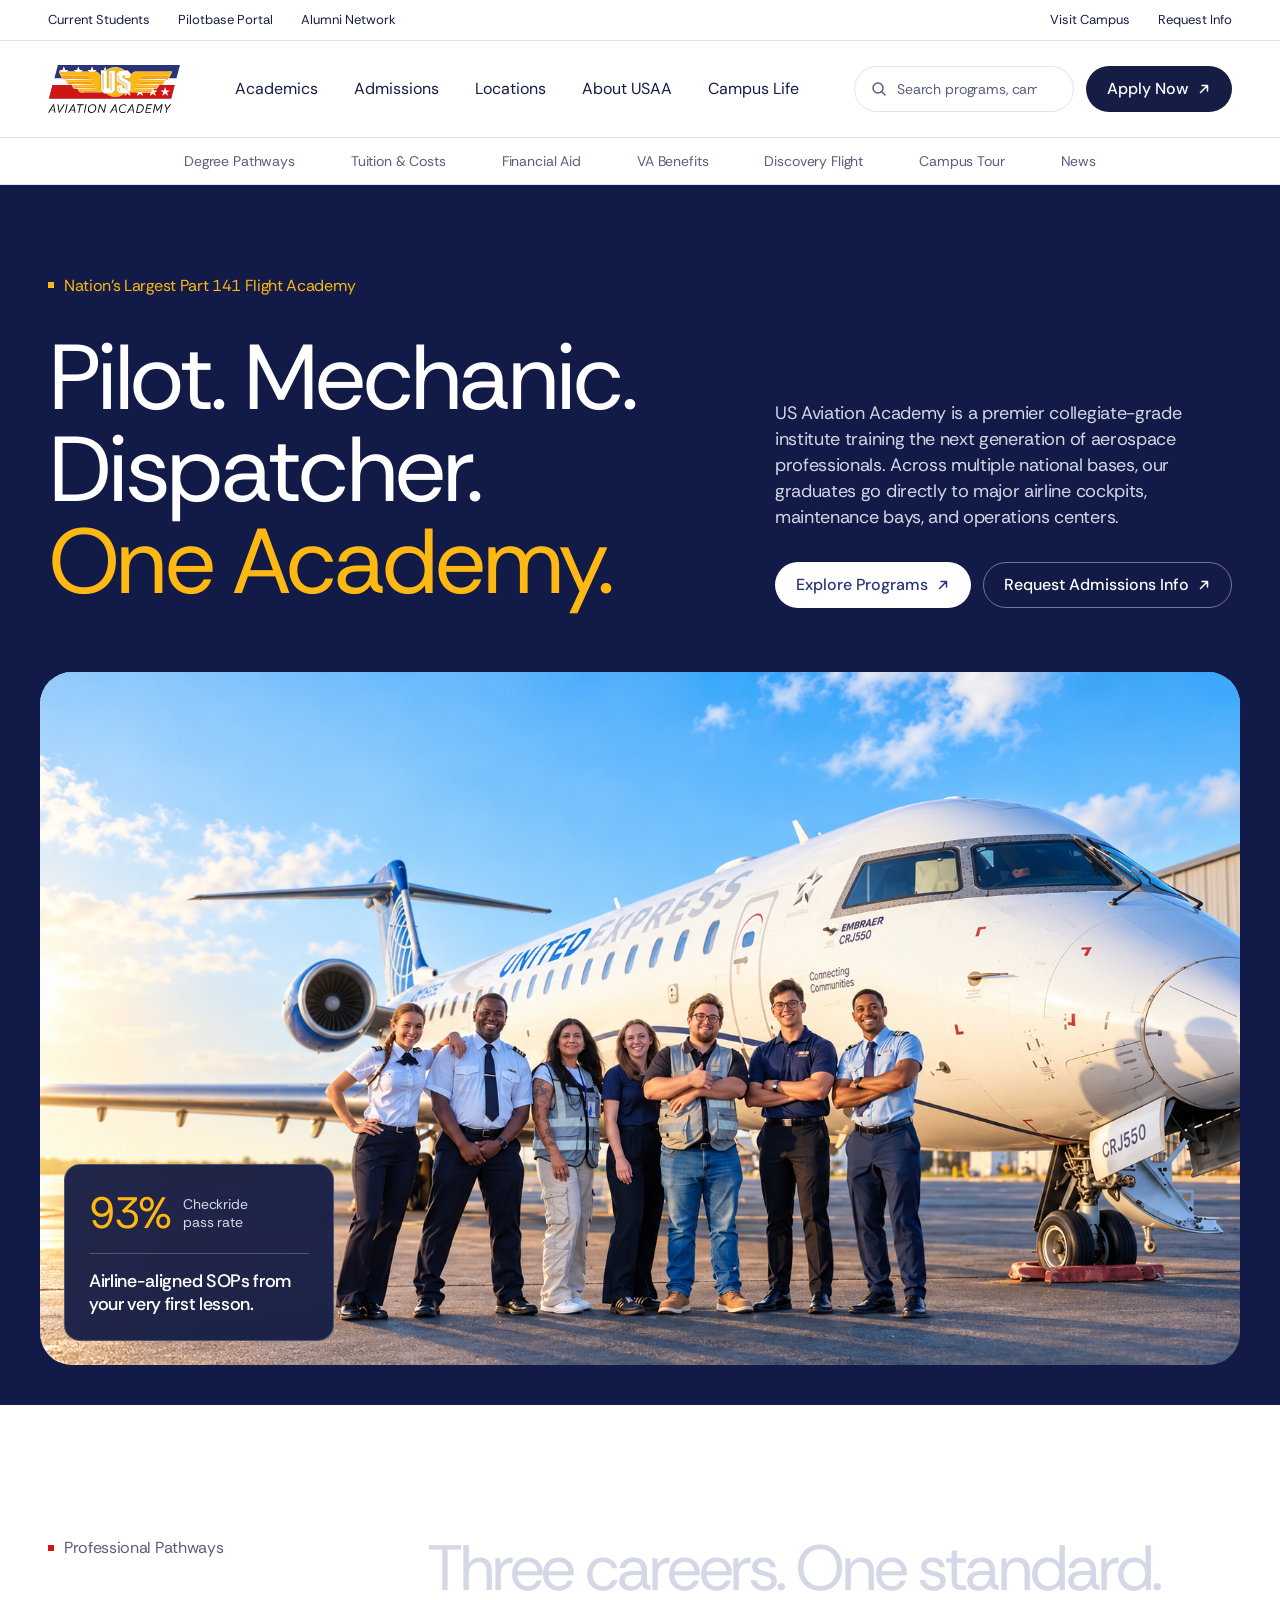
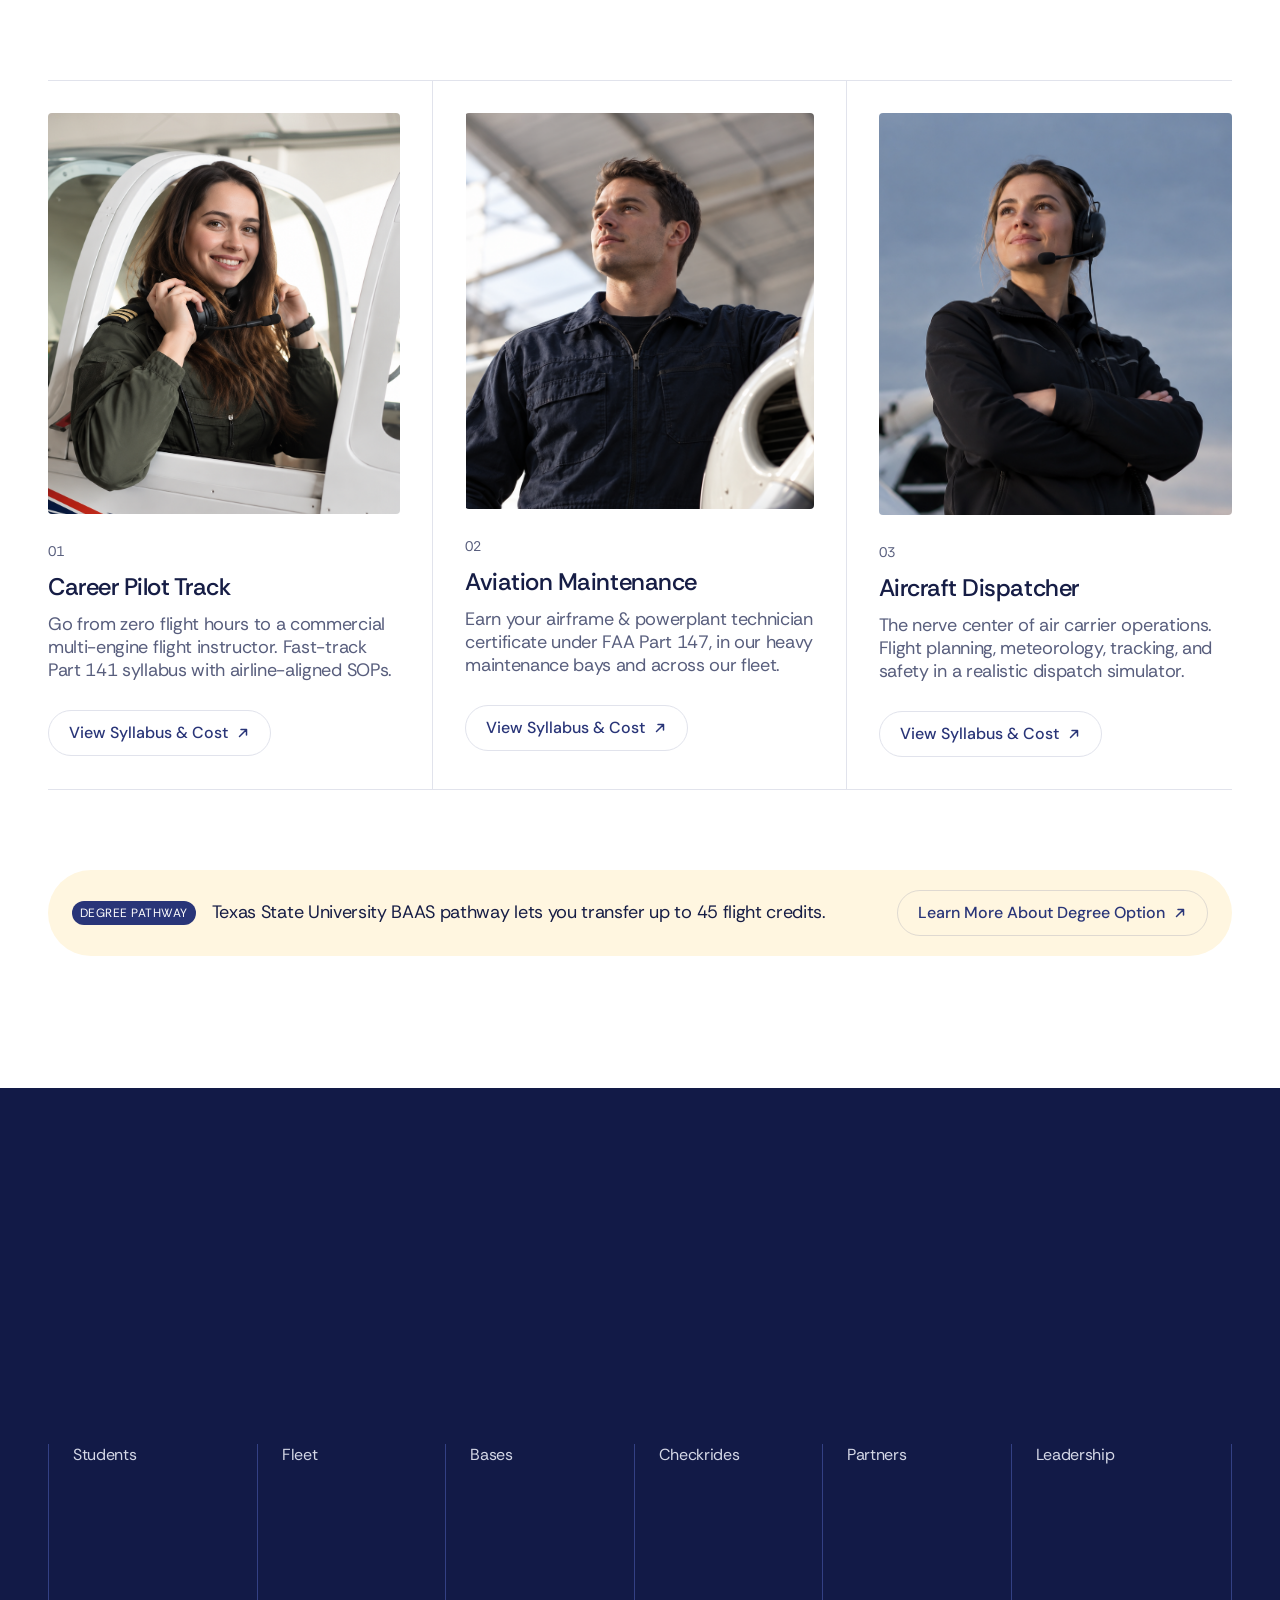
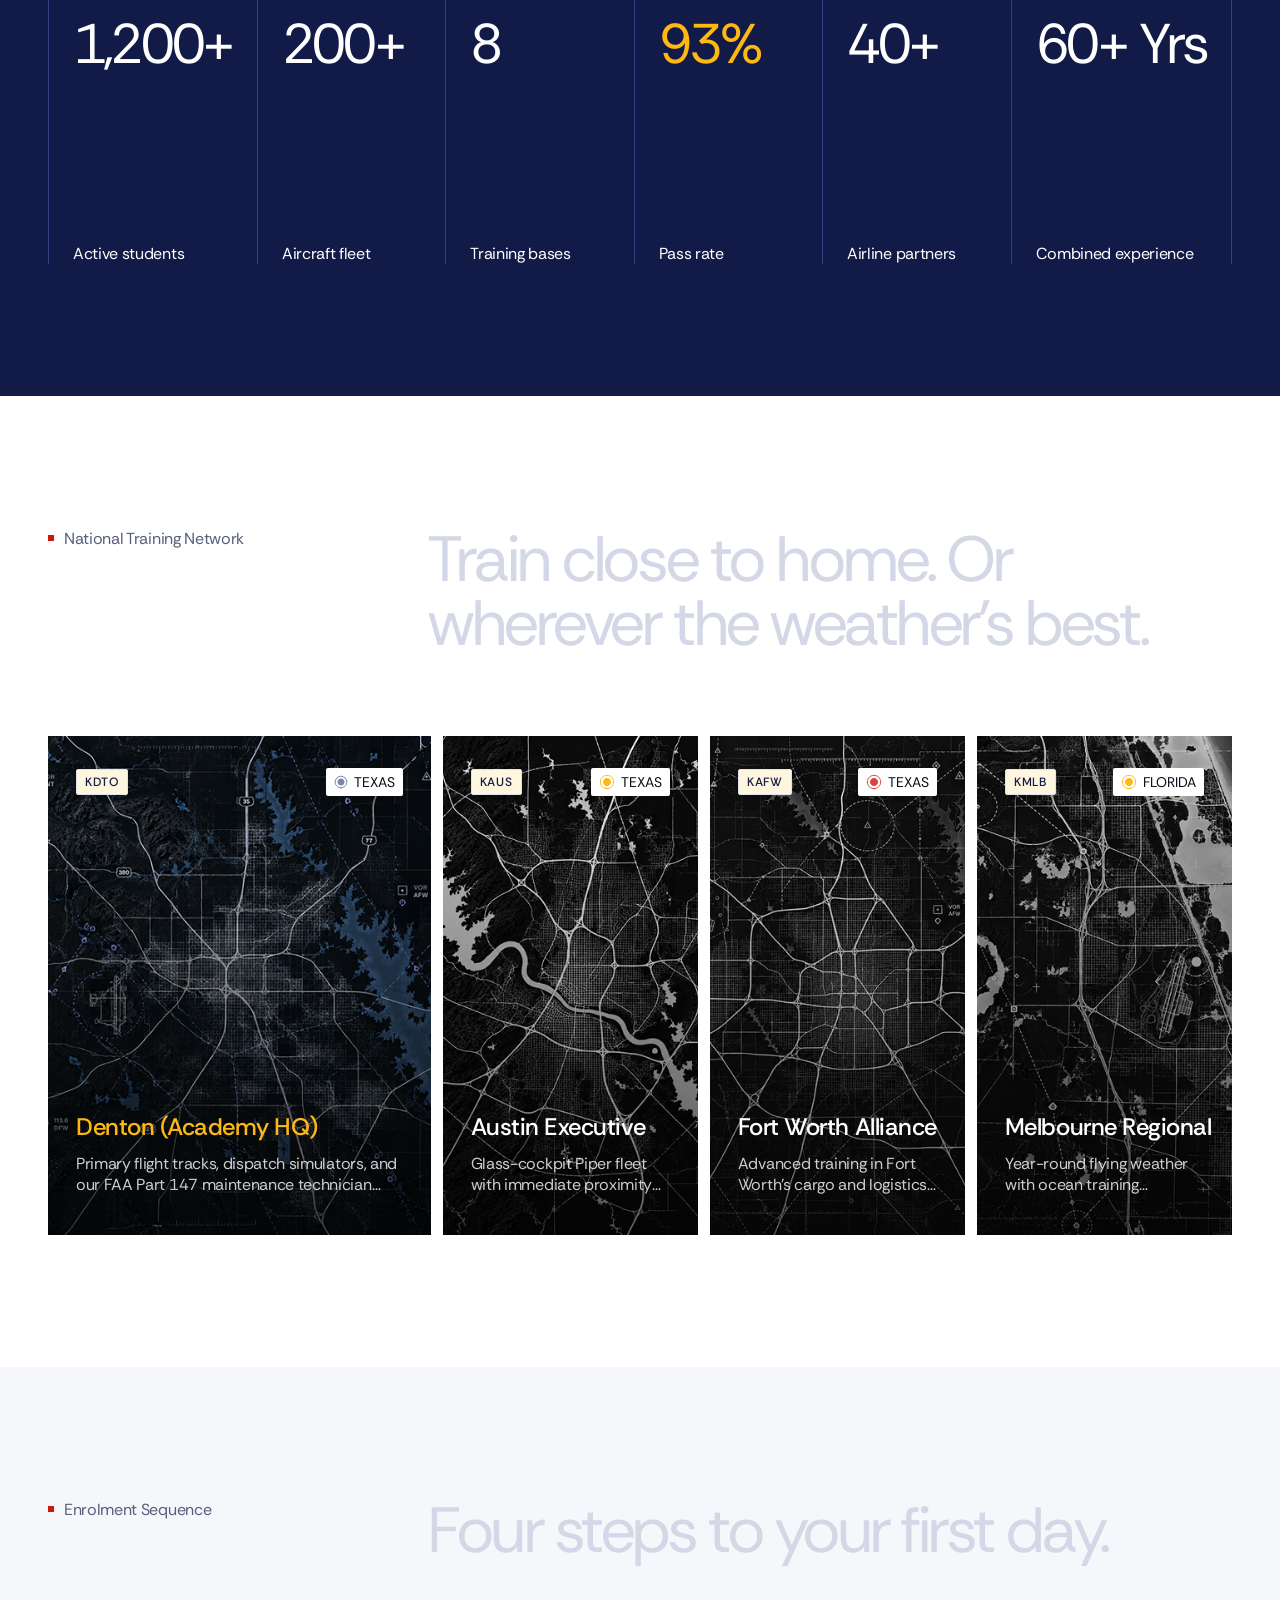
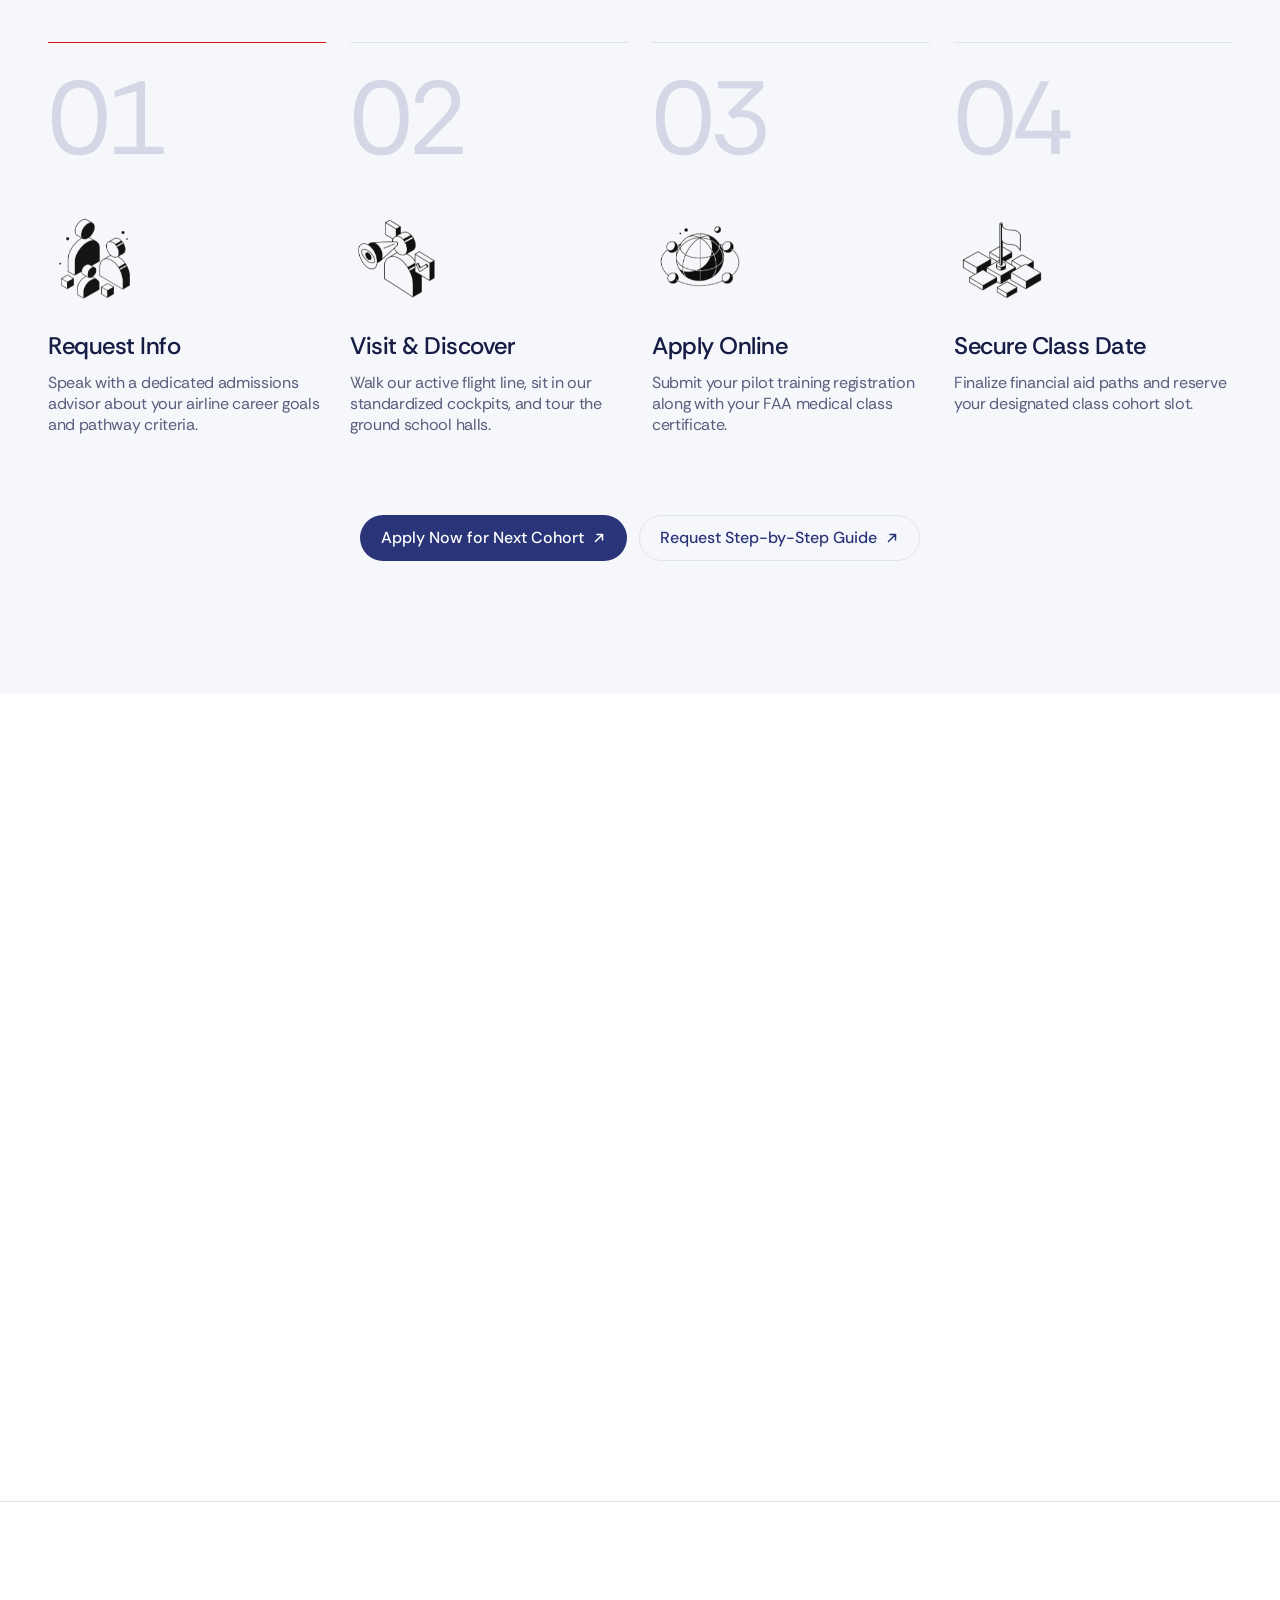
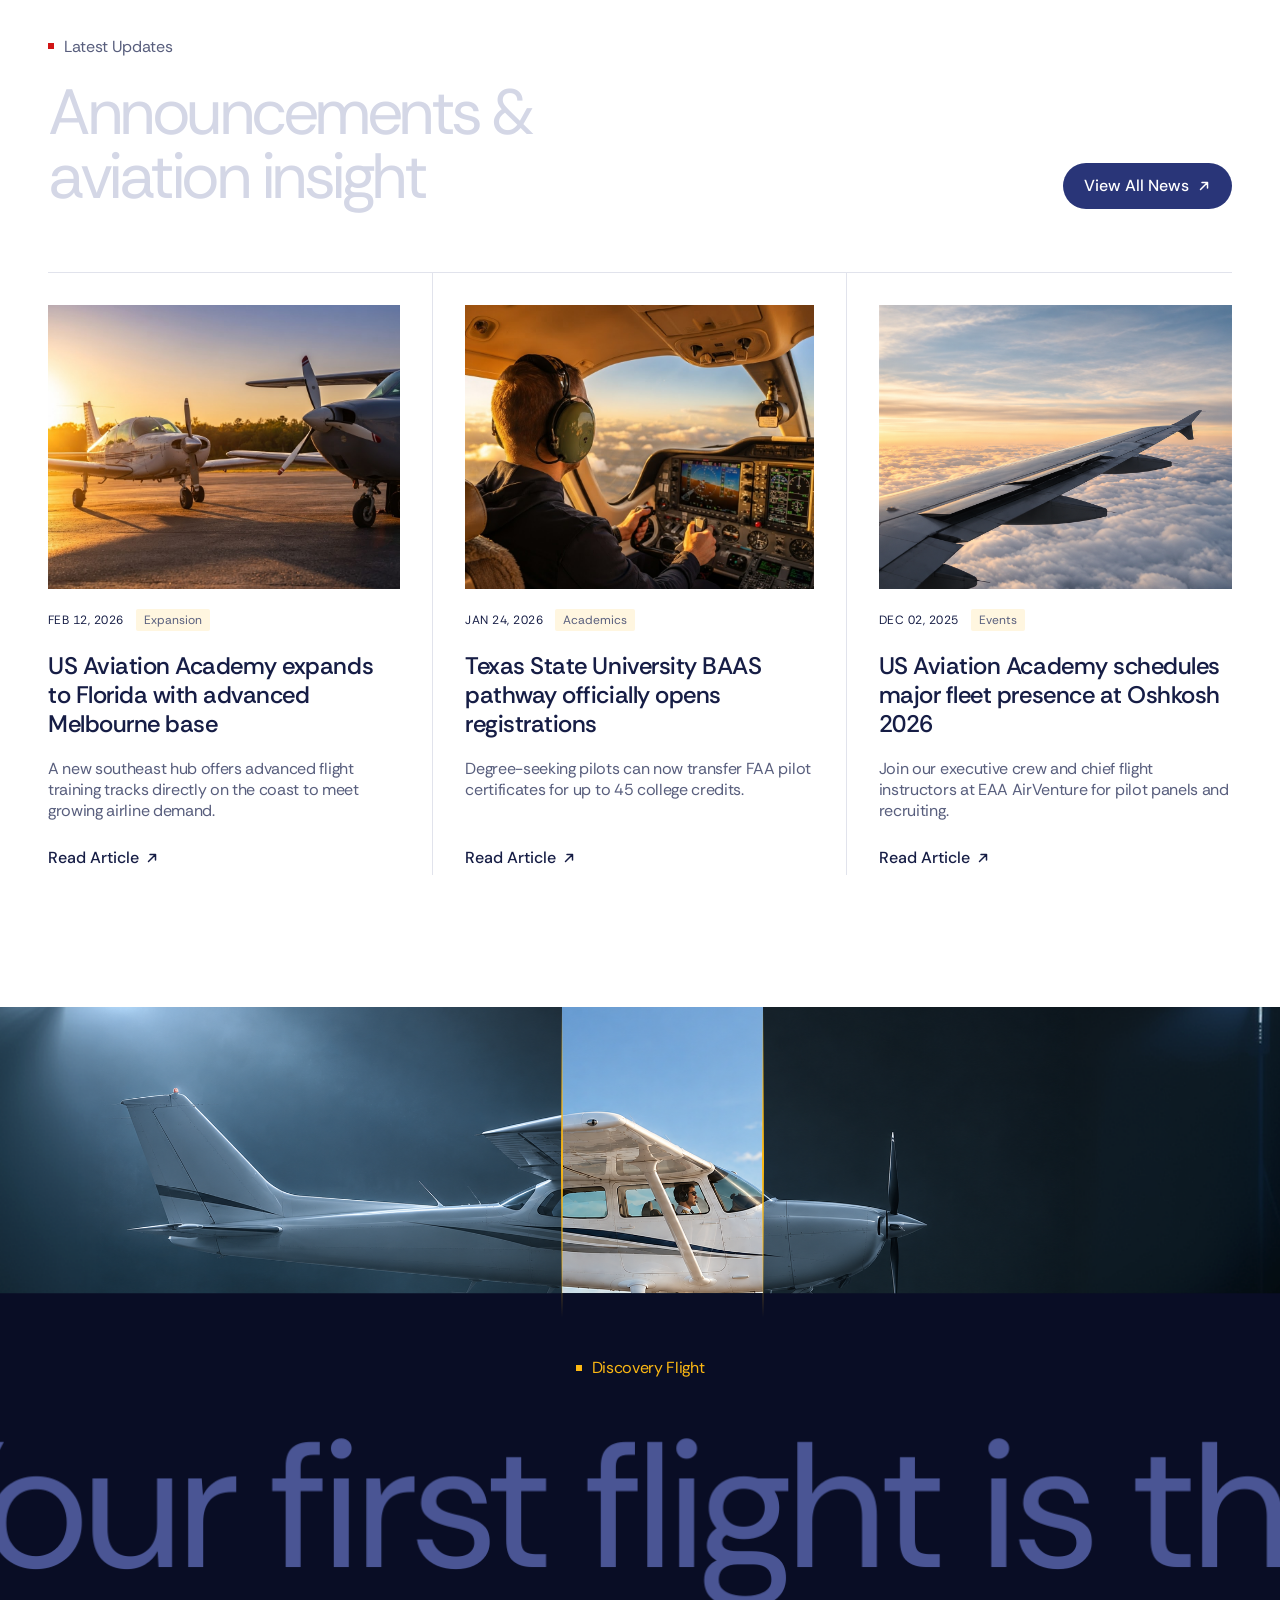
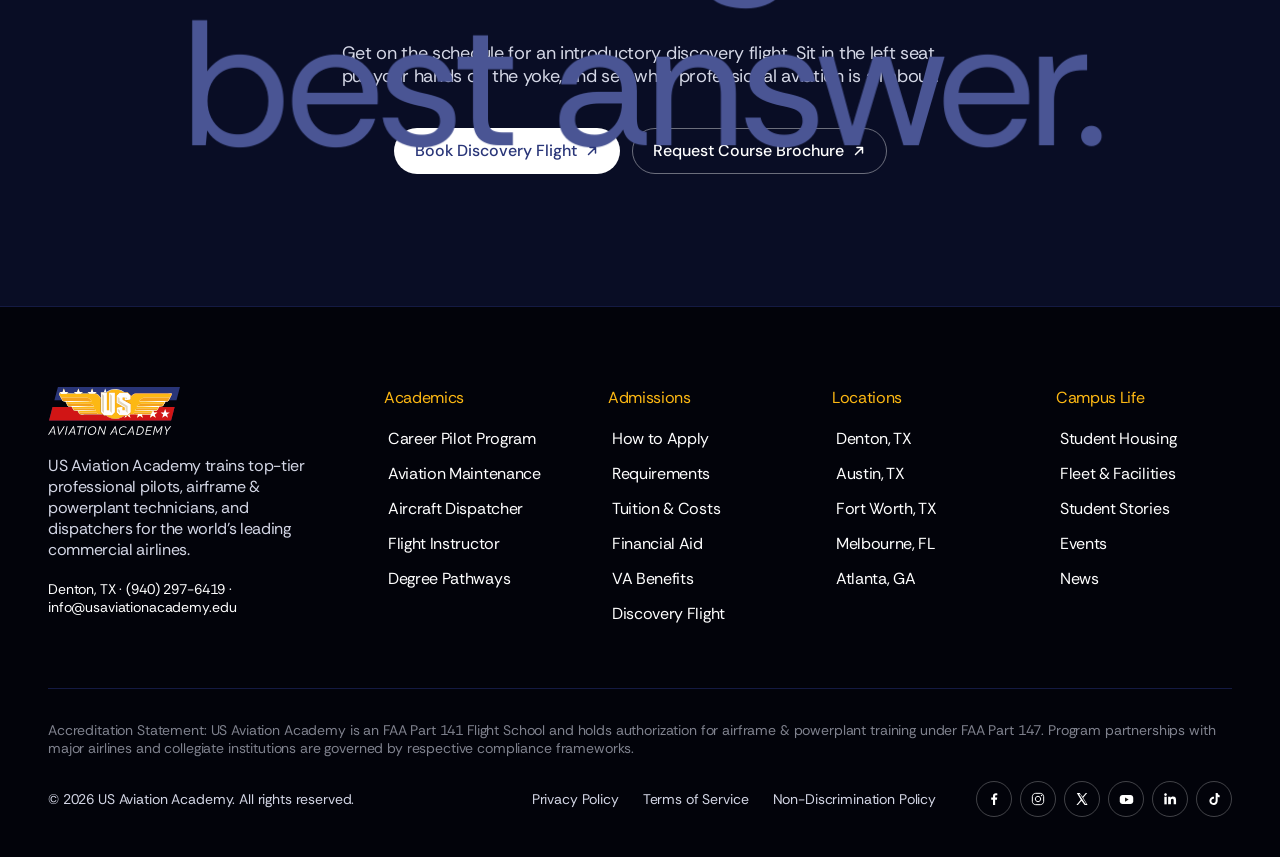
==== index.html @ 26ec2b7f "Match accreditation cards to updated Figma Keep artwork at natural proportions on black instead of c" ====
<!doctype html>
<html lang="en">
<head>
  <meta charset="utf-8">
  <meta name="viewport" content="width=device-width, initial-scale=1">
  <title>US Aviation Academy — Pilot. Mechanic. Dispatcher.</title>
  <meta name="description" content="US Aviation Academy trains professional pilots, A&amp;P technicians, and aircraft dispatchers for leading commercial airlines.">
  <link rel="preconnect" href="https://fonts.googleapis.com">
  <link rel="preconnect" href="https://fonts.gstatic.com" crossorigin>
  <link href="https://fonts.googleapis.com/css2?family=DM+Sans:opsz,wght@9..40,400;9..40,500&family=Rethink+Sans:wght@400;500&display=swap" rel="stylesheet">
  <link href="https://api.fontshare.com/v2/css?f[]=satoshi@400&display=swap" rel="stylesheet">
  <link rel="stylesheet" href="styles.css?v=7">
</head>
<body>
  <a class="skip-link" href="#main">Skip to content</a>

  <!-- Full header (top of page) -->
  <header class="site-header" id="top">
    <div class="utility-nav">
      <nav class="utility-left" aria-label="Quick links">
        <a href="#">Current Students</a>
        <a href="#">Pilotbase Portal</a>
        <a href="#">Alumni Network</a>
      </nav>
      <nav class="utility-right" aria-label="Visitor links">
        <a href="#">Visit Campus</a>
        <a href="#">Request Info</a>
      </nav>
    </div>

    <div class="main-nav">
      <a class="logo" href="#top" aria-label="US Aviation Academy home">
        <img src="assets/logo.svg" width="132" height="48" alt="US Aviation Academy">
      </a>
      <nav class="nav-menu" aria-label="Primary">
        <a href="#programs">Academics</a>
        <a href="#admissions">Admissions</a>
        <a href="#locations">Locations</a>
        <a href="about.html">About USAA</a>
        <a href="#news">Campus Life</a>
      </nav>
      <div class="nav-actions">
        <label class="search-bar">
          <span class="icon icon-search" aria-hidden="true"></span>
          <span class="sr-only">Search</span>
          <input type="search" placeholder="Search programs, campuses…">
        </label>
        <a class="btn btn-dark" href="#admissions">Apply Now <span class="arrow" aria-hidden="true"></span></a>
        <button class="menu-toggle" type="button" aria-label="Open menu" aria-expanded="false" aria-controls="mobile-menu"><span></span><span></span></button>
      </div>
    </div>

    <nav class="sub-nav" aria-label="Secondary">
      <a href="#programs">Degree Pathways</a>
      <a href="#admissions">Tuition &amp; Costs</a>
      <a href="#admissions">Financial Aid</a>
      <a href="#admissions">VA Benefits</a>
      <a href="#cta">Discovery Flight</a>
      <a href="#locations">Campus Tour</a>
      <a href="#news">News</a>
    </nav>
  </header>

  <!-- Floating sticky header (appears on scroll) -->
  <div class="sticky-nav" aria-hidden="true">
    <div class="sticky-pill">
      <a class="logo" href="#top" tabindex="-1" aria-label="US Aviation Academy home">
        <img src="assets/logo-sticky.svg" width="99" height="36" alt="">
      </a>
      <nav class="nav-menu" aria-label="Primary (sticky)">
        <a href="#programs" tabindex="-1">Academics</a>
        <a href="#admissions" tabindex="-1">Admissions</a>
        <a href="#locations" tabindex="-1">Locations</a>
        <a href="about.html" tabindex="-1">About USAA</a>
        <a href="#news" tabindex="-1">Campus Life</a>
      </nav>
      <div class="nav-actions">
        <form class="pill-search" role="search" onsubmit="return false">
          <input type="search" placeholder="Search programs, campuses…" tabindex="-1" aria-label="Search">
          <button type="button" class="pill-search-btn" tabindex="-1" aria-label="Open search"><span class="icon icon-search" aria-hidden="true"></span></button>
        </form>
        <a class="btn btn-ink" href="#admissions" tabindex="-1">Apply Now <span class="arrow" aria-hidden="true"></span></a>
        <button class="menu-toggle" type="button" tabindex="-1" aria-label="Open menu" aria-expanded="false" aria-controls="mobile-menu"><span></span><span></span></button>
      </div>
    </div>
  </div>

  <!-- Mobile menu -->
  <div class="mobile-menu" id="mobile-menu" hidden>
    <nav aria-label="Mobile">
      <a href="#programs">Academics</a>
      <a href="#admissions">Admissions</a>
      <a href="#locations">Locations</a>
      <a href="about.html">About USAA</a>
      <a href="#news">Campus Life</a>
    </nav>
    <div class="mobile-menu-foot">
      <a class="btn btn-light" href="#admissions">Apply Now <span class="arrow" aria-hidden="true"></span></a>
      <a class="btn btn-outline-dark" href="#">Request Info <span class="arrow" aria-hidden="true"></span></a>
    </div>
  </div>

  <main id="main">
    <!-- Hero -->
    <section class="hero section-dark">
      <div class="hero-content wrap">
        <div class="tagline-stack hero-in" style="--hd:400ms; --hy:40px">
          <p class="eyebrow eyebrow-yellow"><span class="bullet"></span>Nation's Largest Part 141 Flight Academy</p>
          <h1 class="display-xl">Pilot. Mechanic.<br>Dispatcher.<br><span class="accent">One Academy.</span></h1>
        </div>
        <div class="hero-lead">
          <p class="hero-in" style="--hd:200ms">US Aviation Academy is a premier collegiate-grade institute training the next generation of aerospace professionals. Across multiple national bases, our graduates go directly to major airline cockpits, maintenance bays, and operations centers.</p>
          <div class="btn-row hero-in" style="--hd:300ms">
            <a class="btn btn-light" href="#programs">Explore Programs <span class="arrow" aria-hidden="true"></span></a>
            <a class="btn btn-outline-dark" href="#admissions">Request Admissions Info <span class="arrow" aria-hidden="true"></span></a>
          </div>
        </div>
      </div>
      <div class="banner-wrap">
        <figure class="hero-banner">
          <img class="banner-photo" src="assets/hero-banner.png" alt="US Aviation Academy pilots, technicians and dispatchers in front of a regional jet">
          <img class="banner-overlay" src="assets/hero-overlay.png" alt="" aria-hidden="true">
          <div class="glass-card">
            <div class="stat-row">
              <span class="stat-value" data-count="93" data-suffix="%">93%</span>
              <span class="stat-label">Checkride<br>pass rate</span>
            </div>
            <span class="divider"></span>
            <p>Airline-aligned SOPs from your very first lesson.</p>
          </div>
        </figure>
      </div>
    </section>

    <!-- Programs -->
    <section class="section programs" id="programs">
      <div class="wrap">
        <div class="section-header heading-in">
          <p class="eyebrow"><span class="bullet bullet-red"></span>Professional Pathways</p>
          <h2 class="display-lg scroll-words">Three careers. One standard.</h2>
        </div>
        <div class="programs-grid draw-line">
          <article class="program-card reveal-up" style="--d:0ms">
            <a class="program-media" href="career-pilot.html" aria-label="Career Pilot Track">
              <img class="zoom-in" src="assets/program-pilot.png" alt="Smiling pilot leaning out of a training aircraft cockpit" style="height:145.82%;left:-26.73%;top:-22.01%;width:133.18%">
            </a>
            <div class="program-meta">
              <span class="index">01</span>
              <h3 class="h6">Career Pilot Track</h3>
              <p>Go from zero flight hours to a commercial multi-engine flight instructor. Fast-track Part 141 syllabus with airline-aligned SOPs.</p>
            </div>
            <a class="btn btn-outline" href="career-pilot.html">View Syllabus &amp; Cost <span class="arrow" aria-hidden="true"></span></a>
          </article>
          <article class="program-card reveal-up" style="--d:100ms">
            <a class="program-media" href="#" aria-label="Aviation Maintenance">
              <img class="zoom-in" src="assets/program-maintenance.png" alt="Aviation maintenance technician beside an aircraft engine" style="height:148.14%;left:0.15%;top:-19.49%;width:166.36%">
            </a>
            <div class="program-meta">
              <span class="index">02</span>
              <h3 class="h6">Aviation Maintenance</h3>
              <p>Earn your airframe &amp; powerplant technician certificate under FAA Part 147, in our heavy maintenance bays and across our fleet.</p>
            </div>
            <a class="btn btn-outline" href="#">View Syllabus &amp; Cost <span class="arrow" aria-hidden="true"></span></a>
          </article>
          <article class="program-card reveal-up" style="--d:200ms">
            <a class="program-media" href="#" aria-label="Aircraft Dispatcher">
              <img class="zoom-in" src="assets/program-dispatcher.png" alt="Aircraft dispatcher wearing a headset on the flight line" style="height:156.74%;left:-70.45%;top:-18.3%;width:170.52%">
            </a>
            <div class="program-meta">
              <span class="index">03</span>
              <h3 class="h6">Aircraft Dispatcher</h3>
              <p>The nerve center of air carrier operations. Flight planning, meteorology, tracking, and safety in a realistic dispatch simulator.</p>
            </div>
            <a class="btn btn-outline" href="#">View Syllabus &amp; Cost <span class="arrow" aria-hidden="true"></span></a>
          </article>
        </div>
        <div class="academic-strip reveal-up">
          <div class="strip-left">
            <span class="badge">DEGREE PATHWAY</span>
            <p>Texas State University BAAS pathway lets you transfer up to 45 flight credits.</p>
          </div>
          <a class="btn btn-outline" href="#">Learn More About Degree Option <span class="arrow" aria-hidden="true"></span></a>
        </div>
      </div>
    </section>

    <!-- Stats -->
    <section class="section section-dark stats" id="stats">
      <div class="wrap">
        <div class="section-header heading-in">
          <p class="eyebrow eyebrow-yellow"><span class="bullet"></span>Operational Capacity</p>
          <h2 class="display-lg scroll-words on-dark">The scale of one academy — built for airline-ready careers.</h2>
        </div>
        <div class="stats-grid">
          <div class="stat-column"><span class="stat-top">Students</span><div class="value-block"><span class="value" data-count="1200" data-suffix="+" data-comma>1,200+</span><span class="bar"></span><span class="bar-fill" style="--h:200px"></span></div><span class="stat-caption">Active students</span></div>
          <div class="stat-column"><span class="stat-top">Fleet</span><div class="value-block"><span class="value" data-count="200" data-suffix="+">200+</span><span class="bar"></span><span class="bar-fill" style="--h:160px"></span></div><span class="stat-caption">Aircraft fleet</span></div>
          <div class="stat-column"><span class="stat-top">Bases</span><div class="value-block"><span class="value" data-count="8">8</span><span class="bar"></span><span class="bar-fill" style="--h:100px"></span></div><span class="stat-caption">Training bases</span></div>
          <div class="stat-column"><span class="stat-top">Checkrides</span><div class="value-block"><span class="value accent" data-count="93" data-suffix="%">93%</span><span class="bar"></span><span class="bar-fill" style="--h:260px"></span></div><span class="stat-caption">Pass rate</span></div>
          <div class="stat-column"><span class="stat-top">Partners</span><div class="value-block"><span class="value" data-count="40" data-suffix="+">40+</span><span class="bar"></span><span class="bar-fill" style="--h:140px"></span></div><span class="stat-caption">Airline partners</span></div>
          <div class="stat-column"><span class="stat-top">Leadership</span><div class="value-block"><span class="value" data-count="60" data-suffix="+ Yrs">60+ Yrs</span><span class="bar"></span><span class="bar-fill" style="--h:220px"></span></div><span class="stat-caption">Combined experience</span></div>
        </div>
      </div>
    </section>

    <!-- Locations -->
    <section class="section locations" id="locations">
      <div class="wrap">
        <div class="section-header heading-in">
          <p class="eyebrow"><span class="bullet bullet-red"></span>National Training Network</p>
          <h2 class="display-lg scroll-words">Train close to home. Or wherever the weather's best.</h2>
        </div>
        <div class="locations-grid">
          <a class="location-card is-active reveal-up" href="#" style="--d:0ms">
            <span class="map"><img src="assets/map-denton.png" alt="" style="object-position:50% center"></span>
            <span class="card-head-row"><span class="icao">KDTO</span><span class="chip"><img src="assets/dot-texas-blue.svg" width="14" height="14" alt="">TEXAS</span></span>
            <span class="body"><span class="title">Denton (Academy HQ)</span><span class="desc">Primary flight tracks, dispatch simulators, and our FAA Part 147 maintenance technician school.</span></span>
          </a>
          <a class="location-card reveal-up" href="#" style="--d:100ms">
            <span class="map"><img src="assets/map-austin.png" alt="" style="object-position:50% center"></span>
            <span class="card-head-row"><span class="icao">KAUS</span><span class="chip"><img src="assets/dot-yellow.svg" width="16" height="16" alt="">TEXAS</span></span>
            <span class="body"><span class="title">Austin Executive</span><span class="desc">Glass-cockpit Piper fleet with immediate proximity to Class C international airspace.</span></span>
          </a>
          <a class="location-card reveal-up" href="#" style="--d:200ms">
            <span class="map"><img src="assets/map-fortworth.png" alt="" style="object-position:81.6% center"></span>
            <span class="card-head-row"><span class="icao">KAFW</span><span class="chip"><img src="assets/dot-red.svg" width="16" height="16" alt="">TEXAS</span></span>
            <span class="body"><span class="title">Fort Worth Alliance</span><span class="desc">Advanced training in Fort Worth's cargo and logistics hub. Commercial multi-engine focus.</span></span>
          </a>
          <a class="location-card reveal-up" href="#" style="--d:300ms">
            <span class="map"><img src="assets/map-melbourne.png" alt="" style="object-position:27.1% center"></span>
            <span class="card-head-row"><span class="icao">KMLB</span><span class="chip"><img src="assets/dot-yellow.svg" width="16" height="16" alt="">FLORIDA</span></span>
            <span class="body"><span class="title">Melbourne Regional</span><span class="desc">Year-round flying weather with ocean training corridors and regional flight test programs.</span></span>
          </a>
        </div>
      </div>
    </section>

    <!-- Admissions -->
    <section class="section admissions" id="admissions">
      <div class="wrap">
        <div class="section-header heading-in">
          <p class="eyebrow"><span class="bullet bullet-red"></span>Enrolment Sequence</p>
          <h2 class="display-lg scroll-words">Four steps to your first day.</h2>
        </div>
        <ol class="steps-row">
          <li class="step-card reveal-up draw-line" style="--d:0ms">
            <span class="step-number">01</span>
            <div class="step-body">
              <span class="step-illustration"><img src="assets/step-1.png" alt=""></span>
              <h3 class="h6">Request Info</h3>
              <p>Speak with a dedicated admissions advisor about your airline career goals and pathway criteria.</p>
            </div>
          </li>
          <li class="step-card reveal-up draw-line" style="--d:100ms">
            <span class="step-number">02</span>
            <div class="step-body">
              <span class="step-illustration"><img src="assets/step-2.png" alt=""></span>
              <h3 class="h6">Visit &amp; Discover</h3>
              <p>Walk our active flight line, sit in our standardized cockpits, and tour the ground school halls.</p>
            </div>
          </li>
          <li class="step-card reveal-up draw-line" style="--d:200ms">
            <span class="step-number">03</span>
            <div class="step-body">
              <span class="step-illustration"><img src="assets/step-3.png" alt=""></span>
              <h3 class="h6">Apply Online</h3>
              <p>Submit your pilot training registration along with your FAA medical class certificate.</p>
            </div>
          </li>
          <li class="step-card reveal-up draw-line" style="--d:300ms">
            <span class="step-number">04</span>
            <div class="step-body">
              <span class="step-illustration"><img src="assets/step-4.png" alt=""></span>
              <h3 class="h6">Secure Class Date</h3>
              <p>Finalize financial aid paths and reserve your designated class cohort slot.</p>
            </div>
          </li>
        </ol>
        <div class="btn-row center reveal-up">
          <a class="btn btn-primary" href="#">Apply Now for Next Cohort <span class="arrow" aria-hidden="true"></span></a>
          <a class="btn btn-outline" href="#">Request Step-by-Step Guide <span class="arrow" aria-hidden="true"></span></a>
        </div>
      </div>
    </section>

    <!-- Airline DNA -->
    <section class="section dna" id="about">
      <div class="wrap dna-split">
        <figure class="dna-image parallax-frame reveal-up"><img class="zoom-in" src="assets/airline-dna.png" alt="Pilots reviewing a flight plan on the wing of a regional jet"></figure>
        <div class="dna-content">
          <div class="dna-text reveal-up">
            <p class="eyebrow"><span class="bullet bullet-red"></span>Syllabus Excellence</p>
            <h2 class="h3">Training with airline DNA.</h2>
            <p class="lead">Our structured syllabus is directly aligned with FAA air carrier requirements. Multi-crew cooperation and strict procedural checklists from lesson one significantly reduce transition training time at regional and major carriers.</p>
          </div>
          <ul class="checklist">
            <li class="reveal-up" style="--d:0ms"><img src="assets/check.svg" width="20" height="20" alt="">SOP-based multi-engine training from private pilot lessons</li>
            <li class="reveal-up" style="--d:100ms"><img src="assets/check.svg" width="20" height="20" alt="">Crew Resource Management built into the checkride metrics</li>
            <li class="reveal-up" style="--d:200ms"><img src="assets/check.svg" width="20" height="20" alt="">Jet transition bridge programs with glass simulator hours</li>
            <li class="reveal-up" style="--d:300ms"><img src="assets/check.svg" width="20" height="20" alt="">Mentorship led by retired legacy airline captains</li>
          </ul>
        </div>
      </div>
    </section>

    <!-- News -->
    <section class="section news" id="news">
      <div class="wrap">
        <div class="news-header">
          <div class="news-title heading-in">
            <p class="eyebrow"><span class="bullet bullet-red"></span>Latest Updates</p>
            <h2 class="display-lg scroll-words">Announcements &amp; aviation insight</h2>
          </div>
          <a class="btn btn-primary" href="#">View All News <span class="arrow" aria-hidden="true"></span></a>
        </div>
        <div class="news-grid draw-line">
          <article class="news-card reveal-up" style="--d:0ms">
            <a href="#" class="news-link">
              <span class="news-media"><img src="assets/news-1.jpg" alt="Training aircraft on the ramp at sunset"></span>
              <span class="meta"><time datetime="2026-02-12">FEB 12, 2026</time><span class="tag">Expansion</span></span>
              <h3 class="h6">US Aviation Academy expands to Florida with advanced Melbourne base</h3>
              <p>A new southeast hub offers advanced flight training tracks directly on the coast to meet growing airline demand.</p>
              <span class="read-more">Read Article <span class="arrow" aria-hidden="true"></span></span>
            </a>
          </article>
          <article class="news-card reveal-up" style="--d:100ms">
            <a href="#" class="news-link">
              <span class="news-media"><img src="assets/news-2.jpg" alt="Student pilot flying above the clouds in a glass cockpit"></span>
              <span class="meta"><time datetime="2026-01-24">JAN 24, 2026</time><span class="tag">Academics</span></span>
              <h3 class="h6">Texas State University BAAS pathway officially opens registrations</h3>
              <p>Degree-seeking pilots can now transfer FAA pilot certificates for up to 45 college credits.</p>
              <span class="read-more">Read Article <span class="arrow" aria-hidden="true"></span></span>
            </a>
          </article>
          <article class="news-card reveal-up" style="--d:200ms">
            <a href="#" class="news-link">
              <span class="news-media"><img src="assets/news-3.png" alt="Airliner wing above a sea of clouds at dusk"></span>
              <span class="meta"><time datetime="2025-12-02">DEC 02, 2025</time><span class="tag">Events</span></span>
              <h3 class="h6">US Aviation Academy schedules major fleet presence at Oshkosh 2026</h3>
              <p>Join our executive crew and chief flight instructors at EAA AirVenture for pilot panels and recruiting.</p>
              <span class="read-more">Read Article <span class="arrow" aria-hidden="true"></span></span>
            </a>
          </article>
        </div>
      </div>
    </section>

    <!-- Pre-footer CTA -->
    <section class="cta" id="cta">
      <div class="cta-visual" aria-label="Training aircraft — move across the image to reveal it in flight">
        <img class="cta-base" src="assets/cta-plane-1.png" alt="Cessna training aircraft in a hangar">
        <div class="cta-window">
          <img class="cta-reveal" src="assets/cta-plane-2.png" alt="" aria-hidden="true">
        </div>
        <img class="cta-divider left" src="assets/cta-divider-1.svg" width="2" height="347" alt="" aria-hidden="true">
        <img class="cta-divider right" src="assets/cta-divider-2.svg" width="2" height="348" alt="" aria-hidden="true">
      </div>
      <div class="cta-content wrap">
        <p class="eyebrow eyebrow-yellow reveal-up"><span class="bullet"></span>Discovery Flight</p>
        <h2 class="display-xl scroll-words on-dark">Your first flight is the best answer.</h2>
        <p class="cta-lead reveal-up">Get on the schedule for an introductory discovery flight. Sit in the left seat, put your hands on the yoke, and see what professional aviation is all about.</p>
        <div class="btn-row center reveal-up">
          <a class="btn btn-light" href="#">Book Discovery Flight <span class="arrow" aria-hidden="true"></span></a>
          <a class="btn btn-outline-dark" href="#">Request Course Brochure <span class="arrow" aria-hidden="true"></span></a>
        </div>
      </div>
    </section>
  </main>

  <footer class="footer">
    <div class="wrap">
      <div class="footer-top">
        <div class="footer-brand">
          <img src="assets/logo-reversed.svg" width="132" height="48" alt="US Aviation Academy">
          <p>US Aviation Academy trains top-tier professional pilots, airframe &amp; powerplant technicians, and dispatchers for the world's leading commercial airlines.</p>
          <p class="contact">Denton, TX · <a href="tel:+19402976419">(940) 297-6419</a> · <a href="mailto:info@usaviationacademy.edu">info@usaviationacademy.edu</a></p>
        </div>
        <div class="footer-columns">
          <nav class="reveal-up" style="--d:0ms" aria-label="Academics"><h4>Academics</h4><a class="flink" href="career-pilot.html"><span>Career Pilot Program</span></a><a class="flink" href="#"><span>Aviation Maintenance</span></a><a class="flink" href="#"><span>Aircraft Dispatcher</span></a><a class="flink" href="#"><span>Flight Instructor</span></a><a class="flink" href="#"><span>Degree Pathways</span></a></nav>
          <nav class="reveal-up" style="--d:100ms" aria-label="Admissions"><h4>Admissions</h4><a class="flink" href="#"><span>How to Apply</span></a><a class="flink" href="#"><span>Requirements</span></a><a class="flink" href="#"><span>Tuition &amp; Costs</span></a><a class="flink" href="#"><span>Financial Aid</span></a><a class="flink" href="#"><span>VA Benefits</span></a><a class="flink" href="#"><span>Discovery Flight</span></a></nav>
          <nav class="reveal-up" style="--d:200ms" aria-label="Locations"><h4>Locations</h4><a class="flink" href="#"><span>Denton, TX</span></a><a class="flink" href="#"><span>Austin, TX</span></a><a class="flink" href="#"><span>Fort Worth, TX</span></a><a class="flink" href="#"><span>Melbourne, FL</span></a><a class="flink" href="#"><span>Atlanta, GA</span></a></nav>
          <nav class="reveal-up" style="--d:300ms" aria-label="Campus Life"><h4>Campus Life</h4><a class="flink" href="#"><span>Student Housing</span></a><a class="flink" href="#"><span>Fleet &amp; Facilities</span></a><a class="flink" href="#"><span>Student Stories</span></a><a class="flink" href="#"><span>Events</span></a><a class="flink" href="#"><span>News</span></a></nav>
        </div>
      </div>
      <div class="footer-legal">
        <p class="accreditation">Accreditation Statement: US Aviation Academy is an FAA Part 141 Flight School and holds authorization for airframe &amp; powerplant training under FAA Part 147. Program partnerships with major airlines and collegiate institutions are governed by respective compliance frameworks.</p>
        <div class="footer-bottom-row">
          <p>© 2026 US Aviation Academy. All rights reserved.</p>
          <div class="bottom-right">
            <nav class="legal-links" aria-label="Legal"><a href="#">Privacy Policy</a><a href="#">Terms of Service</a><a href="#">Non-Discrimination Policy</a></nav>
            <div class="footer-social">
              <a href="#" aria-label="Facebook"><img src="assets/social-facebook.svg" width="16" height="16" alt=""></a>
              <a href="#" aria-label="Instagram"><img src="assets/social-instagram.svg" width="16" height="16" alt=""></a>
              <a href="#" aria-label="X"><img src="assets/social-x.svg" width="16" height="16" alt=""></a>
              <a href="#" aria-label="YouTube"><img src="assets/social-youtube.svg" width="17" height="17" alt=""></a>
              <a href="#" aria-label="LinkedIn"><img src="assets/social-linkedin.svg" width="16" height="16" alt=""></a>
              <a href="#" aria-label="TikTok"><img src="assets/social-tiktok.svg" width="16" height="16" alt=""></a>
            </div>
          </div>
        </div>
      </div>
    </div>
  </footer>

  <script src="vendor/lenis.min.js"></script>
  <script src="main.js?v=7"></script>
</body>
</html>
---- styles.css ----
/* ==========================================================================
   US Aviation Academy — Homepage prototype
   Visuals: Figma "USAA Homepage — Desktop 1440 (Brand)".
   Motion: pactum-interactions.md (Pactum spec), mapped to USAA brand colours
   (Pactum lime → USAA yellow, Pactum dark teal → USAA navy).
   ========================================================================== */

:root {
  /* Brand */
  --primary: #293578;
  --secondary: #fdb813;
  --tertiary: #d11515;

  /* Surfaces */
  --navy: #121a47;
  --navy-deep: #090d25;
  --ink: #161d45;
  --footer: #02030a;
  --white: #ffffff;
  --off-white: #f6f7fb;
  --tint: #fff6e0;

  /* Text */
  --text: #161d45;
  --text-2: #585e7d;
  --text-muted: #d4d7e6;

  /* Lines */
  --line: #e1e3ec;
  --line-dark: #334084;
  --line-footer: #141a43;

  /* Type */
  --font-display: "Rethink Sans", system-ui, sans-serif;
  --font-ui: "DM Sans", system-ui, sans-serif;

  /* Layout */
  --gutter: 48px;
  --section-y: 132px;
  --max: 1440px;

  /* Motion tokens (spec §0) */
  --hover-fast: 500ms cubic-bezier(0.16, 1, 0.3, 1);
  --hover-soft: 400ms cubic-bezier(0.34, 1.3, 0.64, 1);
  --card-reveal: 800ms cubic-bezier(0.16, 1, 0.3, 1);
  --blog-hover: 400ms cubic-bezier(0.12, 0.23, 0.5, 1);
  --ease-appear: cubic-bezier(0.22, 1, 0.36, 1);       /* 1200ms */
  --ease-hero: cubic-bezier(0.12, 0.23, 0, 0.99);      /* 1200ms */
  --ease-heading: cubic-bezier(0.12, 0.23, 0.27, 1);   /* 600ms */
  --ease-image: cubic-bezier(0.44, 0, 0.11, 1);        /* 1200ms */
  --ease-line: cubic-bezier(0.075, 0.82, 0.165, 1);    /* 1500ms */
  --ease-stat: cubic-bezier(0.215, 0.61, 0.355, 1);    /* 2000ms */
  --ease-nav: cubic-bezier(0.16, 1, 0.3, 1);           /* 600ms */
}

/* Reset ------------------------------------------------------------------ */
*, *::before, *::after { box-sizing: border-box; }
html { -webkit-text-size-adjust: 100%; }
body {
  margin: 0;
  background: var(--white);
  color: var(--text);
  font-family: var(--font-display);
  font-size: 16px;
  line-height: 1.3;
  letter-spacing: -0.02em;
  -webkit-font-smoothing: antialiased;
  overflow-x: hidden;
}
img { display: block; max-width: 100%; }
a { color: inherit; text-decoration: none; }
h1, h2, h3, h4, p, figure, ol, ul { margin: 0; padding: 0; }
ol, ul { list-style: none; }
button, input { font: inherit; color: inherit; }
button { cursor: pointer; background: none; border: 0; padding: 0; }
section[id], main { scroll-margin-top: 96px; }

/* Lenis (smooth scroll) */
html.lenis, html.lenis body { height: auto; }
.lenis.lenis-smooth { scroll-behavior: auto !important; }
.lenis.lenis-smooth [data-lenis-prevent] { overscroll-behavior: contain; }
.lenis.lenis-stopped { overflow: hidden; }

.sr-only {
  position: absolute; width: 1px; height: 1px; padding: 0; margin: -1px;
  overflow: hidden; clip: rect(0 0 0 0); white-space: nowrap; border: 0;
}
.skip-link {
  position: absolute; left: 16px; top: -60px; z-index: 100;
  background: var(--secondary); color: var(--ink); padding: 10px 16px; border-radius: 100px;
  transition: top 200ms;
}
.skip-link:focus { top: 16px; }
:focus-visible { outline: 2px solid var(--secondary); outline-offset: 3px; border-radius: 4px; }

.wrap { width: 100%; max-width: var(--max); margin-inline: auto; padding-inline: var(--gutter); }

/* Type scale ------------------------------------------------------------- */
.display-xl { font-weight: 400; font-size: 104px; line-height: 1; letter-spacing: -0.05em; }
.display-lg { font-weight: 400; font-size: 64px; line-height: 1; letter-spacing: -0.07em; }
.h3 { font-weight: 400; font-size: 44px; line-height: 48px; letter-spacing: -0.03em; }
.h6 { font-weight: 500; font-size: 24px; line-height: 29px; letter-spacing: -0.02em; color: var(--text); }

.eyebrow {
  display: inline-flex; align-items: center; gap: 10px;
  font-size: 16px; line-height: 21px; color: var(--text-2);
}
.eyebrow .bullet { width: 6px; height: 6px; background: var(--secondary); flex: none; }
.eyebrow .bullet-red { background: var(--tertiary); }
.eyebrow-yellow { color: var(--secondary); }

/* Arrow icon (Figma asset used as a mask so it follows text colour) */
.arrow {
  display: inline-block; width: 14px; height: 14px; flex: none;
  background: currentColor;
  -webkit-mask: url("assets/arrow-up-right.svg") center / contain no-repeat;
          mask: url("assets/arrow-up-right.svg") center / contain no-repeat;
  transition: transform var(--hover-fast);
}
.icon-search {
  display: inline-block; width: 16px; height: 16px; flex: none;
  background: url("assets/search.svg") center / contain no-repeat;
}

/* Buttons (spec §2.1): colour swap + arrow rotates 45°, spring 500/60 ---- */
.btn {
  display: inline-flex; align-items: center; gap: 8px;
  padding: 13px 20px; border-radius: 100px; border: 1px solid transparent;
  font-family: var(--font-ui); font-weight: 500; font-size: 16px; line-height: 18px; letter-spacing: 0;
  font-variation-settings: "opsz" 14; white-space: nowrap;
  transition: background-color var(--hover-fast), color var(--hover-fast), border-color var(--hover-fast);
}
.btn:hover .arrow, .btn:focus-visible .arrow, .is-hovered .btn .arrow { transform: rotate(45deg); }

/* Fill dark → yellow */
.btn-dark, .btn-ink { background: var(--ink); color: var(--white); }
.btn-primary { background: var(--primary); color: var(--white); }
/* Fill light → yellow */
.btn-light { background: var(--white); color: var(--primary); }
.btn-dark:hover, .btn-ink:hover, .btn-primary:hover, .btn-light:hover,
.btn-dark:focus-visible, .btn-ink:focus-visible, .btn-primary:focus-visible, .btn-light:focus-visible {
  background: var(--secondary); color: var(--ink);
}
/* Outline dark → navy fill */
.btn-outline { border-color: var(--line); color: var(--primary); }
.btn-outline:hover, .btn-outline:focus-visible, .is-hovered .btn-outline { background: var(--primary); border-color: var(--primary); color: var(--white); }
/* Outline light (on navy / photo) → white fill */
.btn-outline-dark { border-color: rgba(255, 255, 255, 0.4); color: var(--white); }
.btn-outline-dark:hover, .btn-outline-dark:focus-visible { background: var(--white); border-color: var(--white); color: var(--primary); }

.btn-row { display: flex; flex-wrap: wrap; gap: 12px; }
.btn-row.center { justify-content: center; }

/* Header (full, in-flow) ------------------------------------------------- */
.site-header { position: relative; z-index: 20; background: var(--white); }

.utility-nav {
  display: flex; justify-content: space-between; align-items: center;
  padding: 12px var(--gutter); border-bottom: 1px solid var(--line);
  font-size: 13px; line-height: 16px; letter-spacing: 0; color: var(--text);
}
.utility-left, .utility-right { display: flex; gap: 28px; }
.utility-nav a, .sub-nav a { transition: color var(--hover-fast), opacity var(--hover-fast); }
.utility-nav a:hover, .sub-nav a:hover { color: var(--primary); }

.main-nav {
  display: flex; justify-content: space-between; align-items: center;
  padding: 24px var(--gutter);
}
.logo img { height: 48px; width: auto; }

/* Top nav link (spec §3.1): 4px dot left of label, hidden at rest */
.nav-menu {
  display: flex; gap: 36px; align-items: center;
  font-family: var(--font-ui); font-size: 16px; line-height: 18px; letter-spacing: 0;
  font-variation-settings: "opsz" 14; color: var(--ink);
}
.nav-menu a { position: relative; display: inline-flex; align-items: center; padding-block: 8px; }
.nav-menu a::before {
  content: ""; position: absolute; left: -10px; top: 50%; width: 4px; height: 4px; margin-top: -2px;
  background: var(--tertiary); opacity: 0; transition: opacity var(--hover-fast);
}
.nav-menu a:hover::before, .nav-menu a.is-active::before { opacity: 1; }

.nav-actions { display: flex; align-items: center; gap: 12px; }

.search-bar {
  display: flex; align-items: center; gap: 8px; width: 220px;
  padding: 12px 20px 12px 16px; border: 1px solid var(--line); border-radius: 100px;
  cursor: text; transition: border-color var(--hover-fast);
}
.search-bar:hover { border-color: #c5c9db; }
.search-bar:focus-within { border-color: var(--primary); }
.search-bar input {
  border: 0; outline: 0; background: transparent; width: 100%; min-width: 0;
  font-size: 14px; line-height: 18px; letter-spacing: -0.01em; color: var(--text);
}
.search-bar input::placeholder { color: var(--text-2); }

.sub-nav {
  display: flex; justify-content: center; gap: 100px;
  padding: 14px var(--gutter); border-block: 1px solid var(--line);
  font-size: 14px; line-height: 18px; letter-spacing: -0.01em; color: var(--text-2);
}
.sub-nav a { white-space: nowrap; }

.menu-toggle { display: none; }

/* Sticky floating pill (spec §1.2: spring bounce 0, 0.6s) ---------------- */
.sticky-nav {
  position: fixed; top: 16px; left: 0; right: 0; z-index: 50;
  display: flex; justify-content: center; padding-inline: 16px;
  pointer-events: none;
  transform: translateY(-130%); opacity: 0;
  transition: transform 600ms var(--ease-nav), opacity 600ms var(--ease-nav);
}
.sticky-nav.is-visible { transform: translateY(0); opacity: 1; pointer-events: auto; }

.sticky-pill {
  width: min(1251px, 100%);
  display: flex; justify-content: space-between; align-items: center;
  padding: 12px 12px 12px 36px; border-radius: 70px;
  background: rgba(255, 255, 255, 0.96);
  -webkit-backdrop-filter: saturate(160%) blur(14px); backdrop-filter: saturate(160%) blur(14px);
  border: 1px solid var(--line);
}
.sticky-pill .logo img { height: 36px; }

.pill-search { display: flex; align-items: center; height: 42px; border: 1px solid var(--line); border-radius: 100px; overflow: hidden; transition: border-color var(--hover-fast); }
.pill-search:hover { border-color: #c5c9db; }
.pill-search input {
  width: 0; padding: 0; border: 0; outline: 0; background: transparent;
  font-size: 14px; letter-spacing: -0.01em; color: var(--text);
  transition: width var(--hover-fast), padding var(--hover-fast);
}
.pill-search input::placeholder { color: var(--text-2); }
.pill-search-btn { width: 40px; height: 40px; display: grid; place-items: center; flex: none; }
.pill-search.is-open { border-color: var(--primary); }
.pill-search.is-open input { width: 200px; padding-left: 16px; }

/* Mobile menu ------------------------------------------------------------ */
.mobile-menu {
  position: fixed; inset: 0; z-index: 45; background: var(--navy);
  display: flex; flex-direction: column; justify-content: space-between;
  padding: 120px 24px 40px;
  opacity: 0; transform: translateY(-12px);
  transition: opacity 600ms var(--ease-nav), transform 600ms var(--ease-nav);
}
.mobile-menu[hidden] { display: none; }
.mobile-menu.is-open { opacity: 1; transform: none; }
.mobile-menu nav { display: flex; flex-direction: column; }
.mobile-menu nav a {
  color: var(--white); font-size: 36px; line-height: 40px; letter-spacing: -0.04em;
  padding: 16px 0; border-bottom: 1px solid var(--line-dark);
  opacity: 0; transform: translateY(20px);
  transition: color var(--hover-fast), opacity 800ms var(--ease-appear), transform 800ms var(--ease-appear);
}
.mobile-menu.is-open nav a { opacity: 1; transform: none; }
.mobile-menu.is-open nav a:nth-child(2) { transition-delay: 50ms; }
.mobile-menu.is-open nav a:nth-child(3) { transition-delay: 100ms; }
.mobile-menu.is-open nav a:nth-child(4) { transition-delay: 150ms; }
.mobile-menu.is-open nav a:nth-child(5) { transition-delay: 200ms; }
.mobile-menu nav a:hover { color: var(--secondary); }
.mobile-menu-foot { display: flex; flex-wrap: wrap; gap: 12px; }

/* Hero ------------------------------------------------------------------- */
.section-dark { background: var(--navy); color: var(--white); }

.hero { padding-bottom: 40px; }
.hero-content {
  display: flex; justify-content: space-between; align-items: flex-end; gap: 40px;
  padding-top: 88px; padding-bottom: 64px;
}
.tagline-stack .eyebrow { padding-bottom: 36px; }
.hero h1 { color: var(--white); }
.hero h1 .accent { color: var(--secondary); }

.hero-lead { display: flex; flex-direction: column; gap: 32px; flex: none; }
.hero-lead p { max-width: 440px; font-size: 18px; line-height: 26px; color: var(--text-muted); }
.hero-lead .btn-row { flex-wrap: nowrap; }

/* Hero load sequence (spec §7): paragraph → CTAs → H1 → card */
.hero-in {
  opacity: 0; transform: translateY(var(--hy, 20px));
  transition: opacity 1200ms var(--ease-hero) var(--hd, 0ms), transform 1200ms var(--ease-hero) var(--hd, 0ms);
}
.is-loaded .hero-in { opacity: 1; transform: none; }

.banner-wrap { padding-inline: 40px; max-width: var(--max); margin-inline: auto; }
.hero-banner {
  position: relative; overflow: hidden; border-radius: 32px; background: var(--primary);
  aspect-ratio: 1360 / 786;
}
.hero-banner img { position: absolute; inset: 0; width: 100%; height: 100%; object-fit: cover; pointer-events: none; }
/* Image: scale 1.2 → 1 on load; then drifts at 90% scroll speed */
.banner-photo {
  top: -6%; height: 112%;
  translate: 0 var(--parallax, 0px);
  scale: 1.2; transition: scale 1200ms var(--ease-image);
  will-change: transform;
}
.is-loaded .banner-photo { scale: 1; }

.glass-card {
  position: absolute; left: 24px; bottom: 24px;
  display: flex; flex-direction: column; gap: 16px; padding: 24px;
  background: rgba(22, 29, 69, 0.95); border: 1px solid rgba(225, 227, 236, 0.25); border-radius: 16px;
  -webkit-backdrop-filter: blur(12px); backdrop-filter: blur(12px);
  opacity: 0; transform: translateY(40px);
  transition: opacity 1200ms var(--ease-appear) 600ms, transform 1200ms var(--ease-appear) 600ms;
}
.is-loaded .glass-card { opacity: 1; transform: none; }
.glass-card .stat-row { display: flex; align-items: center; gap: 12px; }
.glass-card .stat-value { font-size: 44px; line-height: 48px; letter-spacing: -0.03em; color: var(--secondary); min-width: 2.2ch; font-variant-numeric: tabular-nums; }
.glass-card .stat-label { font-size: 14px; line-height: 18px; letter-spacing: -0.01em; color: var(--text-muted); }
.glass-card .divider { display: block; height: 1px; width: 220px; background: rgba(225, 227, 236, 0.25); }
.glass-card p { width: 220px; font-weight: 500; font-size: 18px; line-height: 23px; color: var(--white); }

/* Sections --------------------------------------------------------------- */
.section { padding-block: var(--section-y); }
.section-header { display: flex; gap: 24px; align-items: flex-start; margin-bottom: 80px; }
.section-header .eyebrow { width: 442px; flex: none; }
.section-header h2 { max-width: 870px; color: var(--text); }
.section-dark .section-header h2 { color: var(--white); }

/* Section heading entrance (spec §6.2): title y24 @0.1s, eyebrow @0.2s */
.heading-in > * {
  opacity: 0; transform: translateY(24px);
  transition: opacity 600ms var(--ease-heading), transform 600ms var(--ease-heading);
}
.heading-in > :nth-child(1) { transition-delay: 200ms; }
.heading-in > :nth-child(2) { transition-delay: 100ms; }
.heading-in.in-view > * { opacity: 1; transform: none; }

/* Scroll colour reveal (spec §6.3): characters move from muted to full colour */
.scroll-words { --from: #d4d7e6; --to: var(--text); }
.scroll-words.on-dark { --from: #4a5594; --to: #ffffff; }
.scroll-words .w { display: inline-block; white-space: nowrap; }
.scroll-words .c { color: color-mix(in srgb, var(--to) calc(var(--t, 0) * 100%), var(--from)); }

/* Default fade-up (spec §6.1): y20, 1.2s appear, base delay 0.2s + stagger */
.reveal-up {
  opacity: 0; transform: translateY(20px);
  transition: opacity 1200ms var(--ease-appear), transform 1200ms var(--ease-appear);
  transition-delay: calc(200ms + var(--d, 0ms));
}
.reveal-up.in-view { opacity: 1; transform: none; }

/* Image zoom-in on view (spec §6.4): scale 1.2 → 1, clipped by frame */
.zoom-in { scale: 1.2; transition: scale 1200ms var(--ease-image); }
.in-view .zoom-in, .zoom-in.in-view { scale: 1; }

/* Hairline draw (spec §6.9) */
.draw-line { position: relative; }
.draw-line::after {
  content: ""; position: absolute; left: 0; right: 0; top: -1px; height: 1px; background: var(--line);
  transform: scaleX(0); transform-origin: left;
  transition: transform 1500ms var(--ease-line) 400ms;
}
.draw-line.in-view::after { transform: scaleX(1); }

/* Programs --------------------------------------------------------------- */
.programs-grid { display: grid; grid-template-columns: 437fr 469fr 437fr; border-bottom: 1px solid var(--line); }
.program-card { display: flex; flex-direction: column; gap: 28px; padding: 32px; border-right: 1px solid var(--line); }
.program-card:first-child { padding-left: 0; }
.program-card:last-child { padding-right: 0; border-right: 0; }
.program-media { position: relative; display: block; overflow: hidden; aspect-ratio: 405 / 460; border-radius: 4px; }
.program-media img { position: absolute; max-width: none; transform-origin: 50% 40%; transition: transform var(--hover-fast), scale 1200ms var(--ease-image); }
.program-meta { display: flex; flex-direction: column; gap: 12px; }
.program-meta .index { font-size: 14px; line-height: 18px; letter-spacing: -0.01em; color: var(--text-2); }
.program-meta p { font-size: 18px; line-height: 23px; color: var(--text-2); }
.program-card .btn { align-self: flex-start; }

.academic-strip {
  display: flex; justify-content: space-between; align-items: center; gap: 24px;
  margin-top: 80px; padding: 20px 24px; border-radius: 56px; background: var(--tint);
}
.strip-left { display: flex; align-items: center; gap: 16px; }
.strip-left .badge { flex: none; padding: 4px 8px; border-radius: 24px; background: var(--primary); color: var(--white); font-size: 12px; line-height: 16px; letter-spacing: 0.04em; }
.strip-left p { font-size: 18px; line-height: 23px; color: var(--text); }
.academic-strip .btn-outline { border-color: rgba(41, 53, 120, 0.15); }

/* Stats (spec §6.7) ------------------------------------------------------ */
.stats .section-header { margin-bottom: 96px; }
.stats-grid { display: grid; grid-template-columns: repeat(6, 1fr); align-items: end; }
.stat-column {
  display: flex; flex-direction: column; justify-content: space-between; height: 420px;
  padding-inline: 24px; border-left: 1px solid var(--line-dark);
}
.stat-column:last-child { border-right: 1px solid var(--line-dark); }
.stat-top { font-size: 16px; line-height: 21px; color: var(--text-muted); }
.stat-caption { font-size: 16px; line-height: 21px; color: var(--white); }
.value-block { display: flex; flex-direction: column; }
.value-block .value { font-size: 56px; line-height: 56px; letter-spacing: -0.06em; color: var(--white); margin-bottom: 16px; white-space: nowrap; font-variant-numeric: tabular-nums; }
.value-block .value.accent { color: var(--secondary); }
.value-block .bar { height: 4px; background: var(--secondary); transform-origin: left; transform: scaleX(0); transition: transform 3000ms var(--ease-stat) 400ms; }
.value-block .bar-fill {
  height: 0; background: linear-gradient(180deg, rgba(253, 184, 19, 0.1), rgba(253, 184, 19, 0));
  transition: height 2000ms var(--ease-stat) 400ms;
}
.stats-grid.in-view .bar { transform: scaleX(1); }
.stats-grid.in-view .bar-fill { height: var(--h); }

/* Locations (case-study card, spec §4.2) --------------------------------- */
/* Expanding cards: the active card (hovered, or the first by default) widens
   from 290 to 440 and its neighbours shrink to share the remaining width. */
.locations-grid { display: flex; gap: 12px; height: 499px; }
.location-card {
  position: relative; overflow: hidden; isolation: isolate;
  flex: 234 1 0; min-width: 0; /* grow ratios exclude the 56px padding: 290/440 total */
  display: flex; flex-direction: column; justify-content: space-between;
  padding: 32px 28px 40px; color: var(--white);
  transition: flex-grow var(--card-reveal);
}
.location-card.is-active { flex-grow: 384; }
.location-card .map { position: absolute; inset: 0; z-index: -1; overflow: hidden; background: #0b0d14; }
.location-card .map img { position: absolute; inset: 0; width: 100%; height: 100%; max-width: none; object-fit: cover; transition: transform var(--card-reveal); }
.location-card .map::after {
  content: ""; position: absolute; inset: 0;
  background: linear-gradient(180deg, rgba(0, 0, 0, 0) 0%, rgba(0, 0, 0, 0.6) 100%);
}
.location-card.is-active .map::after { background: linear-gradient(180deg, rgba(0, 0, 0, 0) 22.23%, rgba(0, 0, 0, 0.6) 100%); }
.location-card.is-active .map img { transform: scale(1.05); }

.card-head-row { display: flex; justify-content: space-between; align-items: center; }
.icao {
  padding: 4px 8px; border-radius: 2px; background: var(--tint); border: 1px solid var(--line);
  font-weight: 500; font-size: 12px; line-height: 16px; letter-spacing: 0.06em; color: var(--ink);
}
.chip {
  display: inline-flex; align-items: center; gap: 6px; padding: 4px 8px; border-radius: 2px;
  background: var(--white); color: #080b18; font-size: 14px; line-height: 20px; letter-spacing: 0;
}
.location-card .body { display: flex; flex-direction: column; gap: 12px; }
.location-card .title { font-weight: 500; font-size: 24px; line-height: 29px; letter-spacing: -0.02em; white-space: nowrap; transition: color var(--hover-fast); }
.location-card.is-active .title { color: var(--secondary); }
.location-card .desc {
  font-size: 16px; line-height: 21px; opacity: 0.8; min-height: 42px;
  display: -webkit-box; -webkit-line-clamp: 2; -webkit-box-orient: vertical; overflow: hidden;
}

/* Admissions ------------------------------------------------------------- */
.admissions { background: var(--off-white); }
.steps-row { display: grid; grid-template-columns: repeat(4, 1fr); gap: 24px; margin-bottom: 80px; }
.step-card { position: relative; display: flex; flex-direction: column; gap: 40px; padding-top: 24px; }
.step-card.draw-line::after { background: var(--line); }
.step-card:first-child.draw-line::after { background: var(--tertiary); }
.step-number { font-size: 104px; line-height: 104px; letter-spacing: -0.05em; color: var(--text-muted); transition: color var(--hover-soft); }
.step-body { display: flex; flex-direction: column; gap: 12px; }
.step-illustration { display: block; width: 96px; height: 96px; margin-bottom: 12px; }
.step-illustration img { width: 96px; height: 96px; object-fit: cover; mix-blend-mode: darken; transition: transform var(--hover-soft); }
.step-body p { font-size: 16px; line-height: 21px; color: var(--text-2); }

/* Airline DNA ------------------------------------------------------------ */
.dna-split { display: flex; align-items: center; gap: 96px; }
.dna-image { position: relative; flex: none; width: 620px; aspect-ratio: 1; overflow: hidden; border-radius: 4px; }
/* Parallax (spec §6.5): image taller than its frame, drifts on scroll */
.dna-image img {
  position: absolute; left: 0; top: -8%; width: 100%; height: 116%; object-fit: cover;
  translate: 0 var(--parallax, 0px);
}
.dna-content { flex: 1; min-width: 0; display: flex; flex-direction: column; gap: 40px; }
.dna-text { display: flex; flex-direction: column; gap: 24px; }
.dna-text .lead { font-size: 18px; line-height: 23px; color: var(--text-2); }
.checklist li {
  display: flex; align-items: center; gap: 14px; padding-block: 16px;
  border-bottom: 1px solid var(--line); font-size: 16px; line-height: 21px; color: var(--text);
}
.checklist li img { flex: none; transition: transform var(--hover-soft); }

/* News (blog card, spec §4.3) -------------------------------------------- */
.news { border-top: 1px solid var(--line); }
.news-header { display: flex; justify-content: space-between; align-items: flex-end; gap: 24px; margin-bottom: 64px; }
.news-title h2 { max-width: 520px; color: var(--text); margin-top: 24px; }
.news-grid { display: grid; grid-template-columns: 437fr 469fr 437fr; }
.news-card { padding: 32px 32px 8px; border-right: 1px solid var(--line); }
.news-card:first-child { padding-left: 0; }
.news-card:last-child { padding-right: 0; border-right: 0; }
.news-link { display: flex; flex-direction: column; gap: 20px; height: 100%; }
.news-media { display: block; height: 284px; overflow: hidden; }
.news-media img { width: 100%; height: 100%; object-fit: cover; transition: transform var(--blog-hover); }
.meta { display: flex; align-items: center; gap: 12px; }
.meta time { font-size: 12px; line-height: 16px; letter-spacing: 0.04em; color: var(--text); }
.meta .tag { padding: 3px 8px; border-radius: 2px; background: var(--tint); font-size: 12px; line-height: 16px; letter-spacing: 0; color: var(--text-2); }
.news-card p { font-size: 16px; line-height: 21px; color: var(--text-2); }
.read-more {
  margin-top: auto; padding-top: 8px; display: inline-flex; align-items: center; gap: 6px; align-self: flex-start;
  font-family: var(--font-ui); font-weight: 500; font-size: 16px; line-height: 18px; letter-spacing: 0; color: var(--ink);
}

/* Pre-footer CTA --------------------------------------------------------- */
.cta { background: var(--navy-deep); color: var(--white); padding-bottom: var(--section-y); overflow: hidden; text-align: center; }
.cta-visual {
  --wx: 46.2; /* reveal window left edge, in % of the visual width (matches Figma) */
  container-type: inline-size;
  position: relative; width: clamp(720px, 100%, 1435px); margin-inline: auto;
  left: 50%; transform: translateX(-50%);
  aspect-ratio: 1435 / 321; cursor: ew-resize; touch-action: pan-y;
}
.cta-visual > img.cta-base {
  position: absolute; left: -0.33cqw; top: -0.62cqw; width: 100.77cqw; height: 34.63cqw; max-width: none;
  object-fit: cover; object-position: center top;
  clip-path: inset(0 0 11.64cqw 0); /* show only the 321px band; dividers may overhang */
}
.cta-window {
  position: absolute; top: 0; height: 22.37cqw; overflow: hidden; z-index: 2;
  left: calc(var(--wx) * 1cqw); width: 15.68cqw;
}
.cta-window img {
  position: absolute; max-width: none; top: -0.49cqw; height: 34.36cqw; width: 80.21cqw;
  left: calc(5.436cqw - var(--wx) * 1cqw); object-fit: cover;
}
.cta-divider { position: absolute; top: 0; height: 24.18cqw; width: 2px; z-index: 3; transform: translateX(-1px); pointer-events: none; }
.cta-divider.left { left: calc(var(--wx) * 1cqw); }
.cta-divider.right { left: calc((var(--wx) + 15.68) * 1cqw); }
.cta-content { display: flex; flex-direction: column; align-items: center; gap: 40px; padding-top: 64px; }
/* Scroll-linked scale 2 → 1 (spec §6.10) */
.cta-content h2 { max-width: 780px; color: var(--white); transform: scale(var(--cta-scale, 1)); transform-origin: 50% 0; will-change: transform; }
.cta-lead { max-width: 620px; font-size: 18px; line-height: 23px; color: var(--text-muted); }

/* Footer ----------------------------------------------------------------- */
.footer { background: var(--footer); color: var(--white); border-top: 1px solid var(--line-footer); padding: 80px 0 40px; }
.footer-top { display: flex; justify-content: space-between; gap: 48px; margin-bottom: 64px; }
.footer-brand { display: flex; flex-direction: column; gap: 20px; max-width: 420px; }
.footer-brand img { height: 48px; width: auto; align-self: flex-start; }
.footer-brand p { font-size: 16px; line-height: 21px; color: var(--text-muted); }
.footer-brand .contact { font-size: 14px; line-height: 18px; letter-spacing: -0.01em; color: var(--white); }
.footer-brand .contact a { transition: opacity var(--hover-soft); }
.footer-brand .contact a:hover { opacity: 0.6; }
.footer-columns { display: flex; gap: 48px; }
.footer-columns nav { display: flex; flex-direction: column; gap: 14px; width: 176px; }
.footer-columns h4 { font-weight: 400; font-size: 16px; line-height: 21px; color: var(--secondary); margin-bottom: 6px; }

/* Footer link: slide-in dot (spec §3.2) */
.flink { display: inline-flex; align-items: center; width: fit-content; font-size: 16px; line-height: 21px; color: var(--white); }
.flink::before {
  content: ""; width: 4px; height: 4px; flex: none; background: var(--secondary);
  opacity: 0; transform: translate(-8px, -2px); margin-right: 0;
  transition: opacity var(--hover-fast), transform var(--hover-fast), margin var(--hover-fast);
}
.flink:hover::before, .flink:focus-visible::before { opacity: 1; transform: none; margin-right: 4px; }

.footer-legal { display: flex; flex-direction: column; gap: 24px; padding-top: 32px; border-top: 1px solid var(--line-footer); }
.accreditation { font-size: 14px; line-height: 18px; letter-spacing: -0.01em; color: rgba(212, 215, 230, 0.6); }
.footer-bottom-row { display: flex; justify-content: space-between; align-items: center; gap: 24px; font-size: 14px; line-height: 18px; letter-spacing: -0.01em; color: var(--text-muted); }
.bottom-right { display: flex; align-items: center; gap: 40px; }
.legal-links { display: flex; gap: 24px; }
.legal-links a { transition: opacity var(--hover-soft); }
.legal-links a:hover { opacity: 0.6; }
.footer-social { display: flex; gap: 8px; }
/* Social icons (spec §3.3): opacity 1 → 0.6 */
.footer-social a {
  width: 36px; height: 36px; display: grid; place-items: center; border-radius: 100px;
  border: 1px solid rgba(255, 255, 255, 0.25);
  transition: opacity var(--hover-soft);
}
.footer-social a:hover { opacity: 0.6; }

/* ==========================================================================
   Program page (career-pilot.html)
   ========================================================================== */
.nav-menu a.is-current::before { opacity: 1; }

/* Shared small pieces */
.tag { display: inline-flex; width: fit-content; padding: 3px 8px; border-radius: 2px; background: var(--tint); font-size: 12px; line-height: 16px; letter-spacing: 0; color: var(--text-2); }
.badge-tint { padding: 4px 8px; border-radius: 2px; background: var(--tint); border: 1px solid var(--line); font-weight: 500; font-size: 12px; line-height: 16px; letter-spacing: 0.06em; color: var(--ink); }

/* Slide-in pair (spec §6.6): left from x −50, right from x +50 at 0.4s */
.slide-in { opacity: 0; transition: opacity 900ms var(--ease-appear), transform 900ms var(--ease-appear); }
.slide-in.from-left { transform: translateX(-50px); }
.slide-in.from-right { transform: translateX(50px); transition-delay: 400ms; }
.slide-in.in-view { opacity: 1; transform: none; }

/* Hero */
.program-hero { padding: 56px 0 96px; }
.hero-info { display: flex; align-items: flex-end; gap: 80px; margin-bottom: 80px; }
.title-block { flex: 1; min-width: 0; display: flex; flex-direction: column; gap: 40px; align-items: flex-start; }
.breadcrumbs { display: flex; align-items: center; gap: 10px; font-size: 14px; line-height: 18px; letter-spacing: -0.01em; color: var(--text-muted); }
.breadcrumbs a { transition: opacity var(--hover-soft); }
.breadcrumbs a:hover { opacity: 0.6; }
.breadcrumbs [aria-current] { color: var(--secondary); }
.program-hero h1 { color: var(--white); }
.program-hero h1 .accent { color: var(--secondary); }
.program-lead { max-width: 560px; font-size: 20px; line-height: 26px; color: var(--text-muted); }
.program-hero-image { flex: none; width: 520px; height: 600px; border-radius: 32px; overflow: hidden; }
.program-hero-image img { width: 100%; height: 100%; object-fit: cover; scale: 1.2; transition: scale 1200ms var(--ease-image) 200ms; }
.is-loaded .program-hero-image img { scale: 1; }

.quick-stats { display: grid; grid-template-columns: repeat(4, 1fr); margin: 0; border-top: 1px solid var(--line-dark); }
.quick-stat { display: flex; flex-direction: column; gap: 16px; padding: 28px 28px 0; border-left: 1px solid var(--line-dark); }
.quick-stat:first-child { padding-left: 0; border-left: 0; }
.quick-stat dt { font-size: 16px; line-height: 21px; color: var(--text-muted); }
.quick-stat dd { margin: 0; font-size: 44px; line-height: 48px; letter-spacing: -0.03em; color: var(--white); white-space: nowrap; font-variant-numeric: tabular-nums; }
.quick-stat dd.accent { color: var(--secondary); }

/* Flight plan */
.phases-grid { display: grid; grid-template-columns: repeat(4, 1fr); margin-bottom: 80px; }
.phase-card { display: flex; flex-direction: column; gap: 40px; padding: 0 28px 8px; border-right: 1px solid var(--line); }
.phase-card:first-child { padding-left: 0; }
.phase-card:last-child { padding-right: 0; border-right: 0; }
.route { display: block; height: 14px; }
.route.draw-line::after { top: 50%; }
.phase-head { display: flex; justify-content: space-between; align-items: center; }
.phase-head .hours { font-size: 12px; line-height: 16px; letter-spacing: 0.06em; color: var(--text-2); }
.phase-body { display: flex; flex-direction: column; gap: 12px; }
.phase-body p { font-size: 16px; line-height: 21px; color: var(--text-2); }
.syllabus-total { display: flex; justify-content: space-between; align-items: center; gap: 24px; padding: 20px 24px; border-radius: 56px; background: var(--tint); }
.syllabus-total p { font-size: 18px; line-height: 23px; color: var(--text); }
.syllabus-total .total { display: flex; align-items: baseline; gap: 8px; white-space: nowrap; }
.syllabus-total .total span { font-size: 36px; line-height: 40px; letter-spacing: -0.04em; color: var(--primary); font-variant-numeric: tabular-nums; }
.syllabus-total .total small { font-size: 12px; line-height: 16px; letter-spacing: 0.06em; color: var(--text-2); }

/* Fleet */
.fleet { background: var(--off-white); }
.fleet-grid { display: grid; grid-template-columns: 1fr 1fr 1fr 1fr; border-bottom: 1px solid var(--line); }
.aircraft-card { display: flex; flex-direction: column; gap: 24px; padding: 32px 24px; border-right: 1px solid var(--line); }
.aircraft-card:first-child { padding-left: 0; }
.aircraft-card:last-child { padding-right: 0; border-right: 0; }
.aircraft-media { position: relative; display: block; height: 236px; border-radius: 4px; overflow: hidden; }
.aircraft-media img { position: absolute; max-width: none; transition: transform var(--hover-fast), scale 1200ms var(--ease-image); }
.aircraft-details { display: flex; flex-direction: column; gap: 12px; }
.aircraft-details p { font-size: 16px; line-height: 21px; color: var(--text-2); }

/* Pricing */
.pricing-split { display: flex; align-items: center; gap: 96px; }
.cost-card { flex: 1; min-width: 0; display: flex; flex-direction: column; gap: 24px; padding: 40px; border-radius: 4px; background: var(--white); color: var(--text); }
.cost-card .card-head { display: flex; justify-content: space-between; align-items: center; gap: 16px; }
.pricing-rows { margin: 0; }
.pricing-row { display: flex; justify-content: space-between; gap: 16px; padding-block: 16px; border-bottom: 1px solid var(--line); transition: background-color var(--hover-fast), padding var(--hover-fast); }
.pricing-row dt { font-size: 16px; line-height: 21px; color: var(--text-2); }
.pricing-row dd { margin: 0; font-weight: 500; font-size: 18px; line-height: 23px; color: var(--text); white-space: nowrap; }
.total-row { display: flex; justify-content: space-between; align-items: baseline; gap: 16px; padding-top: 8px; }
.total-row > span:first-child { font-weight: 500; font-size: 18px; line-height: 23px; }
.total-row .total { font-size: 56px; line-height: 56px; letter-spacing: -0.06em; color: var(--primary); font-variant-numeric: tabular-nums; }
.cost-card .note { max-width: 560px; font-size: 14px; line-height: 18px; letter-spacing: -0.01em; color: var(--text-2); }
.financing-info { flex: none; width: 480px; display: flex; flex-direction: column; gap: 28px; }
.financing-info .h3 { color: var(--white); }
.financing-info .lead { font-size: 18px; line-height: 23px; color: var(--text-muted); }
.financing-features li { display: flex; align-items: center; gap: 14px; padding-block: 16px; border-bottom: 1px solid #4a5594; font-size: 16px; line-height: 21px; color: var(--white); }
.financing-features li img { flex: none; transition: transform var(--hover-soft); }

/* Program locations: three expanding cards */
.program-locations .locations-grid { height: 460px; }

/* ==========================================================================
   About page (about.html)
   ========================================================================== */
.chip { font-family: "Satoshi", var(--font-display); }

/* Hero */
.page-hero { padding: 56px 0 40px; }
.page-hero .breadcrumbs { margin-bottom: 64px; }
.about-title { margin-bottom: 64px; }
.about-title-row { position: relative; }
.page-hero h1 { color: var(--white); }
.page-hero h1 .accent { color: var(--secondary); }
.about-lead { position: absolute; right: 0; top: 104px; width: 360px; font-size: 18px; line-height: 26px; color: var(--text-muted); }
.about-banner { height: 640px; border-radius: 32px; overflow: hidden; }
.about-banner img { width: 100%; height: 100%; object-fit: cover; scale: 1.2; transition: scale 1200ms var(--ease-image); }
.is-loaded .about-banner img { scale: 1; }

/* Mission */
.mission-split { display: flex; }
.mission-col { flex: 1; min-width: 0; display: flex; flex-direction: column; gap: 32px; padding-right: 64px; }
.mission-col.origins { padding: 0 0 0 64px; border-left: 1px solid var(--line); }
.mission-col .h3 { color: var(--text); }
.mission-quote { margin: 0; font-size: 36px; line-height: 40px; letter-spacing: -0.04em; color: var(--primary); }
.origins-lead { font-weight: 500; font-size: 20px; line-height: 26px; letter-spacing: -0.04em; color: var(--text); }
.origins-body { font-size: 18px; line-height: 23px; color: var(--text-2); }

/* Leadership */
.leadership { background: var(--off-white); }
.leaders-grid { display: grid; grid-template-columns: repeat(4, 1fr); gap: 24px; }
.leader-card { display: flex; flex-direction: column; gap: 24px; }
.leader-portrait { position: relative; display: block; aspect-ratio: 3 / 4; border-radius: 4px; overflow: hidden; }
.leader-portrait img { width: 100%; height: 100%; object-fit: cover; transition: transform var(--hover-fast), scale 1200ms var(--ease-image); }
.leader-meta { display: flex; flex-direction: column; gap: 12px; }
.name-role { display: flex; flex-direction: column; gap: 4px; }
.name-role h3 { font-weight: 500; font-size: 22px; line-height: 24px; letter-spacing: -0.05em; color: var(--text); }
.name-role p, .leader-meta .bio { font-size: 16px; line-height: 21px; color: var(--text-2); }
.leader-meta .divider { display: block; height: 1px; background: var(--line); transform-origin: left; transition: background-color var(--hover-fast); }

/* Stats band */
.stats-band { padding: 96px 0; }
.band-grid { display: grid; grid-template-columns: repeat(5, 1fr); }
.band-stat { display: flex; flex-direction: column; gap: 16px; padding: 8px 24px; border-left: 1px solid var(--line-dark); }
.band-stat:last-child { border-right: 1px solid var(--line-dark); }
.band-stat .value { font-size: 56px; line-height: 56px; letter-spacing: -0.06em; color: var(--white); white-space: nowrap; font-variant-numeric: tabular-nums; }
.band-stat .value.accent { color: var(--secondary); }
.band-stat .bar { height: 4px; background: var(--secondary); transform-origin: left; transform: scaleX(0); transition: transform 2000ms var(--ease-stat) 400ms; }
.band-grid.in-view .bar { transform: scaleX(1); }
.band-stat .label { font-size: 16px; line-height: 21px; color: var(--text-muted); }

/* Accreditation: expanding image cards (450 active / 286 rest) */
.accred-grid { display: flex; gap: 12px; height: 450px; }
.accred-card {
  position: relative; flex: 286 1 0; min-width: 0; overflow: hidden; border-radius: 8px; background: #000; outline-offset: 4px;
  transition: flex-grow var(--card-reveal),
    opacity 1200ms var(--ease-appear) calc(200ms + var(--d, 0ms)), transform 1200ms var(--ease-appear) calc(200ms + var(--d, 0ms));
}
.accred-card.is-active { flex-grow: 450; }
/* Artwork sits on black at its natural proportions (no stretch/crop as the card widens) */
.accred-card img {
  position: absolute; top: 0; left: 50%; height: 100%; width: auto; max-width: none;
  transform: translateX(-50%); transition: transform var(--card-reveal);
}
.accred-card::after { /* image shade: clear → black 50% at ~75% height */
  content: ""; position: absolute; inset: 0; pointer-events: none;
  background: linear-gradient(180deg, rgba(0, 0, 0, 0) 0%, rgba(0, 0, 0, 0.5) 75%);
}
.accred-card.is-active img { transform: translateX(-50%) scale(1.04); }
.accred-copy {
  z-index: 1;
  /* fade the backdrop blur in so it has no visible top edge */
  -webkit-mask-image: linear-gradient(180deg, transparent 0, #000 56px);
          mask-image: linear-gradient(180deg, transparent 0, #000 56px);
}
.accred-copy {
  position: absolute; left: 0; right: 0; bottom: 0; display: flex; flex-direction: column; gap: 12px;
  padding: 56px 24px 24px; color: var(--white);
  background: linear-gradient(180deg, rgba(0, 0, 0, 0), rgba(0, 0, 0, 0.7));
  -webkit-backdrop-filter: blur(5px); backdrop-filter: blur(5px);
}
.accred-copy h3 { font-family: "Satoshi", var(--font-display); font-weight: 400; font-size: 24px; line-height: 32px; letter-spacing: 0; white-space: nowrap; }
.accred-copy p {
  font-family: "Satoshi", var(--font-display); font-size: 16px; line-height: 24px; letter-spacing: 0; opacity: 0.81;
  display: -webkit-box; -webkit-line-clamp: 2; -webkit-box-orient: vertical; overflow: hidden;
}

/* Values */
.values { background: var(--off-white); }
.values-grid { display: grid; grid-template-columns: repeat(3, 1fr); gap: 24px; }
.value-card { display: flex; flex-direction: column; gap: 64px; padding-top: 24px; }
.value-card .index { font-size: 14px; line-height: 18px; letter-spacing: -0.01em; color: var(--text-2); }
.value-body { display: flex; flex-direction: column; gap: 16px; }
.value-illustration { display: block; width: 96px; height: 96px; }
.value-illustration img { width: 96px; height: 96px; object-fit: cover; mix-blend-mode: darken; transition: transform var(--hover-soft); }
.value-body h3 { font-weight: 400; font-size: 36px; line-height: 40px; letter-spacing: -0.04em; color: var(--text); }
.value-body p { font-size: 18px; line-height: 23px; color: var(--text-2); }

/* Timeline */
.timeline-flow { border-bottom: 1px solid var(--line); }
.timeline-row { display: grid; grid-template-columns: 442px 400px 1fr; column-gap: 24px; padding-block: 32px; }
.timeline-row .year { font-size: 64px; line-height: 64px; letter-spacing: -0.07em; color: #a3a8c3; transition: color var(--hover-fast); font-variant-numeric: tabular-nums; }
.timeline-row.is-latest .year { color: var(--primary); }
.timeline-row .event { display: contents; }
.timeline-row .event p { font-size: 16px; line-height: 21px; color: var(--text-2); }

/* ==========================================================================
   Hover-only effects (spec §1.3: only on devices that can hover)
   ========================================================================== */
@media (hover: hover) {
  .program-card:hover .program-media img { transform: scale(1.05); }
  .program-card:hover .btn-outline { background: var(--primary); border-color: var(--primary); color: var(--white); }
  .program-card:hover .btn-outline .arrow { transform: rotate(45deg); }


  .step-card:hover .step-number { color: var(--primary); }
  .step-card:hover .step-illustration img { transform: scale(1.2); }

  .checklist li:hover img { transform: scale(1.2); }

  .aircraft-card:hover .aircraft-media img { transform: scale(1.05); }
  .pricing-row:hover { background: var(--off-white); padding-inline: 12px; }
  .financing-features li:hover img { transform: scale(1.2); }

  .leader-card:hover .leader-portrait img { transform: scale(1.05); }
  .leader-card:hover .divider { background: var(--secondary); }
  .value-card:hover .value-illustration img { transform: scale(1.2); }
  .timeline-row:hover .year { color: var(--primary); }

  .news-card:hover .news-media img { transform: scale(1.05); }
  .news-card:hover .read-more .arrow { transform: rotate(45deg); }
}

/* ==========================================================================
   Responsive
   ========================================================================== */
@media (max-width: 1360px) {
  .sub-nav { gap: 56px; }
  .display-xl { font-size: clamp(64px, 7.2vw, 104px); }
  .section-header .eyebrow { width: 30%; }
  .dna-split { gap: 64px; }
  .dna-image { width: 46%; }
}

@media (max-width: 1180px) {
  .main-nav .nav-menu, .sticky-pill .nav-menu, .sub-nav, .search-bar { display: none; }
  .menu-toggle {
    display: grid; place-items: center; gap: 5px; width: 42px; height: 42px;
    border: 1px solid var(--line); border-radius: 100px; align-content: center;
  }
  /* menu icon: spring stiffness 300 / damping 20 (slight bounce) */
  .menu-toggle span { display: block; width: 16px; height: 1.5px; background: var(--ink); transition: transform 450ms cubic-bezier(0.34, 1.56, 0.64, 1); }
  .menu-open .menu-toggle span:first-child { transform: translateY(3.25px) rotate(45deg); }
  .menu-open .menu-toggle span:last-child { transform: translateY(-3.25px) rotate(-45deg); }
  .menu-open .sticky-nav { transform: none; opacity: 1; pointer-events: auto; }
  .sticky-pill { padding-left: 24px; }
  .pill-search { display: none; }
  .stats-grid { grid-template-columns: repeat(3, 1fr); row-gap: 48px; }
  .stat-column:nth-child(3) { border-right: 1px solid var(--line-dark); }
  /* below desktop: static 2-up grid, no expanding */
  .locations-grid { display: grid; grid-template-columns: repeat(2, 1fr); height: auto; }
  .location-card { min-height: 420px; }
}

@media (max-width: 1024px) {
  :root { --gutter: 32px; --section-y: 96px; }
  .display-lg { font-size: 48px; }
  .h3 { font-size: 36px; line-height: 40px; }
  .hero-content { flex-direction: column; align-items: flex-start; padding-top: 64px; gap: 48px; }
  .hero-lead { width: min(560px, 100%); }
  .hero-lead .btn-row { flex-wrap: wrap; }
  .banner-wrap { padding-inline: 24px; }
  .section-header { flex-direction: column; gap: 24px; margin-bottom: 56px; }
  .section-header .eyebrow { width: auto; }
  .programs-grid { grid-template-columns: 1fr; border-bottom: 0; }
  .program-card, .program-card:first-child, .program-card:last-child { padding: 32px 0; border-right: 0; border-bottom: 1px solid var(--line); display: grid; grid-template-columns: 1fr 1fr; column-gap: 32px; align-items: start; }
  .program-media { grid-row: span 2; }
  .academic-strip { flex-direction: column; align-items: flex-start; border-radius: 24px; margin-top: 56px; }
  .strip-left { flex-direction: column; align-items: flex-start; }
  .steps-row { grid-template-columns: repeat(2, 1fr); row-gap: 56px; margin-bottom: 56px; }
  .dna-split { flex-direction: column; align-items: stretch; gap: 48px; }
  .dna-image { width: 100%; aspect-ratio: 4 / 3; }
  .news-header { flex-direction: column; align-items: flex-start; margin-bottom: 48px; }
  .news-grid { grid-template-columns: 1fr; }
  .news-card, .news-card:first-child, .news-card:last-child { padding: 32px 0; border-right: 0; border-top: 1px solid var(--line); }
  .news-link { display: grid; grid-template-columns: 1fr 1fr; column-gap: 32px; row-gap: 16px; align-content: start; }
  .news-media { grid-row: span 5; height: 100%; min-height: 240px; }
  .footer-top { flex-direction: column; }
  .footer-columns { flex-wrap: wrap; row-gap: 40px; }
  .footer-bottom-row, .bottom-right { flex-direction: column; align-items: flex-start; }
}

@media (max-width: 640px) {
  :root { --gutter: 20px; --section-y: 64px; }
  .utility-nav { display: none; }
  .main-nav { padding: 16px var(--gutter); }
  .logo img { height: 40px; }
  .main-nav .btn-dark { display: none; }
  .sticky-nav { top: 12px; padding-inline: 12px; }
  .sticky-pill { padding: 8px 8px 8px 20px; }
  .sticky-pill .logo img { height: 30px; }
  .sticky-pill .btn { padding: 11px 16px; }
  .display-xl { font-size: 48px; }
  .display-lg { font-size: 36px; }
  .h3 { font-size: 28px; line-height: 32px; }
  .h6 { font-size: 22px; line-height: 26px; }
  .hero-content { padding-top: 48px; padding-bottom: 40px; }
  .tagline-stack .eyebrow { padding-bottom: 24px; }
  .hero-lead p { font-size: 16px; line-height: 22px; }
  .banner-wrap { padding-inline: 12px; }
  .hero-banner { aspect-ratio: 4 / 5; border-radius: 20px; }
  .hero-banner img { object-position: 38% center; }
  .glass-card { left: 12px; right: 12px; bottom: 12px; padding: 16px; }
  .glass-card .divider, .glass-card p { width: auto; }
  .program-card, .program-card:first-child, .program-card:last-child { display: flex; }
  .stats-grid { grid-template-columns: repeat(2, 1fr); row-gap: 32px; }
  .stat-column { height: 340px; padding-inline: 16px; }
  .stat-column:nth-child(3) { border-right: 0; }
  .stat-column:nth-child(2n) { border-right: 1px solid var(--line-dark); }
  .value-block .value { font-size: 40px; line-height: 40px; }
  .stats-grid.in-view .bar-fill { height: calc(var(--h) * 0.6); }
  .locations-grid { grid-template-columns: 1fr; }
  .location-card { min-height: 360px; }
  .steps-row { grid-template-columns: 1fr; }
  .step-number { font-size: 72px; line-height: 72px; }
  .news-link { display: flex; }
  .news-media { height: 220px; }
  .cta-content { gap: 28px; padding-top: 40px; }
  .btn-row { width: 100%; }
  .footer-columns nav { width: calc(50% - 24px); }
  .legal-links { flex-wrap: wrap; row-gap: 8px; }
}

/* Program page responsive ------------------------------------------------- */
@media (max-width: 1360px) {
  .program-hero-image { width: 42%; height: auto; aspect-ratio: 520 / 600; }
  .pricing-split { gap: 56px; }
  .financing-info { width: 420px; }
}
@media (max-width: 1180px) {
  .phases-grid, .fleet-grid { grid-template-columns: repeat(2, 1fr); row-gap: 48px; }
  .phase-card:nth-child(2n), .aircraft-card:nth-child(2n) { padding-right: 0; border-right: 0; }
  .phase-card:nth-child(2n+1), .aircraft-card:nth-child(2n+1) { padding-left: 0; }
  .quick-stats { grid-template-columns: repeat(2, 1fr); row-gap: 32px; }
  .quick-stat:nth-child(3) { padding-left: 0; border-left: 0; }
  .pricing-split { flex-direction: column; align-items: stretch; }
  .financing-info { width: auto; }
  .program-locations .locations-grid { height: auto; }
}
@media (max-width: 1024px) {
  .hero-info { flex-direction: column; align-items: stretch; gap: 48px; margin-bottom: 56px; }
  .program-hero-image { width: 100%; aspect-ratio: 4 / 3; }
  .phases-grid { margin-bottom: 56px; }
  .syllabus-total { flex-direction: column; align-items: flex-start; border-radius: 24px; }
}
@media (max-width: 640px) {
  .program-hero { padding: 40px 0 64px; }
  .title-block { gap: 28px; }
  .program-lead { font-size: 17px; line-height: 23px; }
  .program-hero-image { border-radius: 20px; aspect-ratio: 4 / 5; }
  .quick-stat dd { font-size: 32px; line-height: 36px; }
  .quick-stat { padding: 20px 16px 0; }
  .phases-grid, .fleet-grid { grid-template-columns: 1fr; }
  .phase-card, .aircraft-card { padding-inline: 0 !important; border-right: 0; }
  .cost-card { padding: 24px; }
  .total-row .total { font-size: 40px; line-height: 40px; }
  .pricing-row dt { font-size: 15px; }
}

/* About page responsive --------------------------------------------------- */
@media (max-width: 1360px) {
  .about-lead { position: static; width: auto; max-width: 440px; margin-top: 32px; }
  .timeline-row { grid-template-columns: 30% 1fr 1fr; }
}
@media (max-width: 1180px) {
  .leaders-grid { grid-template-columns: repeat(2, 1fr); row-gap: 48px; }
  .band-grid { grid-template-columns: repeat(3, 1fr); row-gap: 40px; }
  .band-stat:nth-child(3) { border-right: 1px solid var(--line-dark); }
  .accred-grid { display: grid; grid-template-columns: repeat(2, 1fr); height: auto; }
  .accred-card { aspect-ratio: 4 / 5; }
}
@media (max-width: 1024px) {
  .about-banner { height: auto; aspect-ratio: 4 / 3; }
  .mission-split { flex-direction: column; gap: 56px; }
  .mission-col { padding-right: 0; }
  .mission-col.origins { padding: 56px 0 0; border-left: 0; border-top: 1px solid var(--line); }
  .values-grid { grid-template-columns: 1fr; row-gap: 48px; }
  .value-card { gap: 32px; }
  .timeline-row { grid-template-columns: 1fr; row-gap: 12px; }
}
@media (max-width: 640px) {
  .page-hero .breadcrumbs, .about-title { margin-bottom: 40px; }
  .about-banner { border-radius: 20px; aspect-ratio: 4 / 5; }
  .mission-quote { font-size: 26px; line-height: 31px; }
  .leaders-grid { grid-template-columns: 1fr; }
  .band-grid { grid-template-columns: repeat(2, 1fr); }
  .band-stat { padding-inline: 16px; }
  .band-stat:nth-child(3) { border-right: 0; }
  .band-stat:nth-child(2n) { border-right: 1px solid var(--line-dark); }
  .band-stat .value { font-size: 40px; line-height: 40px; }
  .accred-grid { grid-template-columns: 1fr; }
  .accred-card { aspect-ratio: 1; }
  .value-body h3 { font-size: 28px; line-height: 32px; }
  .timeline-row .year { font-size: 48px; line-height: 48px; }
}

/* Reduced motion (spec §1.3) --------------------------------------------- */
@media (prefers-reduced-motion: reduce) {
  *, *::before, *::after { transition-duration: 1ms !important; transition-delay: 0ms !important; animation: none !important; }
  .reveal-up, .hero-in, .glass-card, .heading-in > *, .slide-in { opacity: 1; transform: none; }
  .banner-photo, .zoom-in, .program-hero-image img, .about-banner img { scale: 1; }
  .band-stat .bar { transform: none; }
  .draw-line::after { transform: none; }
  .cta-content h2 { transform: none; }
}
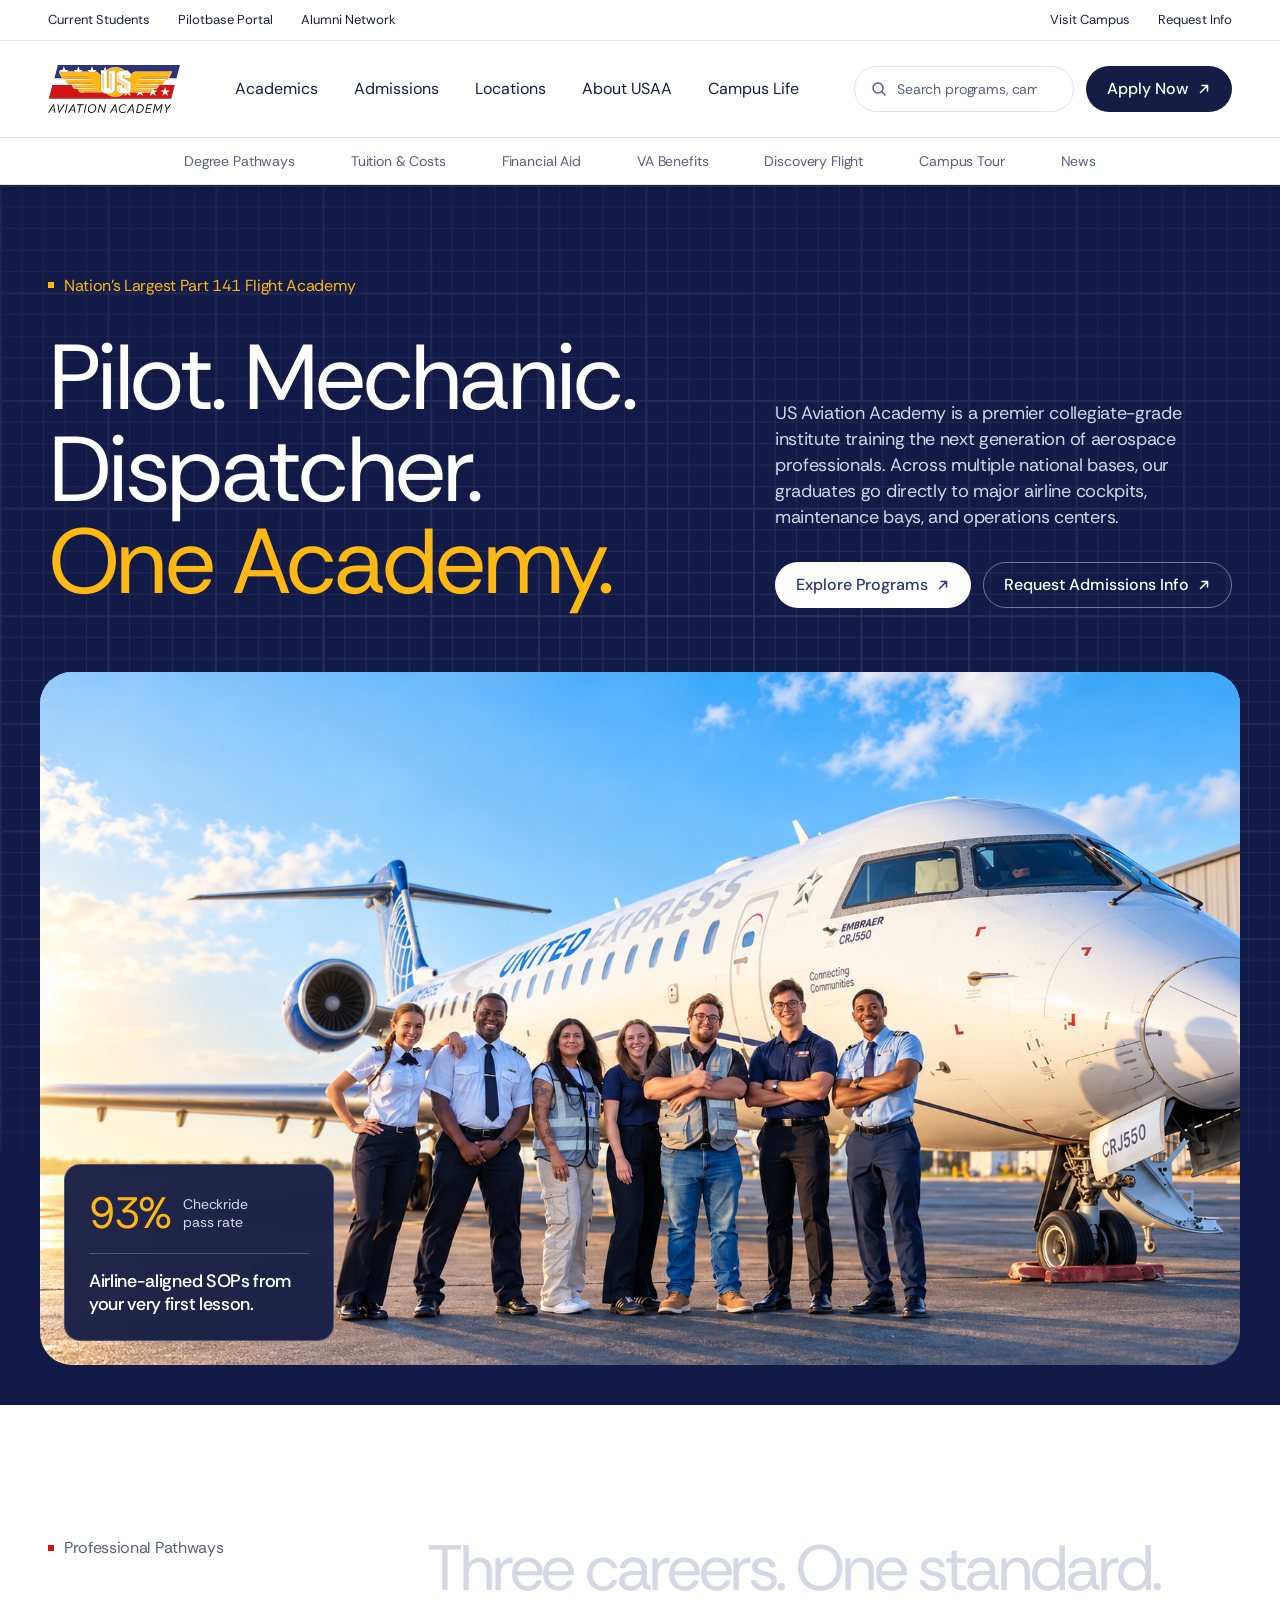
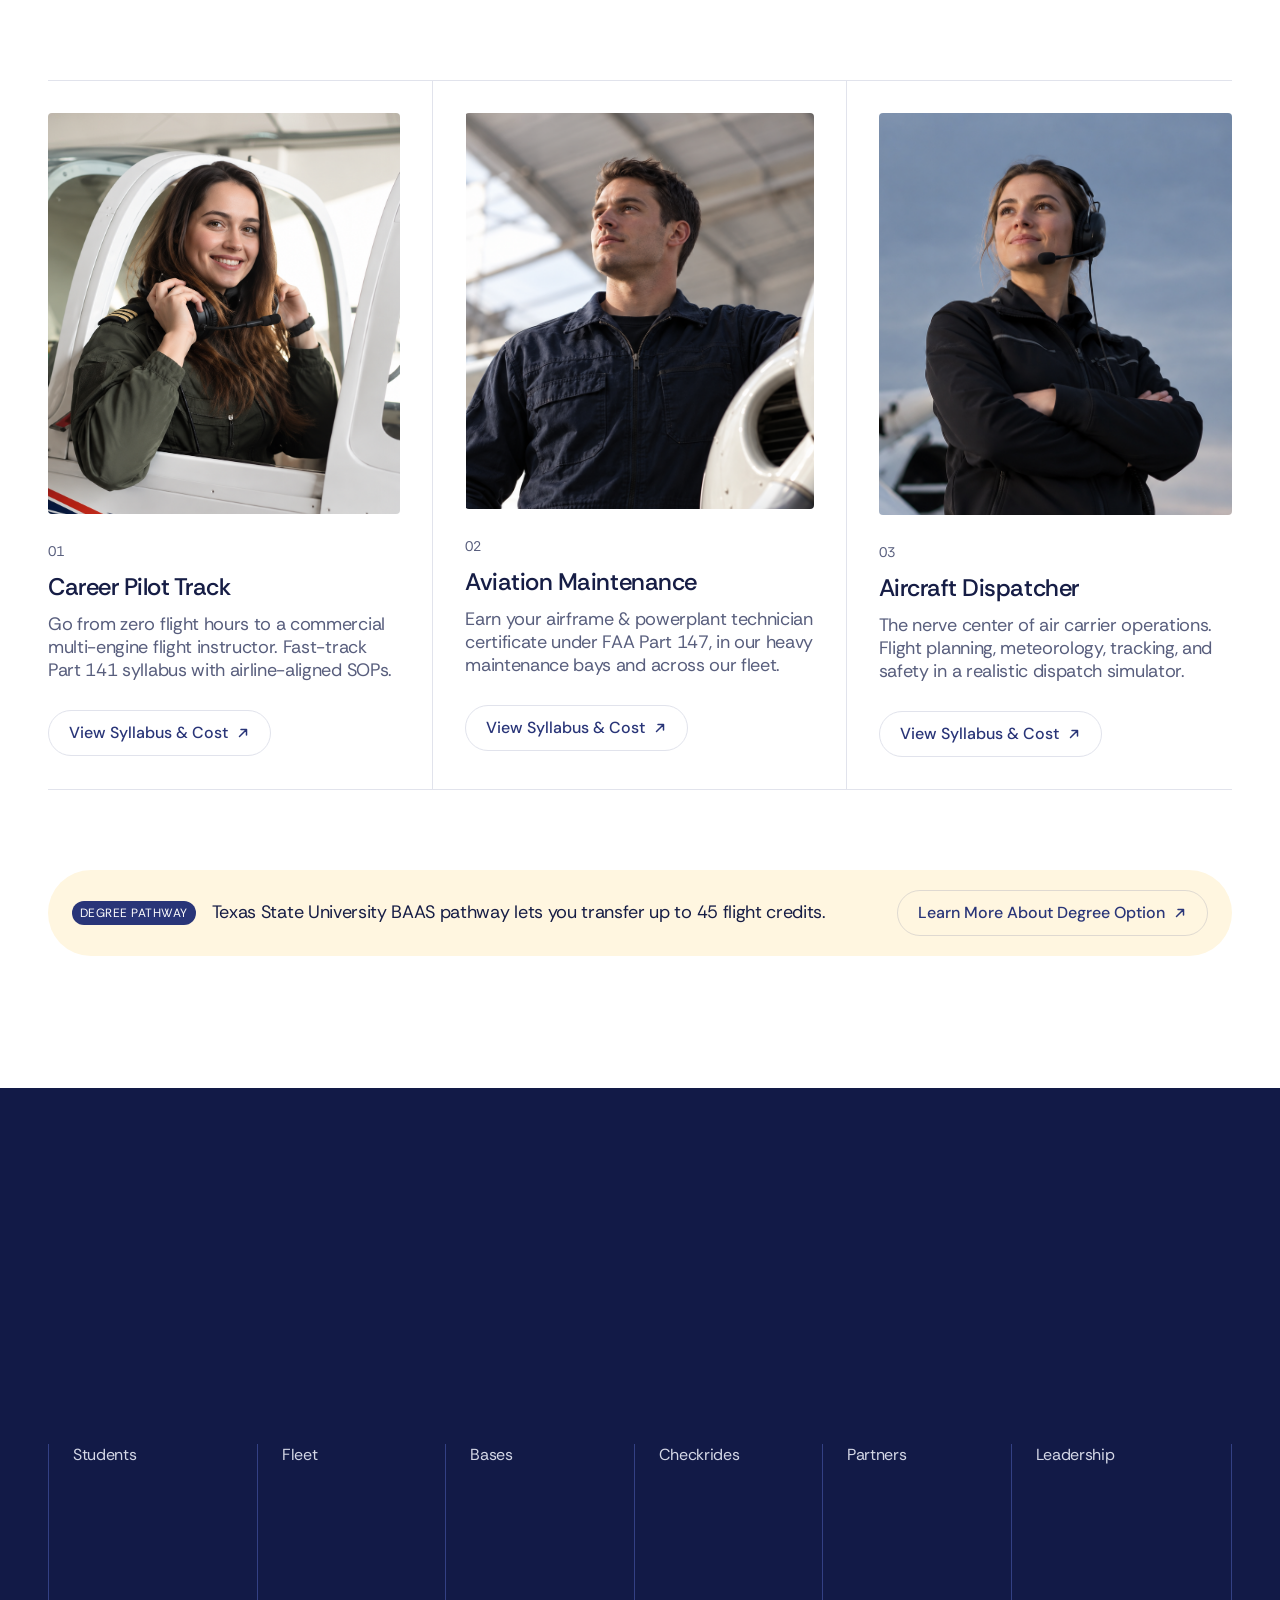
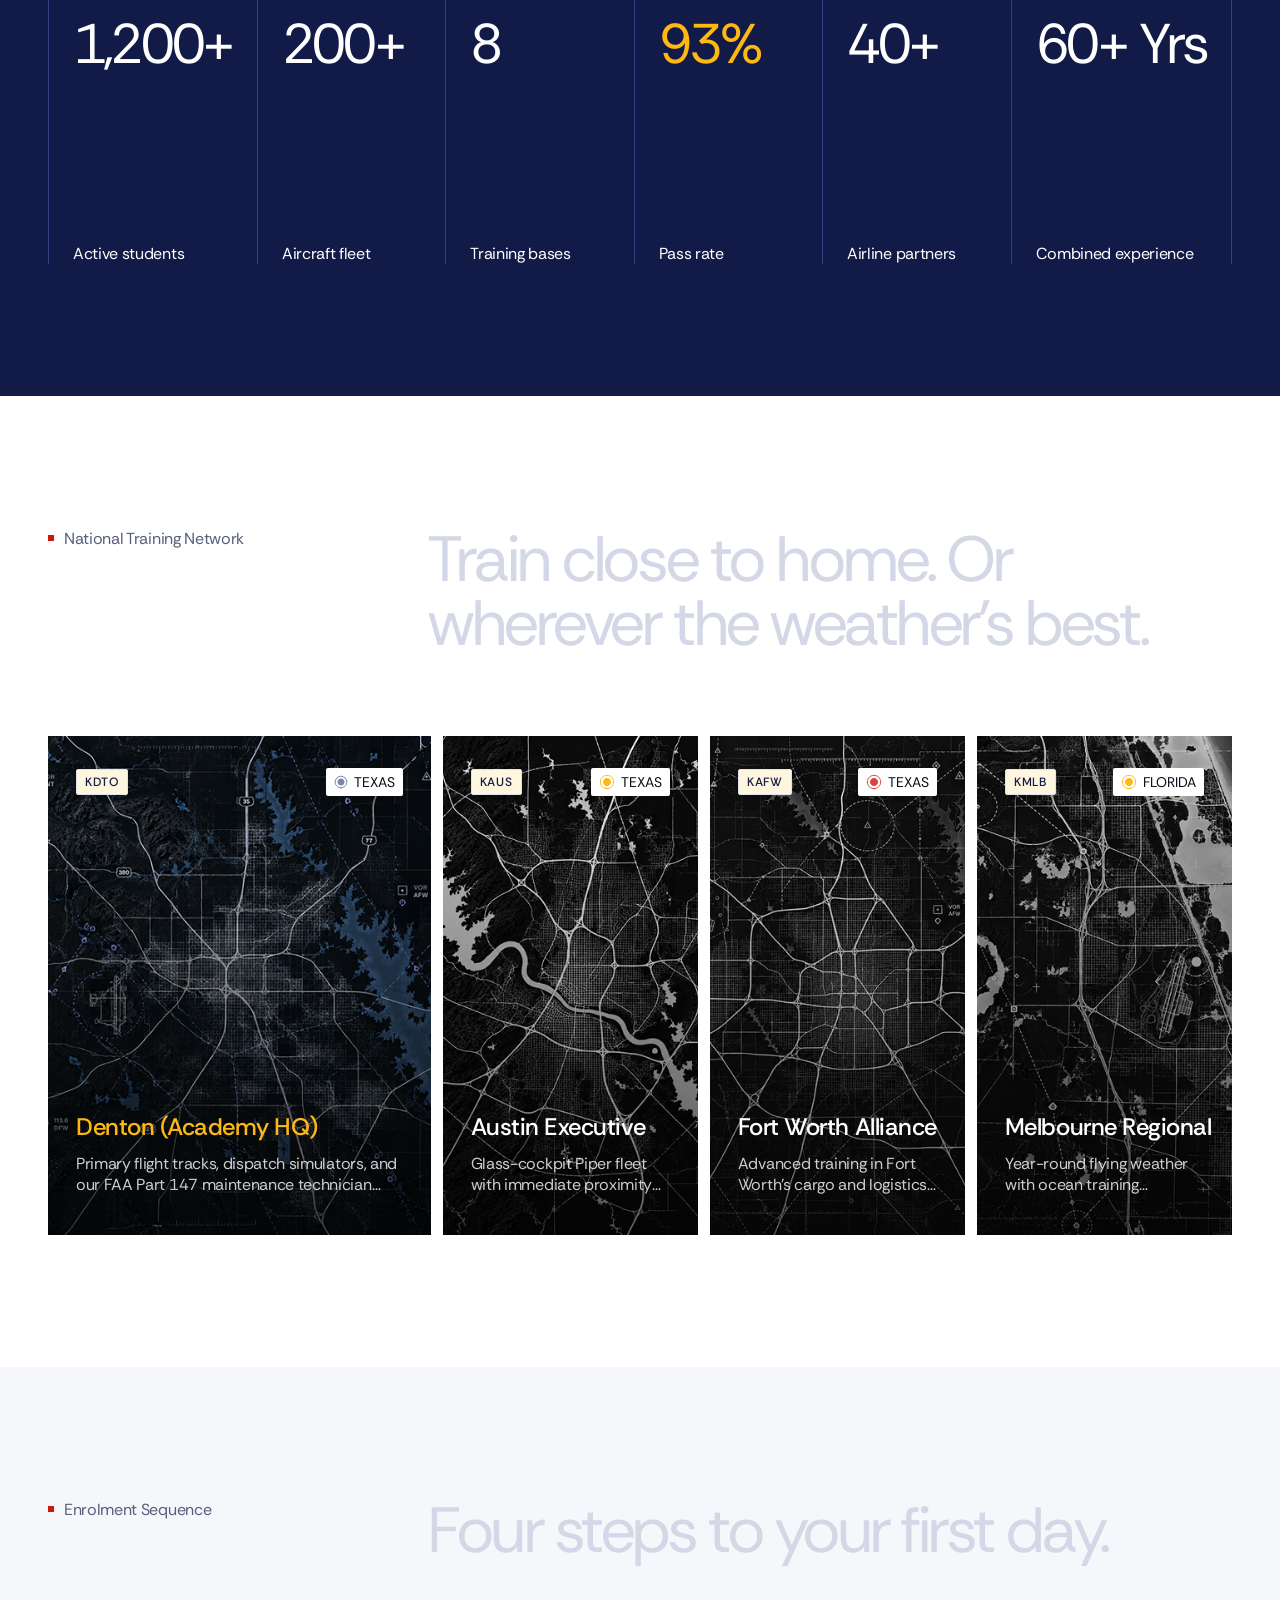
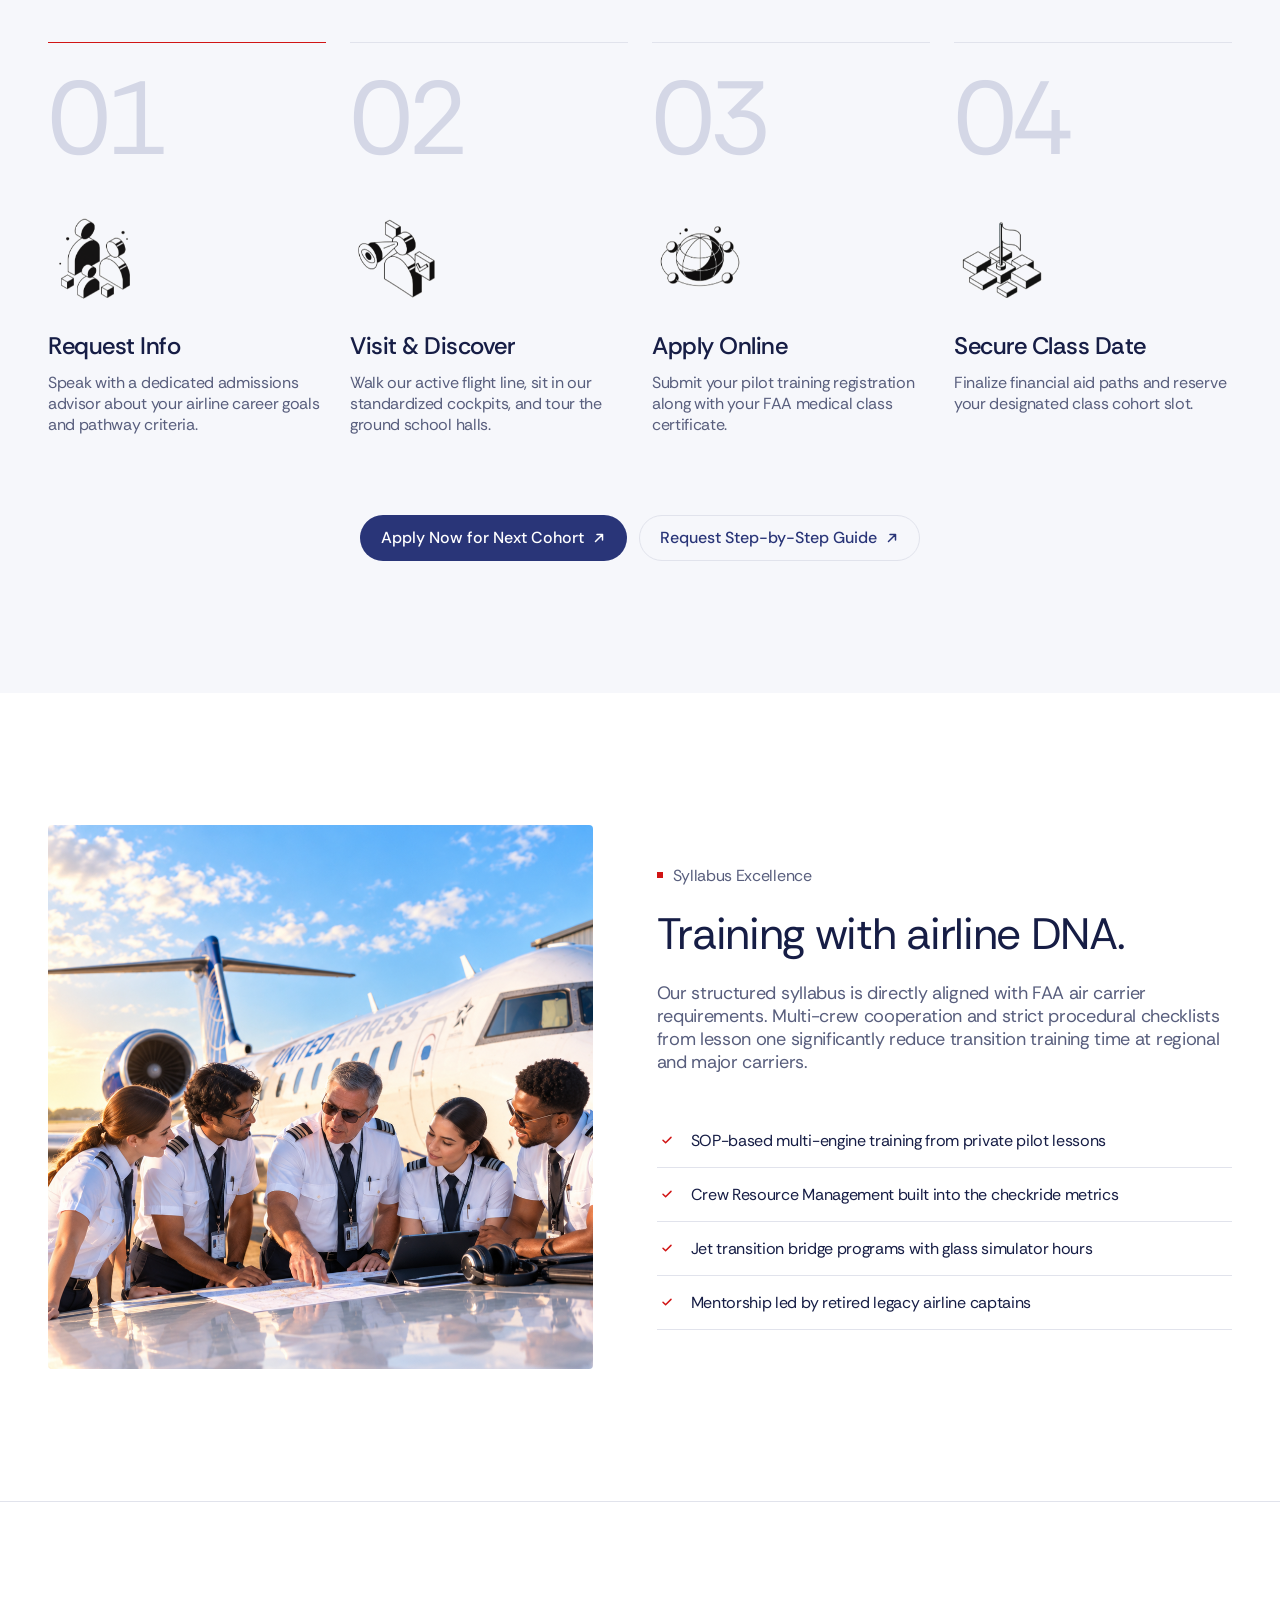
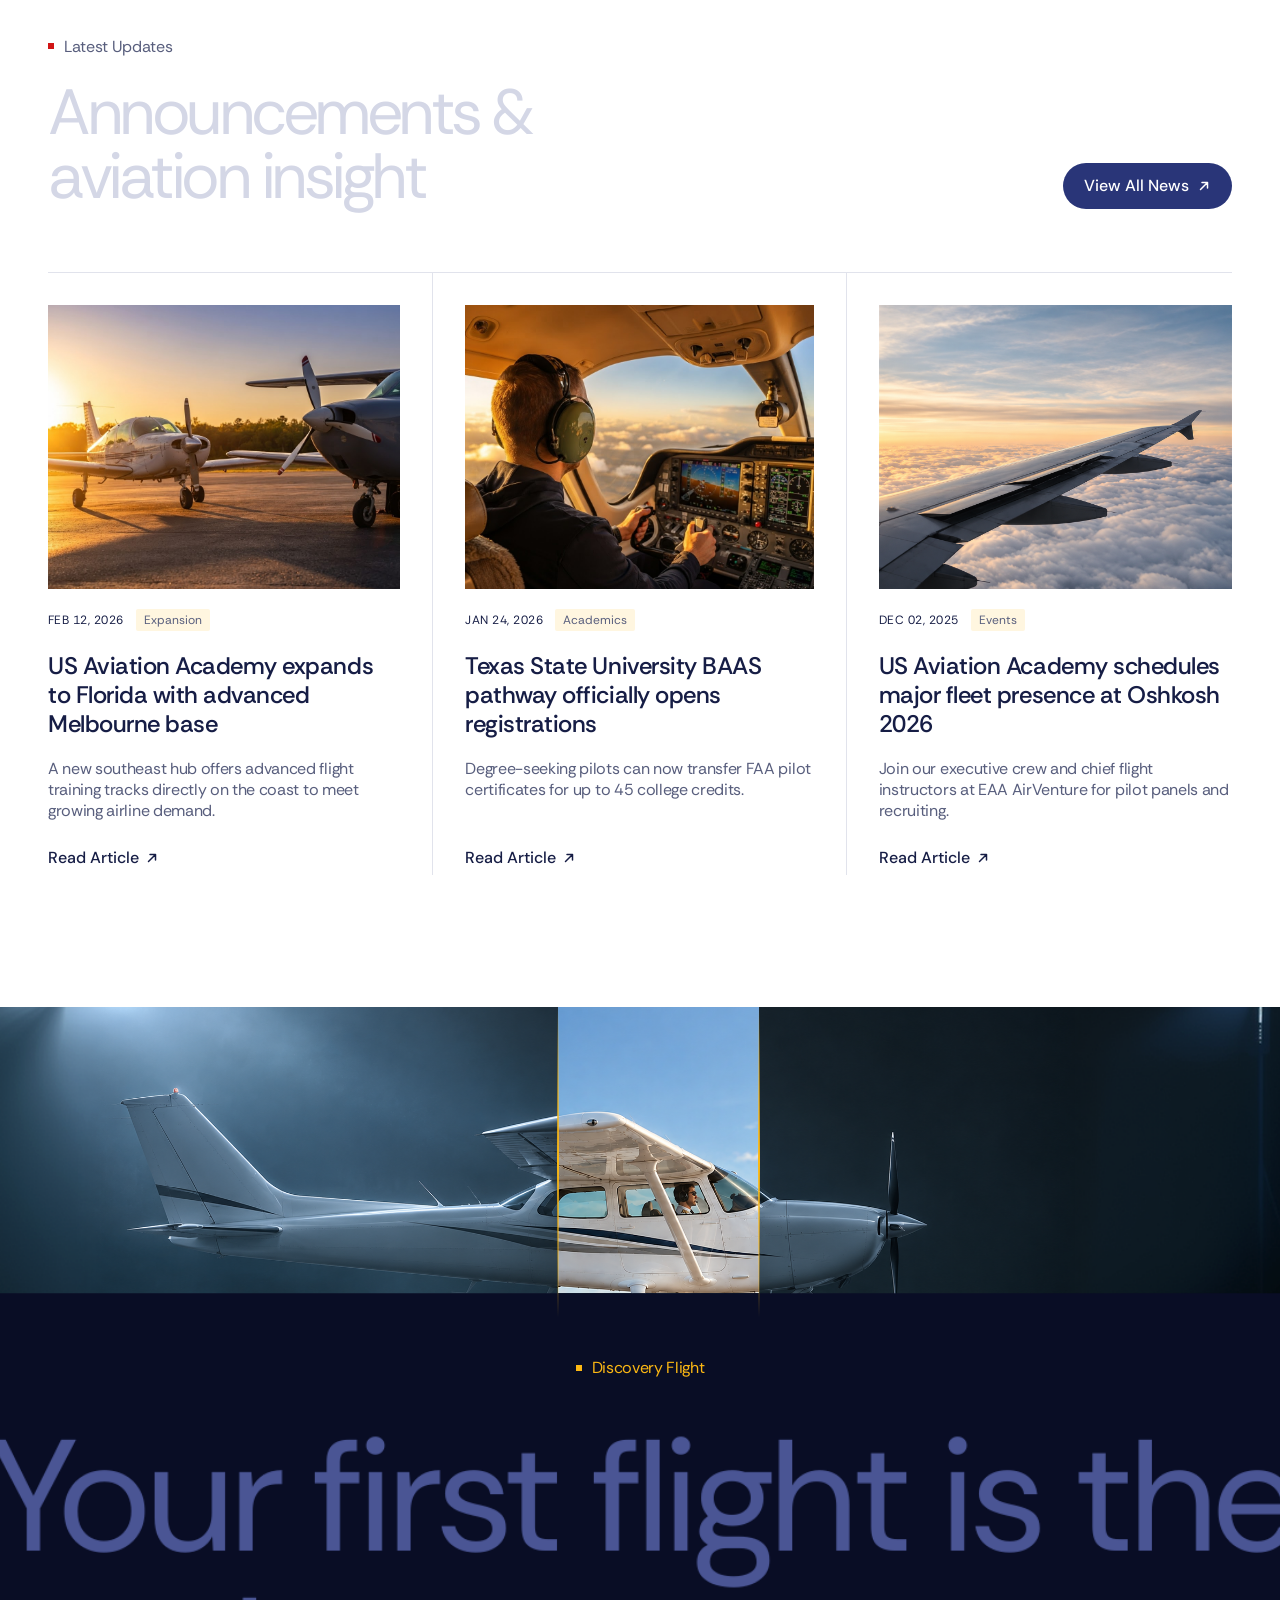
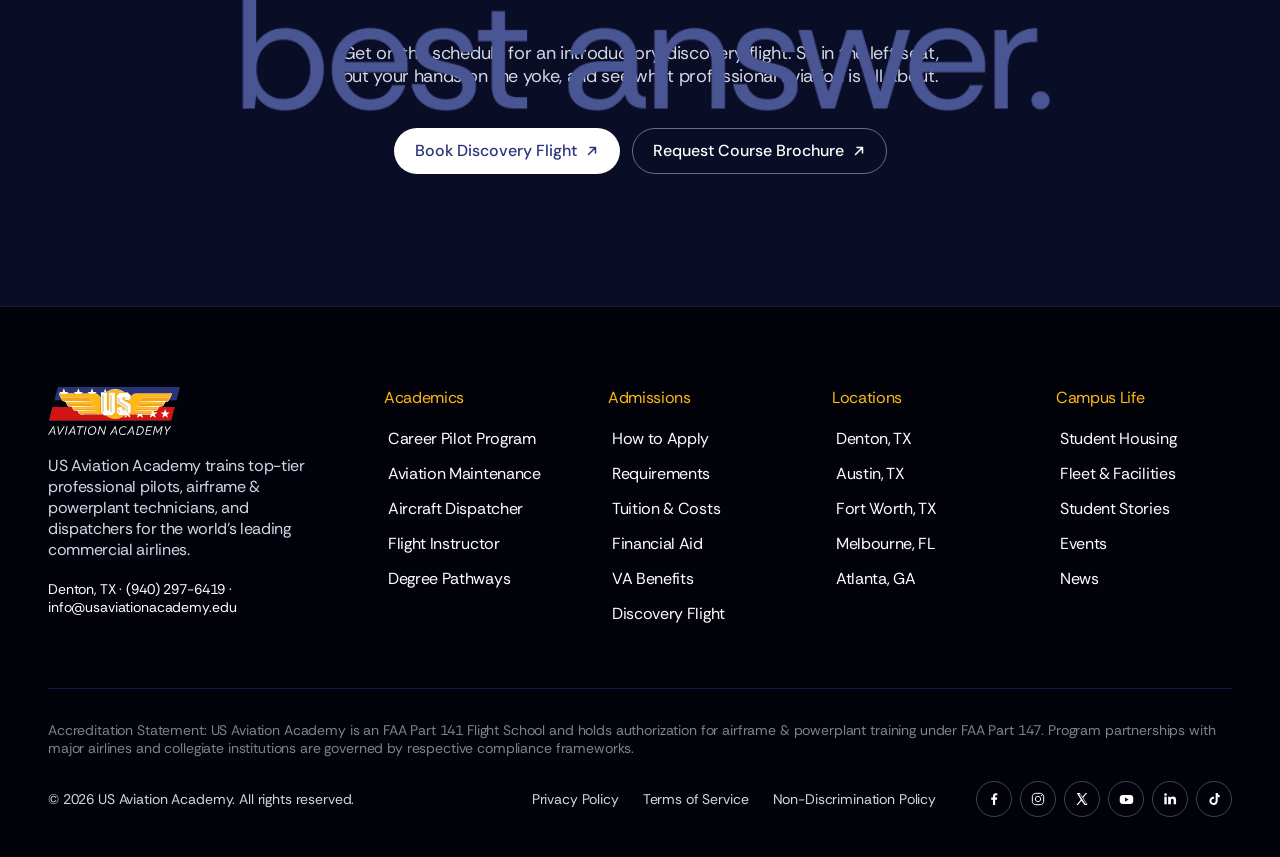
==== commit 05d048e9: "Sync prototypes with latest Figma changes Add the blueprint grid texture to the Home, Career Pilot a" ====
--- a/index.html
+++ b/index.html
@@ -9,7 +9,7 @@
   <link rel="preconnect" href="https://fonts.gstatic.com" crossorigin>
   <link href="https://fonts.googleapis.com/css2?family=DM+Sans:opsz,wght@9..40,400;9..40,500&family=Rethink+Sans:wght@400;500&display=swap" rel="stylesheet">
   <link href="https://api.fontshare.com/v2/css?f[]=satoshi@400&display=swap" rel="stylesheet">
-  <link rel="stylesheet" href="styles.css?v=7">
+  <link rel="stylesheet" href="styles.css?v=8">
 </head>
 <body>
   <a class="skip-link" href="#main">Skip to content</a>
@@ -102,7 +102,7 @@
 
   <main id="main">
     <!-- Hero -->
-    <section class="hero section-dark">
+    <section class="hero section-dark has-grid">
       <div class="hero-content wrap">
         <div class="tagline-stack hero-in" style="--hd:400ms; --hy:40px">
           <p class="eyebrow eyebrow-yellow"><span class="bullet"></span>Nation's Largest Part 141 Flight Academy</p>
@@ -402,6 +402,6 @@
   </footer>
 
   <script src="vendor/lenis.min.js"></script>
-  <script src="main.js?v=7"></script>
+  <script src="main.js?v=8"></script>
 </body>
 </html>
--- a/styles.css
+++ b/styles.css
@@ -594,16 +594,55 @@
 .quick-stat dd.accent { color: var(--secondary); }
 
 /* Flight plan */
-.phases-grid { display: grid; grid-template-columns: repeat(4, 1fr); margin-bottom: 80px; }
-.phase-card { display: flex; flex-direction: column; gap: 40px; padding: 0 28px 8px; border-right: 1px solid var(--line); }
-.phase-card:first-child { padding-left: 0; }
-.phase-card:last-child { padding-right: 0; border-right: 0; }
-.route { display: block; height: 14px; }
-.route.draw-line::after { top: 50%; }
-.phase-head { display: flex; justify-content: space-between; align-items: center; }
-.phase-head .hours { font-size: 12px; line-height: 16px; letter-spacing: 0.06em; color: var(--text-2); }
-.phase-body { display: flex; flex-direction: column; gap: 12px; }
-.phase-body p { font-size: 16px; line-height: 21px; color: var(--text-2); }
+/* Flight plan: photo phase cards (324 × 650) */
+.phases-grid { display: grid; grid-template-columns: repeat(4, 1fr); gap: 16px; margin-bottom: 80px; }
+.phase-card { position: relative; height: 650px; overflow: hidden; border-radius: 2px; background: #0b0d14; color: var(--white); isolation: isolate; }
+.phase-photo { position: absolute; inset: 0; width: 100%; height: 100%; object-fit: cover; transition: transform var(--hover-fast), scale 1200ms var(--ease-image); }
+.phase-card::before { /* top shade: black 50% → clear at half height */
+  content: ""; position: absolute; inset: 0; z-index: 1; pointer-events: none;
+  background: linear-gradient(180deg, rgba(0, 0, 0, 0.5) 0%, rgba(0, 0, 0, 0) 50%);
+}
+.phase-glow { /* blurred 20% black ellipse behind the header row (Figma Ellipse 4/5) */
+  position: absolute; z-index: 1; top: -190px; left: -190px; width: calc(100% + 380px); height: 658px; max-width: none; pointer-events: none;
+}
+.phase-top { position: absolute; z-index: 2; top: 0; left: 0; right: 0; display: flex; align-items: center; gap: 20px; padding: 12px 24px 0; }
+.phase-top::after { content: ""; position: absolute; left: 24px; right: 24px; bottom: 0; height: 1px; background: var(--white); }
+.phase-code { padding-right: 20px; border-right: 1px solid var(--white); font-weight: 500; font-size: 56px; line-height: 72px; letter-spacing: 0; }
+.phase-duration { display: flex; flex-direction: column; font-size: 20px; line-height: 32px; letter-spacing: 0; white-space: nowrap; }
+.phase-duration small { font-size: 12px; line-height: 20px; }
+.phase-bottom {
+  position: absolute; z-index: 2; left: 0; right: 0; bottom: 0; display: flex; flex-direction: column; gap: 12px;
+  padding: 56px 24px 24px;
+  background: linear-gradient(180deg, rgba(0, 0, 0, 0), rgba(0, 0, 0, 0.7));
+  -webkit-backdrop-filter: blur(5px); backdrop-filter: blur(5px);
+  -webkit-mask-image: linear-gradient(180deg, transparent 0, #000 56px); mask-image: linear-gradient(180deg, transparent 0, #000 56px);
+}
+.phase-bar { display: block; width: 80px; height: 4px; background: var(--secondary); transition: width var(--card-reveal); }
+.phase-bottom h3 { font-weight: 500; font-size: 24px; line-height: 29px; letter-spacing: -0.02em; white-space: nowrap; }
+.phase-bottom p {
+  font-size: 16px; line-height: 21px; opacity: 0.8;
+  display: -webkit-box; -webkit-line-clamp: 2; -webkit-box-orient: vertical; overflow: hidden;
+}
+
+/* Blueprint grid behind the navy heroes: major lines every 107.59px, minor every 21.52px,
+   white at 10%, radial mask (full in the centre → 25% at the edges) */
+.has-grid { position: relative; isolation: isolate; }
+.has-grid::before {
+  content: ""; position: absolute; left: 0; right: 0; top: 0; height: 968px; z-index: -1; pointer-events: none; opacity: 0.1;
+  background-image:
+    linear-gradient(90deg, #f2f2f2 1.55px, transparent 1.55px),
+    linear-gradient(180deg, #f2f2f2 1.55px, transparent 1.55px),
+    linear-gradient(90deg, #f2f2f2 0.78px, transparent 0.78px),
+    linear-gradient(180deg, #f2f2f2 0.78px, transparent 0.78px);
+  background-size: 107.59px 107.59px, 107.59px 107.59px, 21.52px 21.52px, 21.52px 21.52px;
+  -webkit-mask-image: radial-gradient(ellipse 100% 76% at 50% 50%, #000 0%, rgba(0, 0, 0, 0.25) 100%);
+          mask-image: radial-gradient(ellipse 100% 76% at 50% 50%, #000 0%, rgba(0, 0, 0, 0.25) 100%);
+}
+/* Career hero: the grid fades into navy from y≈461 down */
+.grid-fade::after {
+  content: ""; position: absolute; left: 0; right: 0; top: 461px; bottom: 0; z-index: -1; pointer-events: none;
+  background: linear-gradient(180deg, rgba(18, 26, 71, 0) 0%, var(--navy) 100%);
+}
 .syllabus-total { display: flex; justify-content: space-between; align-items: center; gap: 24px; padding: 20px 24px; border-radius: 56px; background: var(--tint); }
 .syllabus-total p { font-size: 18px; line-height: 23px; color: var(--text); }
 .syllabus-total .total { display: flex; align-items: baseline; gap: 8px; white-space: nowrap; }
@@ -761,6 +800,9 @@
   .checklist li:hover img { transform: scale(1.2); }
 
   .aircraft-card:hover .aircraft-media img { transform: scale(1.05); }
+  .phase-card:hover .phase-photo { transform: scale(1.05); }
+  .phase-card:hover .phase-bar { width: 120px; }
+  .phase-card:hover .phase-bottom p { -webkit-line-clamp: 5; opacity: 1; }
   .pricing-row:hover { background: var(--off-white); padding-inline: 12px; }
   .financing-features li:hover img { transform: scale(1.2); }
 
@@ -880,9 +922,10 @@
   .financing-info { width: 420px; }
 }
 @media (max-width: 1180px) {
-  .phases-grid, .fleet-grid { grid-template-columns: repeat(2, 1fr); row-gap: 48px; }
-  .phase-card:nth-child(2n), .aircraft-card:nth-child(2n) { padding-right: 0; border-right: 0; }
-  .phase-card:nth-child(2n+1), .aircraft-card:nth-child(2n+1) { padding-left: 0; }
+  .phases-grid { grid-template-columns: repeat(2, 1fr); }
+  .fleet-grid { grid-template-columns: repeat(2, 1fr); row-gap: 48px; }
+  .aircraft-card:nth-child(2n) { padding-right: 0; border-right: 0; }
+  .aircraft-card:nth-child(2n+1) { padding-left: 0; }
   .quick-stats { grid-template-columns: repeat(2, 1fr); row-gap: 32px; }
   .quick-stat:nth-child(3) { padding-left: 0; border-left: 0; }
   .pricing-split { flex-direction: column; align-items: stretch; }
@@ -903,7 +946,8 @@
   .quick-stat dd { font-size: 32px; line-height: 36px; }
   .quick-stat { padding: 20px 16px 0; }
   .phases-grid, .fleet-grid { grid-template-columns: 1fr; }
-  .phase-card, .aircraft-card { padding-inline: 0 !important; border-right: 0; }
+  .phase-card { height: 520px; }
+  .aircraft-card { padding-inline: 0 !important; border-right: 0; }
   .cost-card { padding: 24px; }
   .total-row .total { font-size: 40px; line-height: 40px; }
   .pricing-row dt { font-size: 15px; }
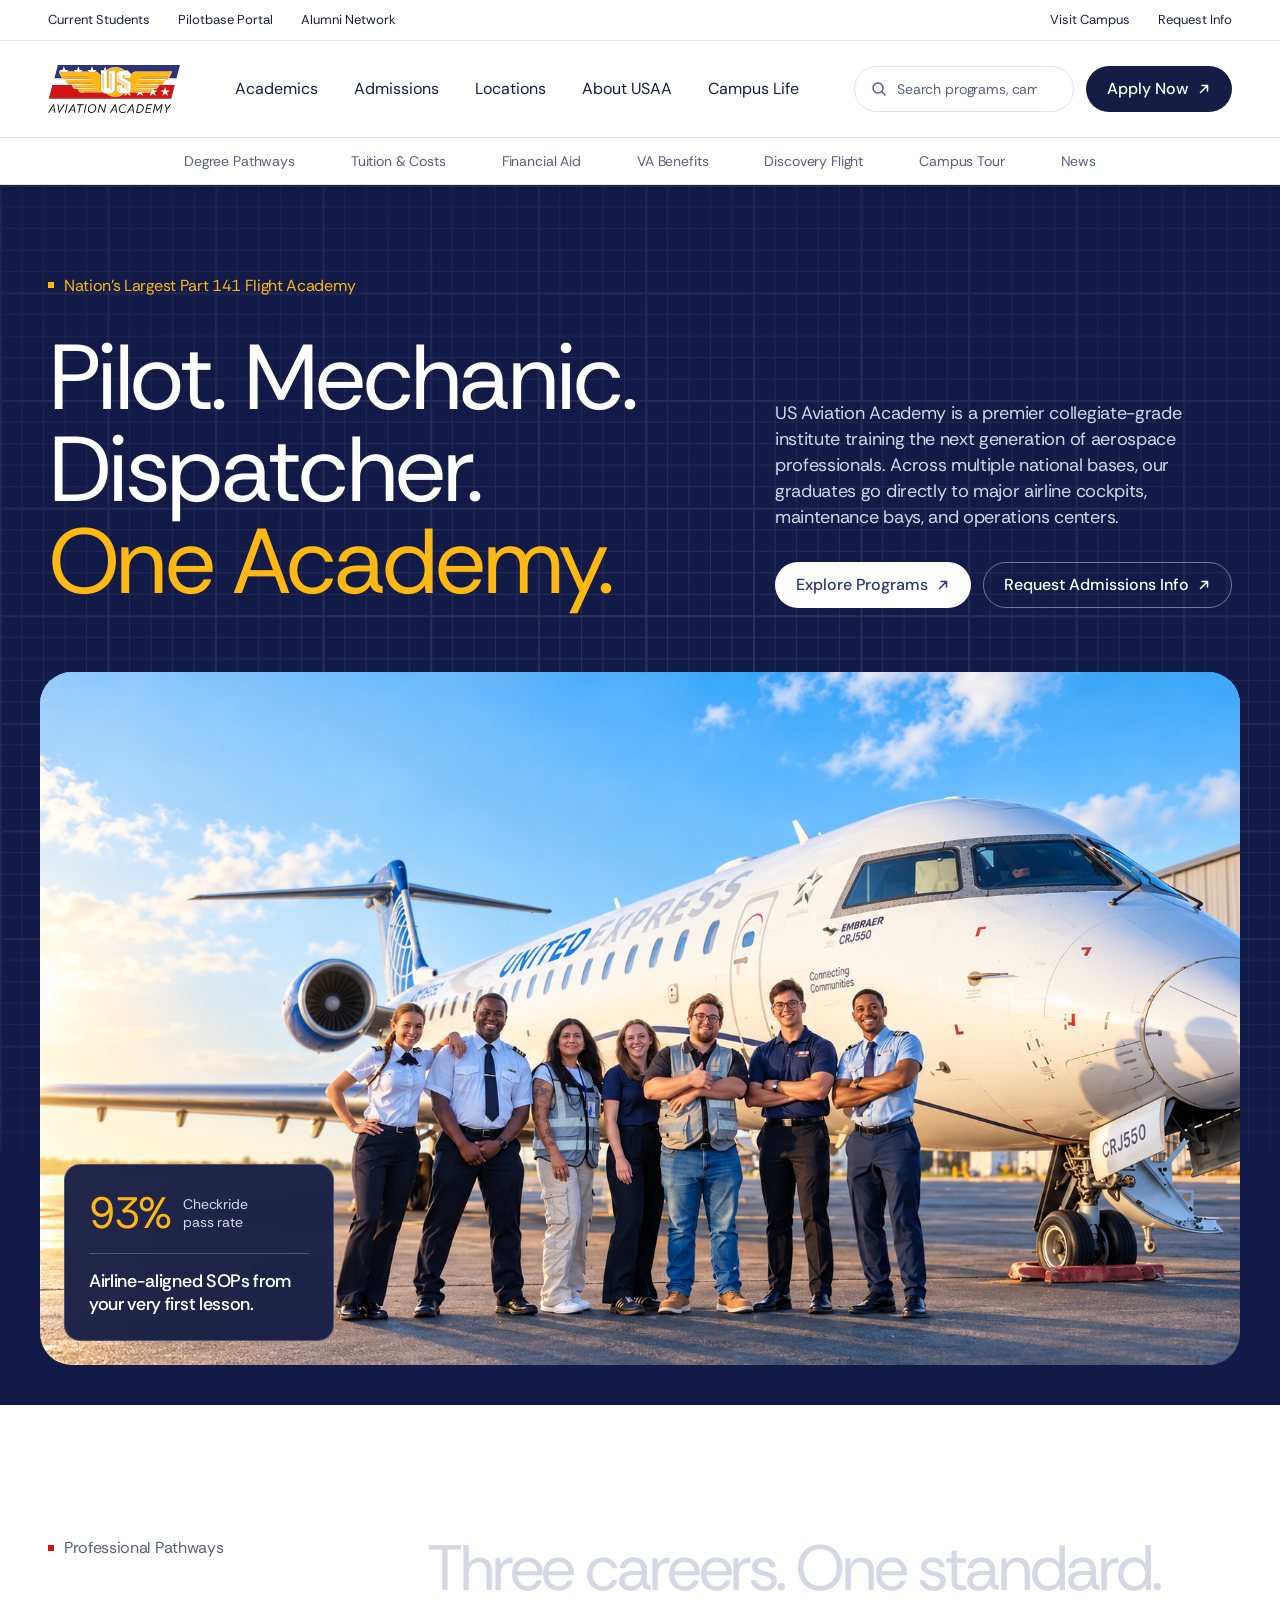
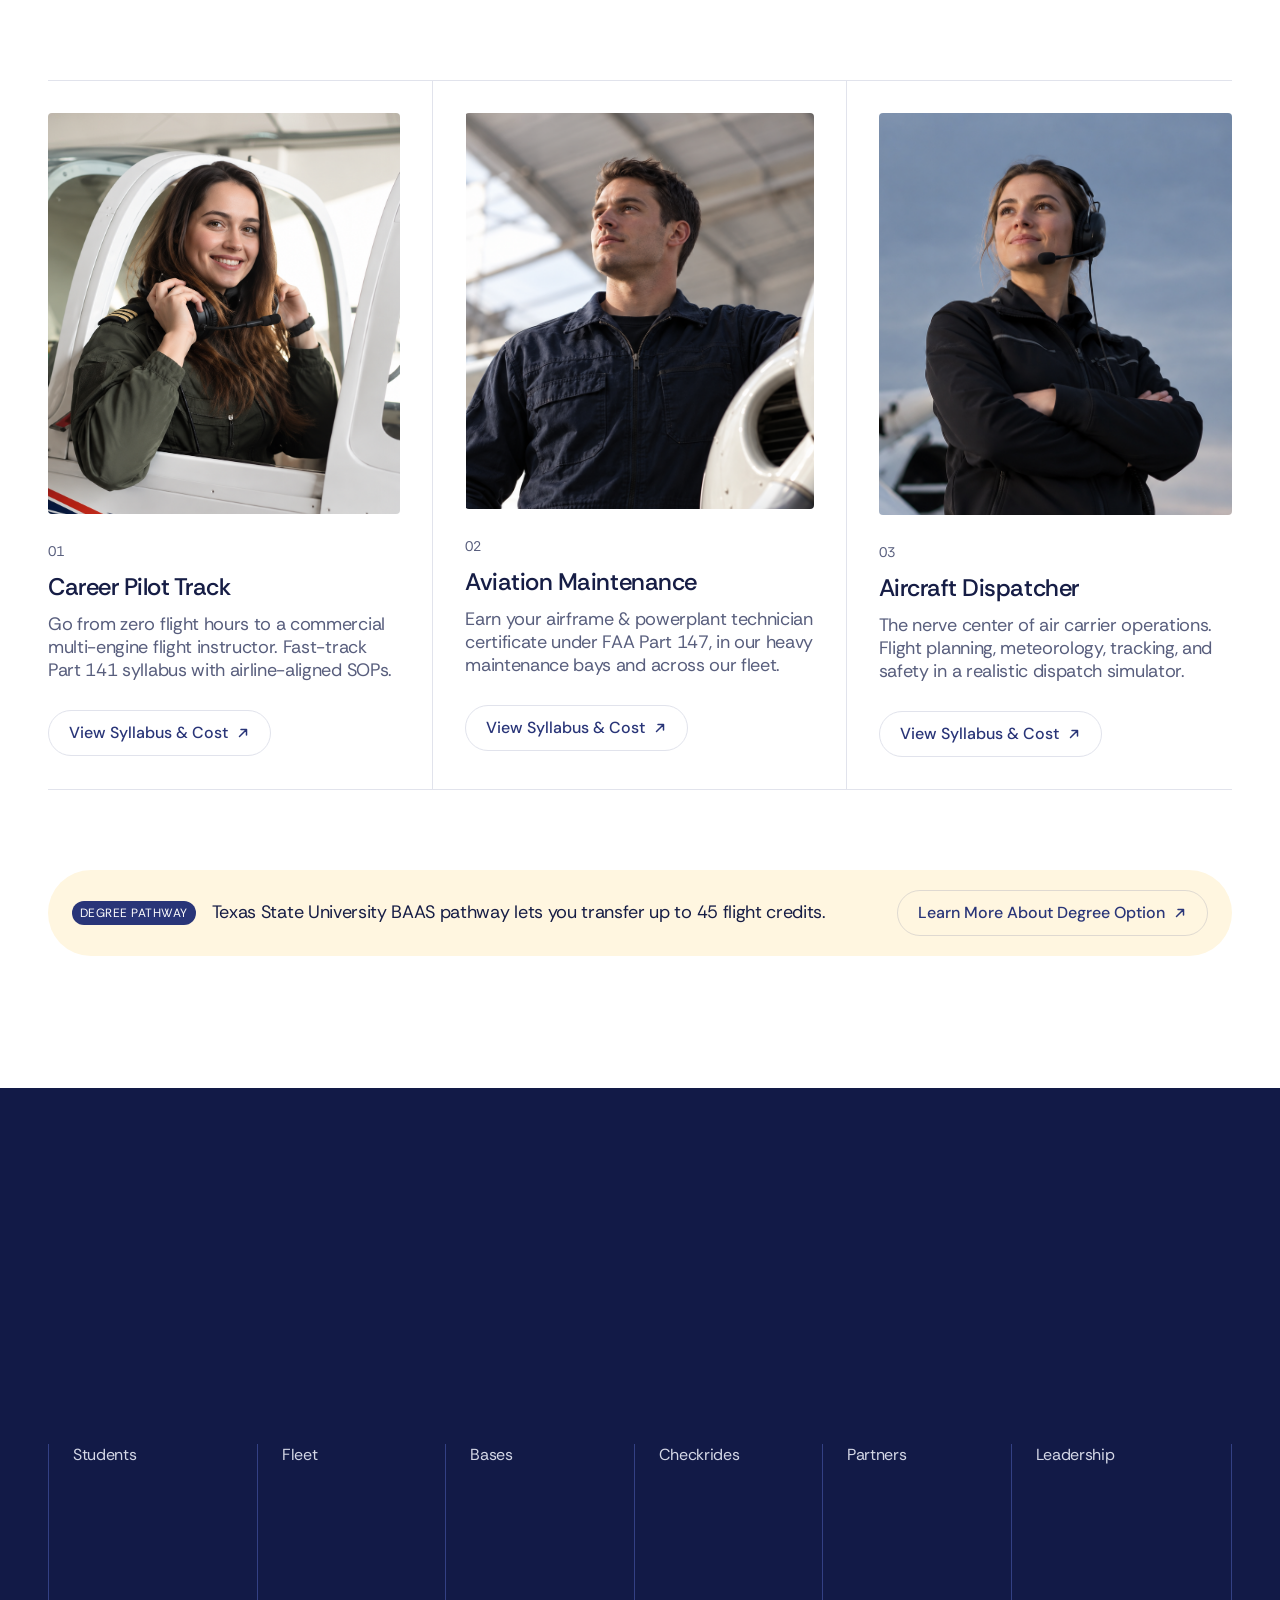
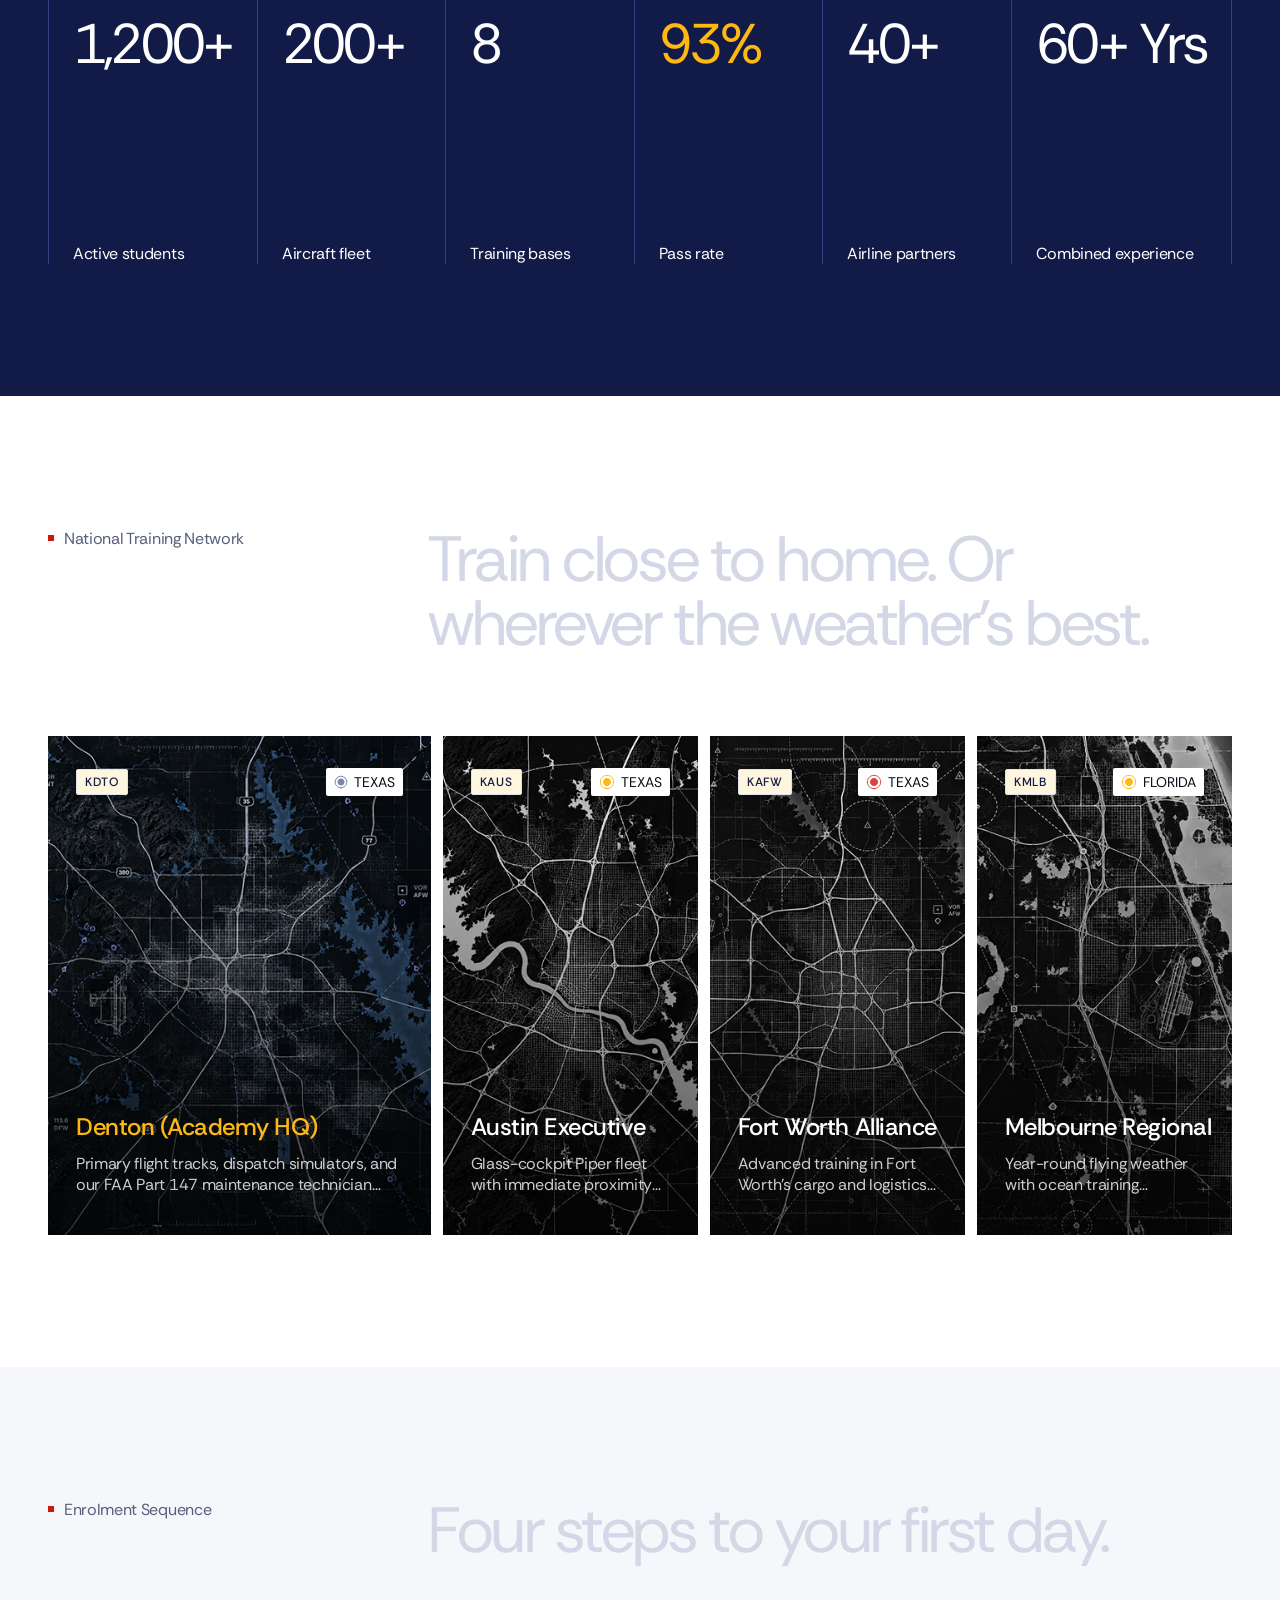
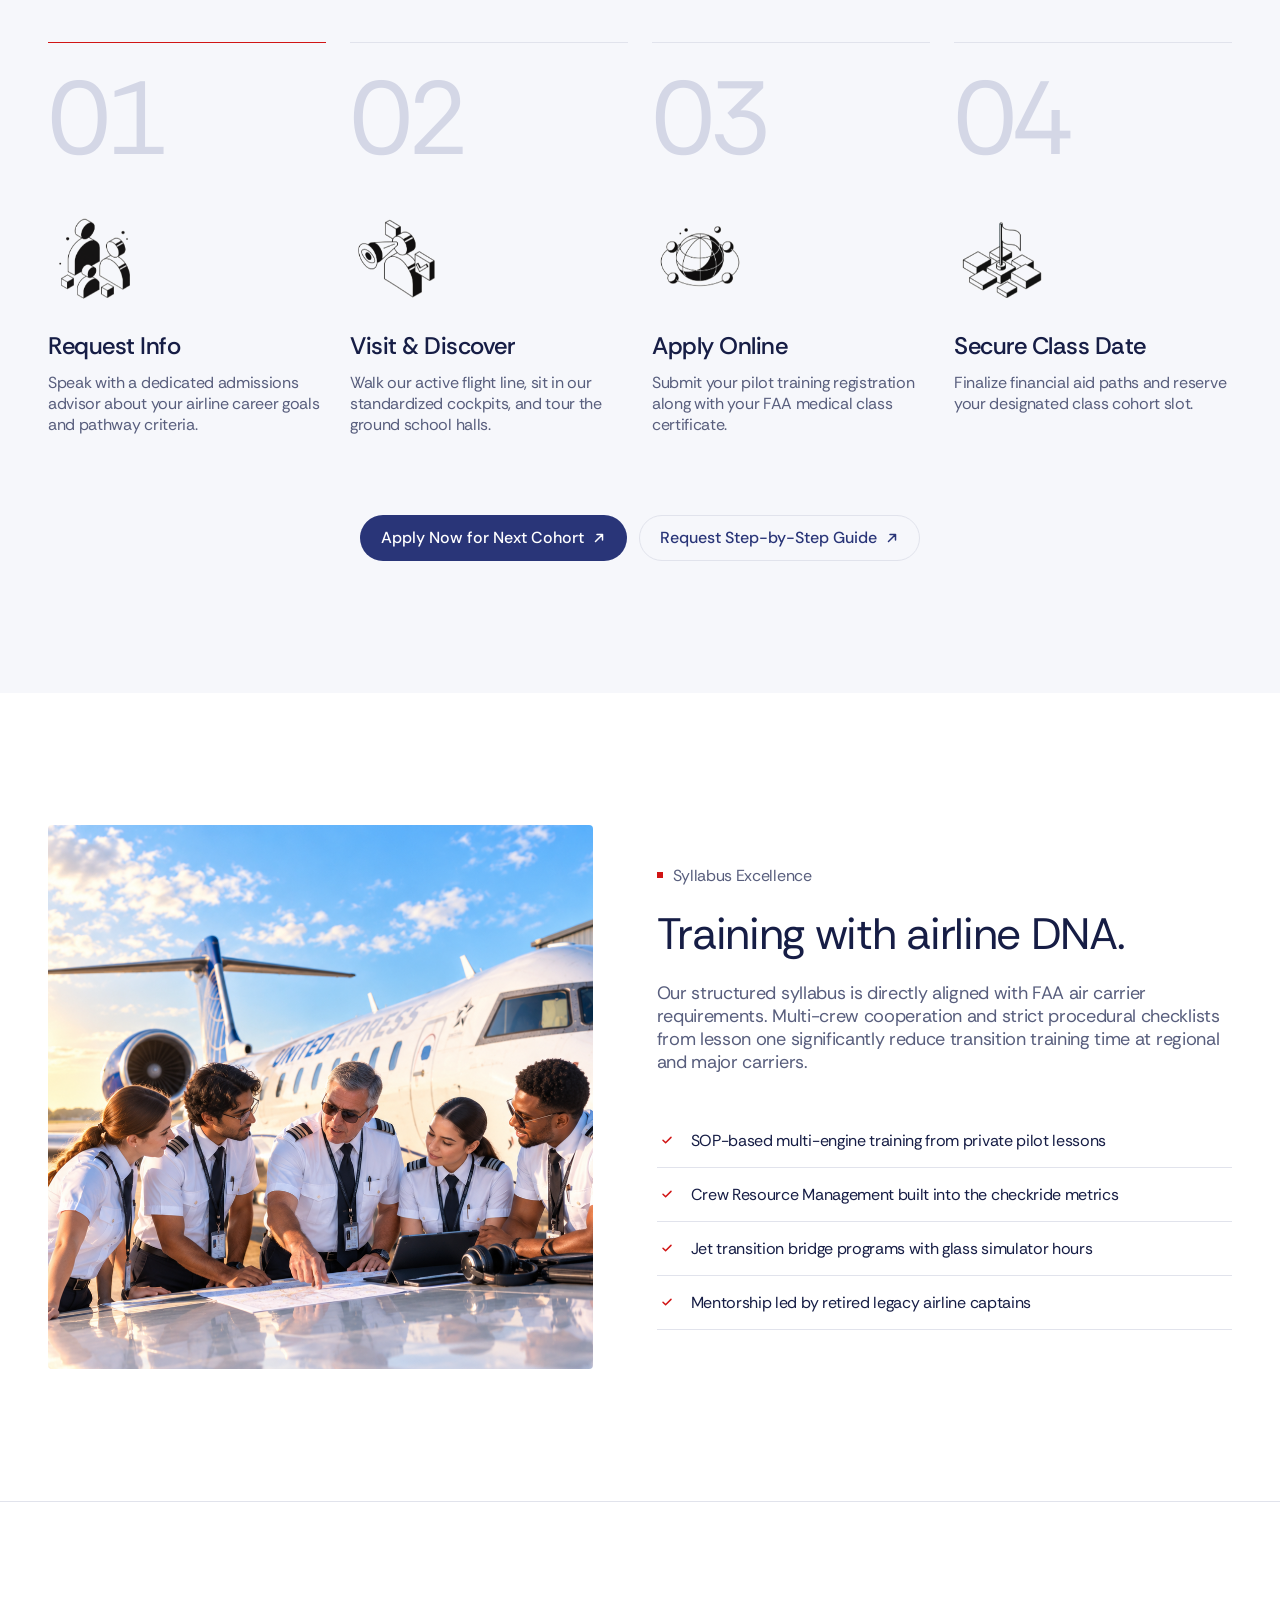
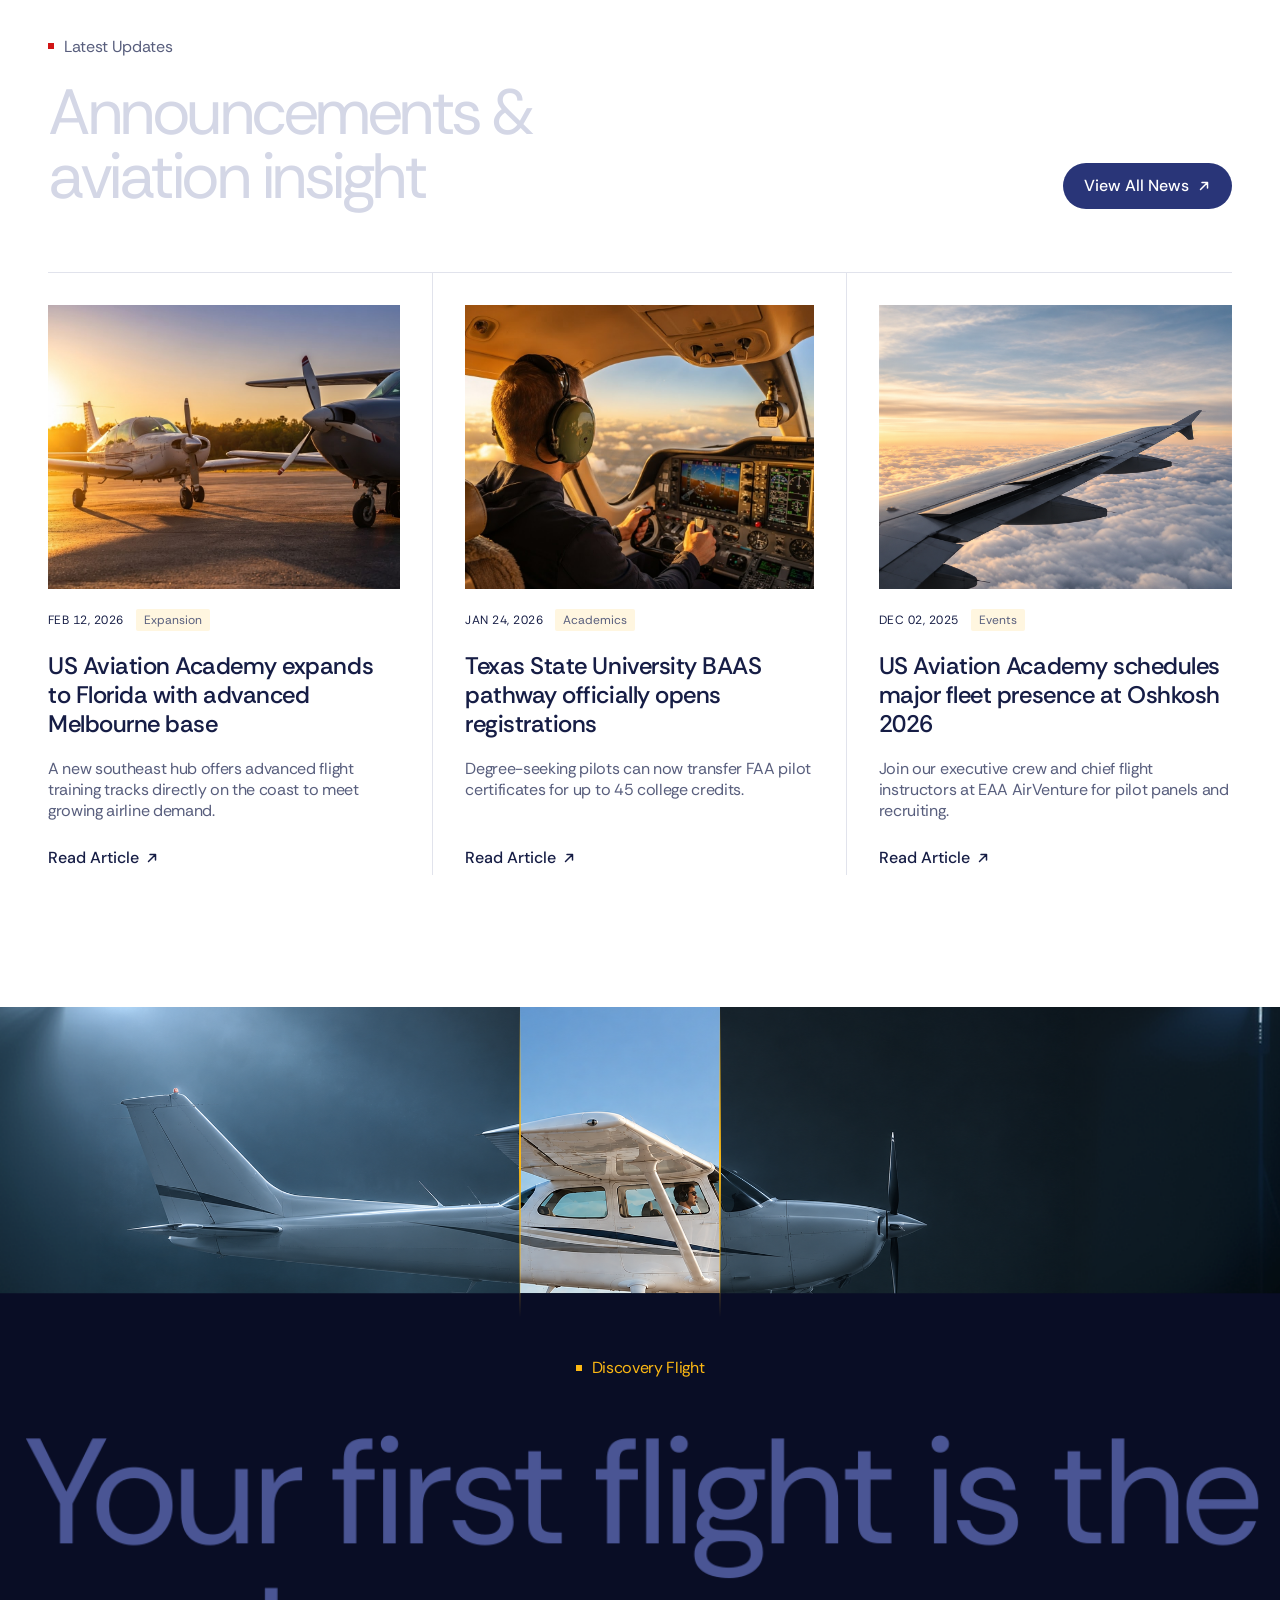
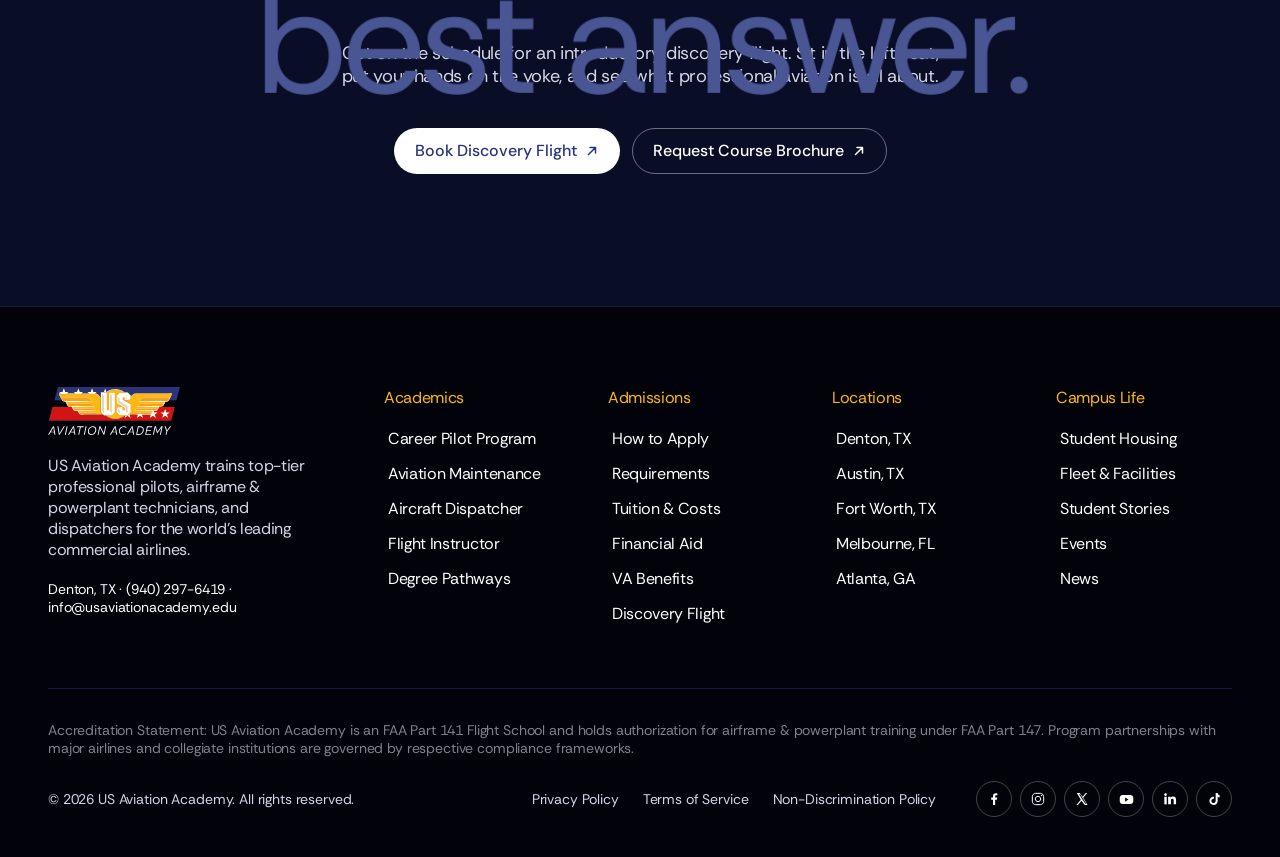
==== commit 14553775: "Smooth the flight-plan card hover Animate the description from two lines to its measured full height" ====
--- a/index.html
+++ b/index.html
@@ -9,7 +9,7 @@
   <link rel="preconnect" href="https://fonts.gstatic.com" crossorigin>
   <link href="https://fonts.googleapis.com/css2?family=DM+Sans:opsz,wght@9..40,400;9..40,500&family=Rethink+Sans:wght@400;500&display=swap" rel="stylesheet">
   <link href="https://api.fontshare.com/v2/css?f[]=satoshi@400&display=swap" rel="stylesheet">
-  <link rel="stylesheet" href="styles.css?v=8">
+  <link rel="stylesheet" href="styles.css?v=10">
 </head>
 <body>
   <a class="skip-link" href="#main">Skip to content</a>
@@ -402,6 +402,6 @@
   </footer>
 
   <script src="vendor/lenis.min.js"></script>
-  <script src="main.js?v=8"></script>
+  <script src="main.js?v=10"></script>
 </body>
 </html>
--- a/styles.css
+++ b/styles.css
@@ -597,7 +597,7 @@
 /* Flight plan: photo phase cards (324 × 650) */
 .phases-grid { display: grid; grid-template-columns: repeat(4, 1fr); gap: 16px; margin-bottom: 80px; }
 .phase-card { position: relative; height: 650px; overflow: hidden; border-radius: 2px; background: #0b0d14; color: var(--white); isolation: isolate; }
-.phase-photo { position: absolute; inset: 0; width: 100%; height: 100%; object-fit: cover; transition: transform var(--hover-fast), scale 1200ms var(--ease-image); }
+.phase-photo { position: absolute; inset: 0; width: 100%; height: 100%; object-fit: cover; transition: transform 900ms var(--ease-appear), scale 1200ms var(--ease-image); will-change: transform; }
 .phase-card::before { /* top shade: black 50% → clear at half height */
   content: ""; position: absolute; inset: 0; z-index: 1; pointer-events: none;
   background: linear-gradient(180deg, rgba(0, 0, 0, 0.5) 0%, rgba(0, 0, 0, 0) 50%);
@@ -617,12 +617,16 @@
   -webkit-backdrop-filter: blur(5px); backdrop-filter: blur(5px);
   -webkit-mask-image: linear-gradient(180deg, transparent 0, #000 56px); mask-image: linear-gradient(180deg, transparent 0, #000 56px);
 }
-.phase-bar { display: block; width: 80px; height: 4px; background: var(--secondary); transition: width var(--card-reveal); }
+.phase-bar { display: block; width: 80px; height: 4px; background: var(--secondary); transform-origin: left; transition: transform 700ms var(--ease-appear); }
 .phase-bottom h3 { font-weight: 500; font-size: 24px; line-height: 29px; letter-spacing: -0.02em; white-space: nowrap; }
 .phase-bottom p {
   font-size: 16px; line-height: 21px; opacity: 0.8;
   display: -webkit-box; -webkit-line-clamp: 2; -webkit-box-orient: vertical; overflow: hidden;
-}
+  max-height: 42px; /* 2 lines; expands smoothly on hover via --full (set in main.js) */
+  transition: max-height 700ms var(--ease-appear), opacity 700ms var(--ease-appear);
+}
+.phase-card.is-unclamped .phase-bottom p { display: block; -webkit-line-clamp: unset; }
+.phase-card.is-open .phase-bottom p { max-height: var(--full, 126px); opacity: 1; }
 
 /* Blueprint grid behind the navy heroes: major lines every 107.59px, minor every 21.52px,
    white at 10%, radial mask (full in the centre → 25% at the edges) */
@@ -801,8 +805,7 @@
 
   .aircraft-card:hover .aircraft-media img { transform: scale(1.05); }
   .phase-card:hover .phase-photo { transform: scale(1.05); }
-  .phase-card:hover .phase-bar { width: 120px; }
-  .phase-card:hover .phase-bottom p { -webkit-line-clamp: 5; opacity: 1; }
+  .phase-card:hover .phase-bar { transform: scaleX(1.5); }
   .pricing-row:hover { background: var(--off-white); padding-inline: 12px; }
   .financing-features li:hover img { transform: scale(1.2); }
 
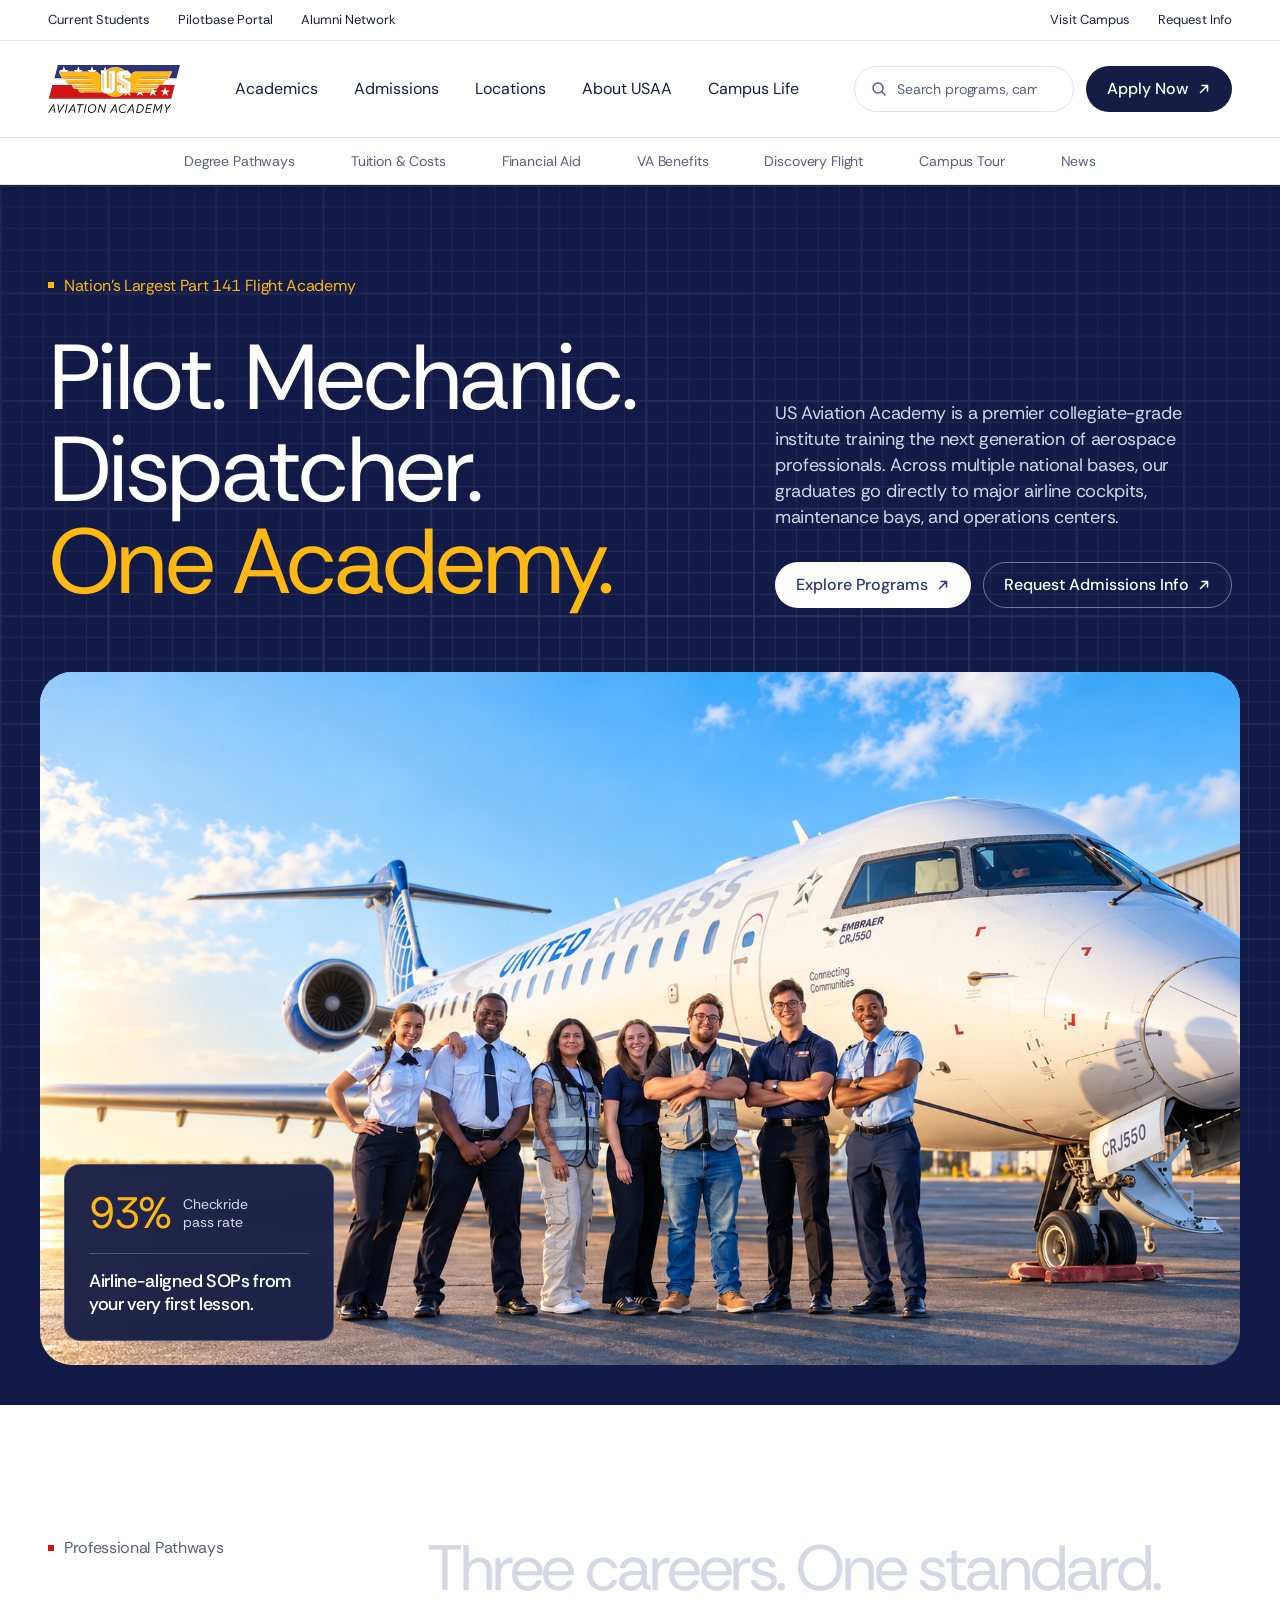
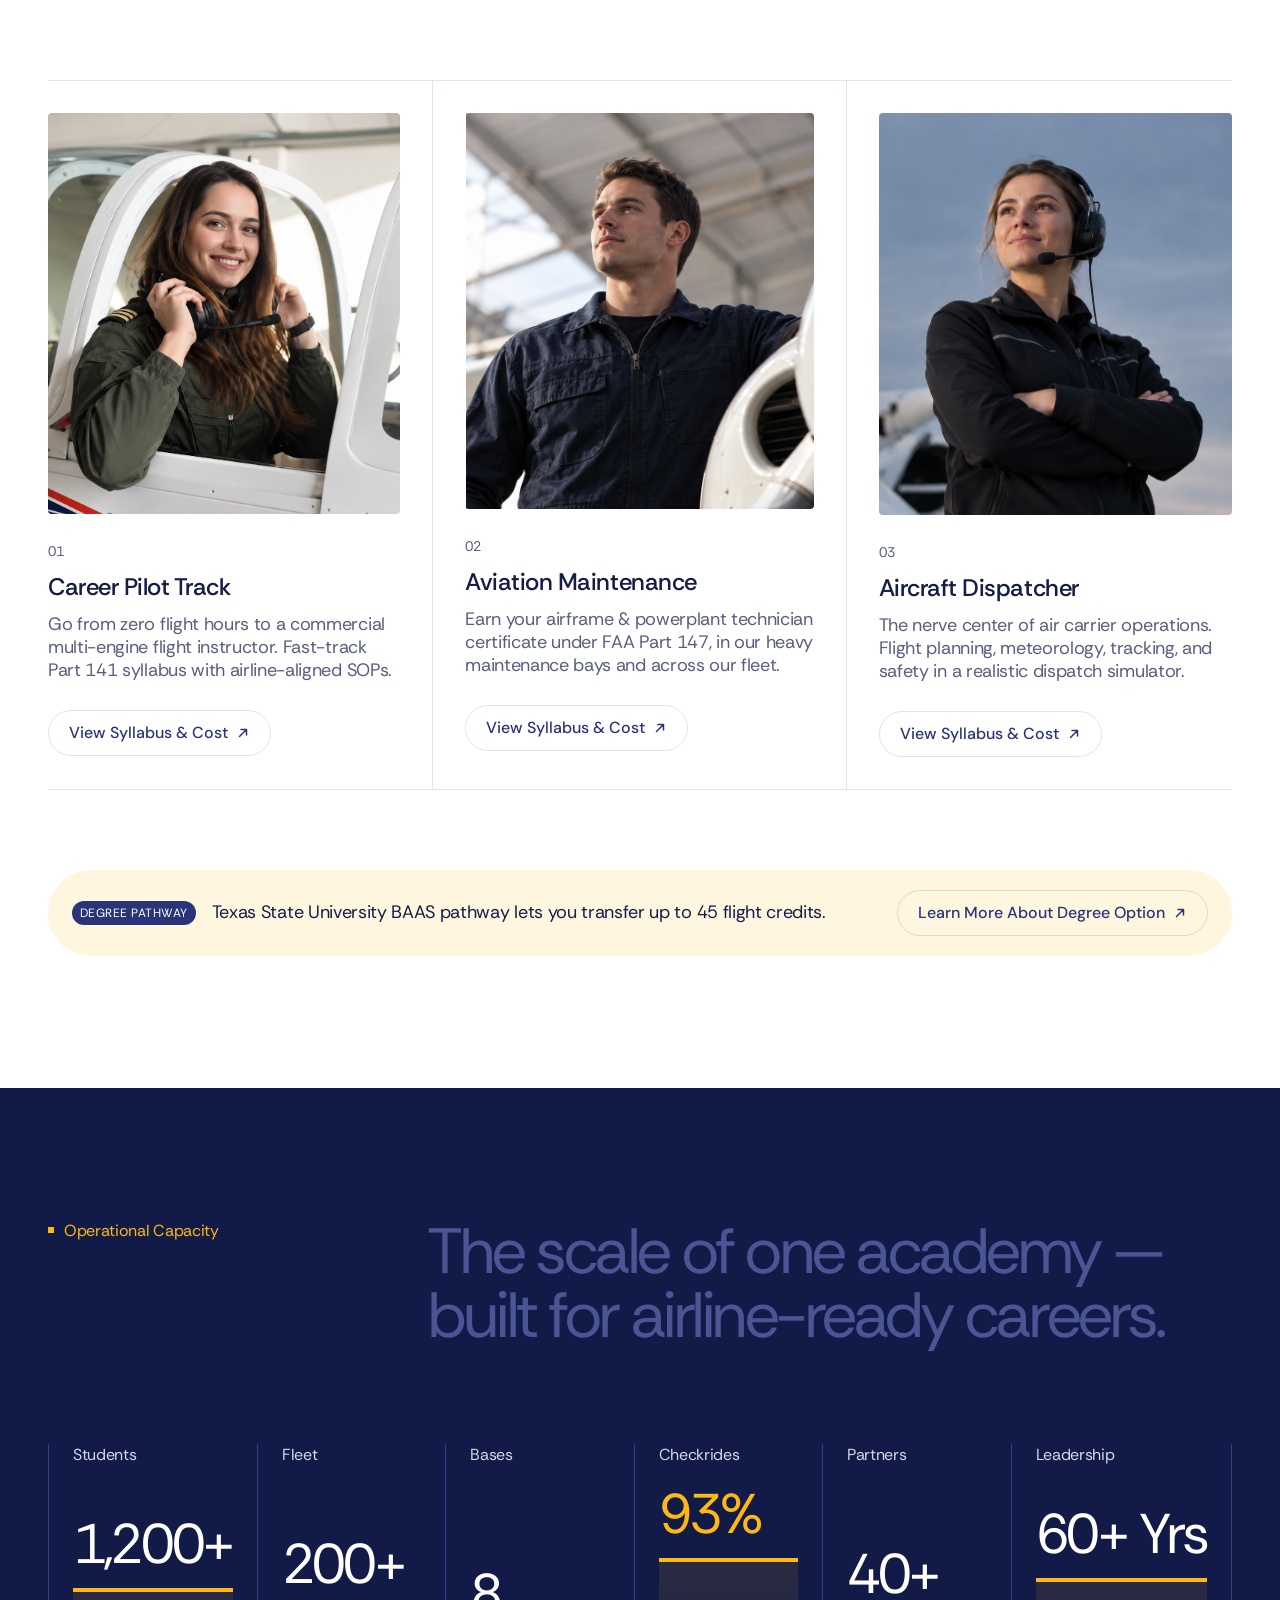
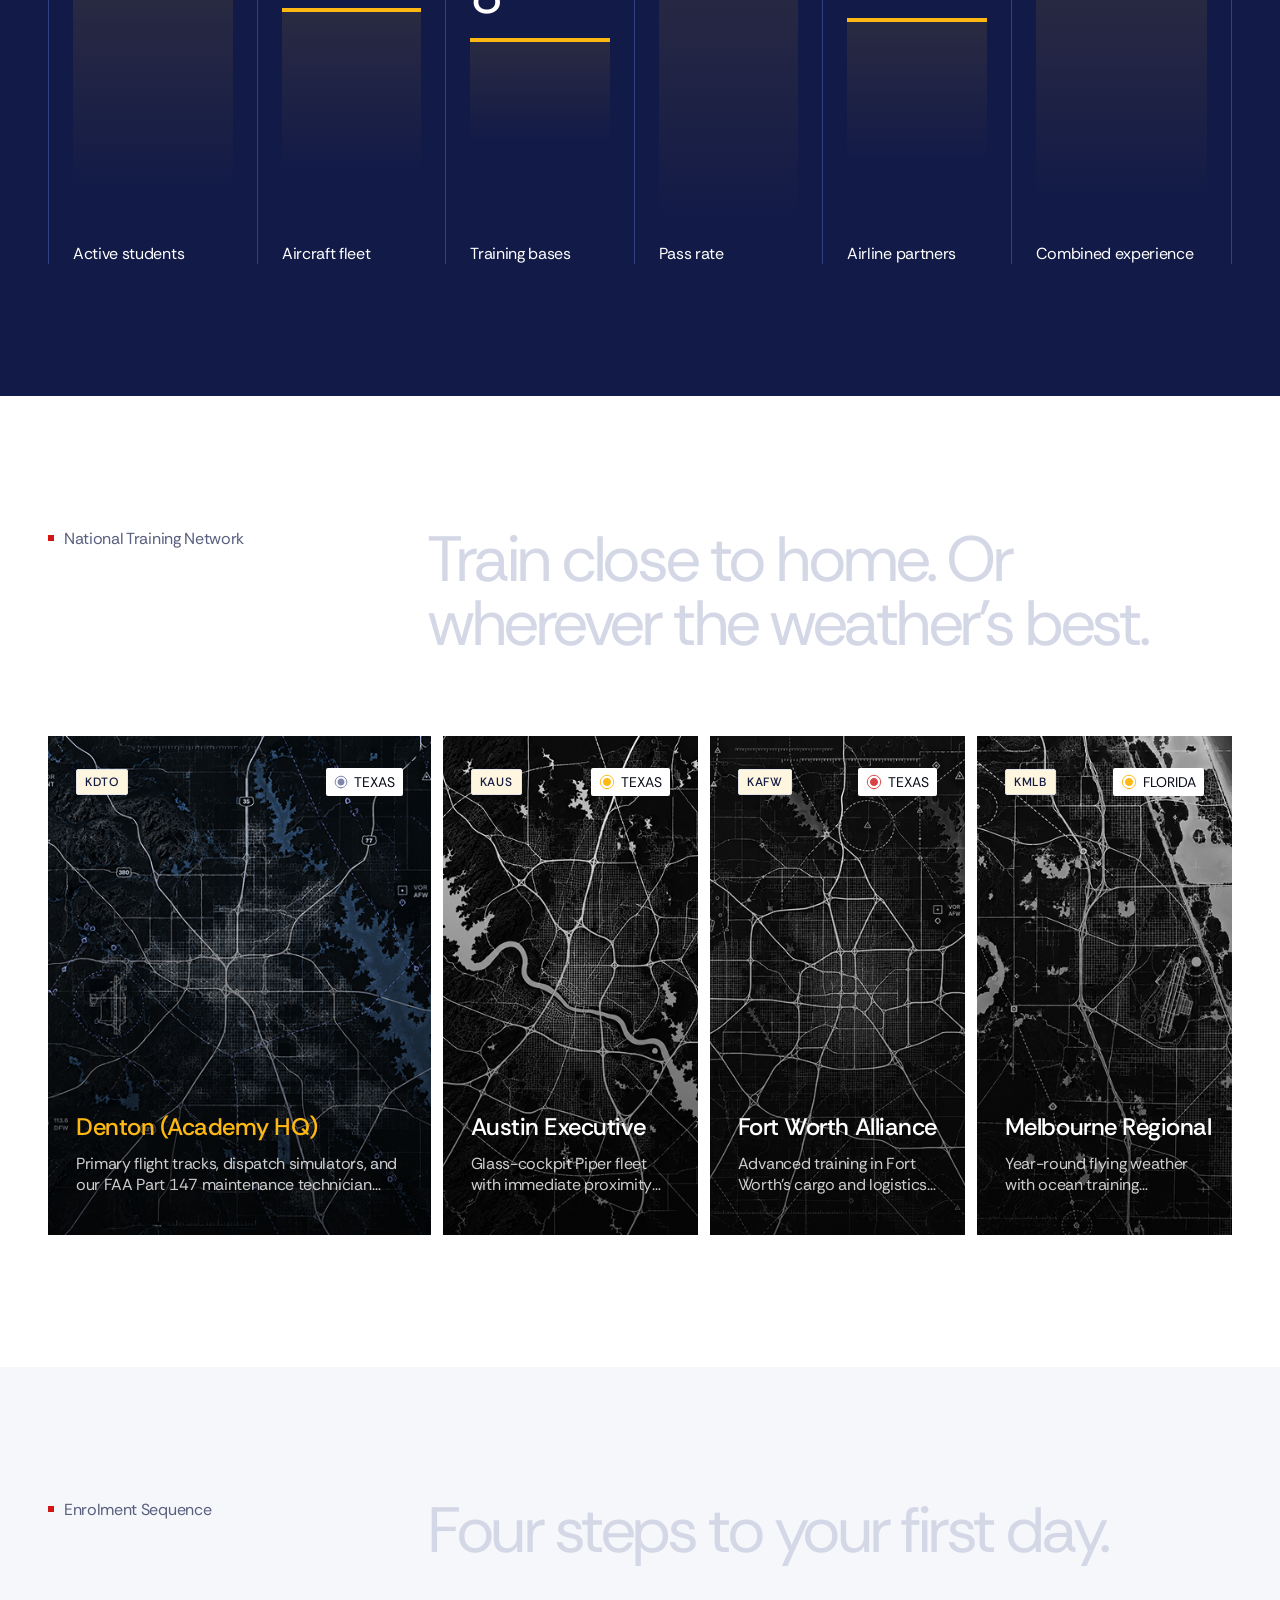
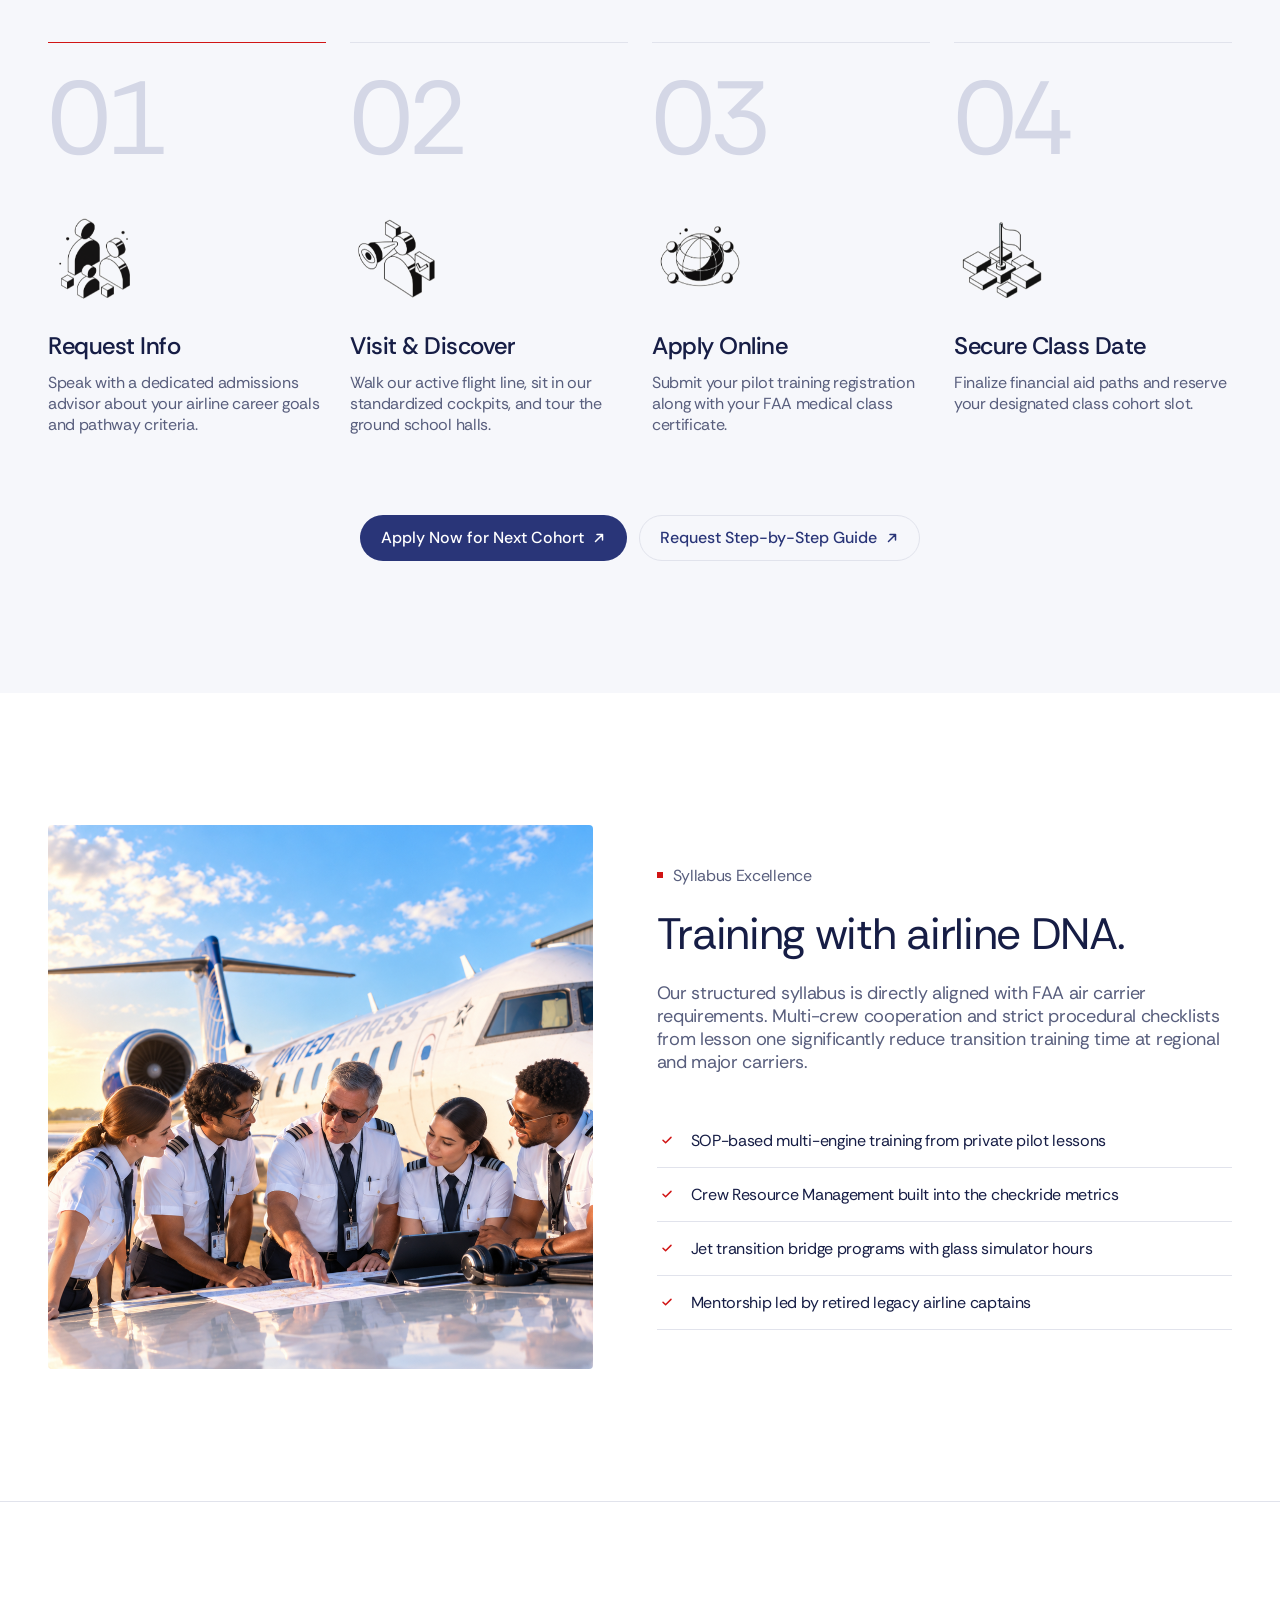
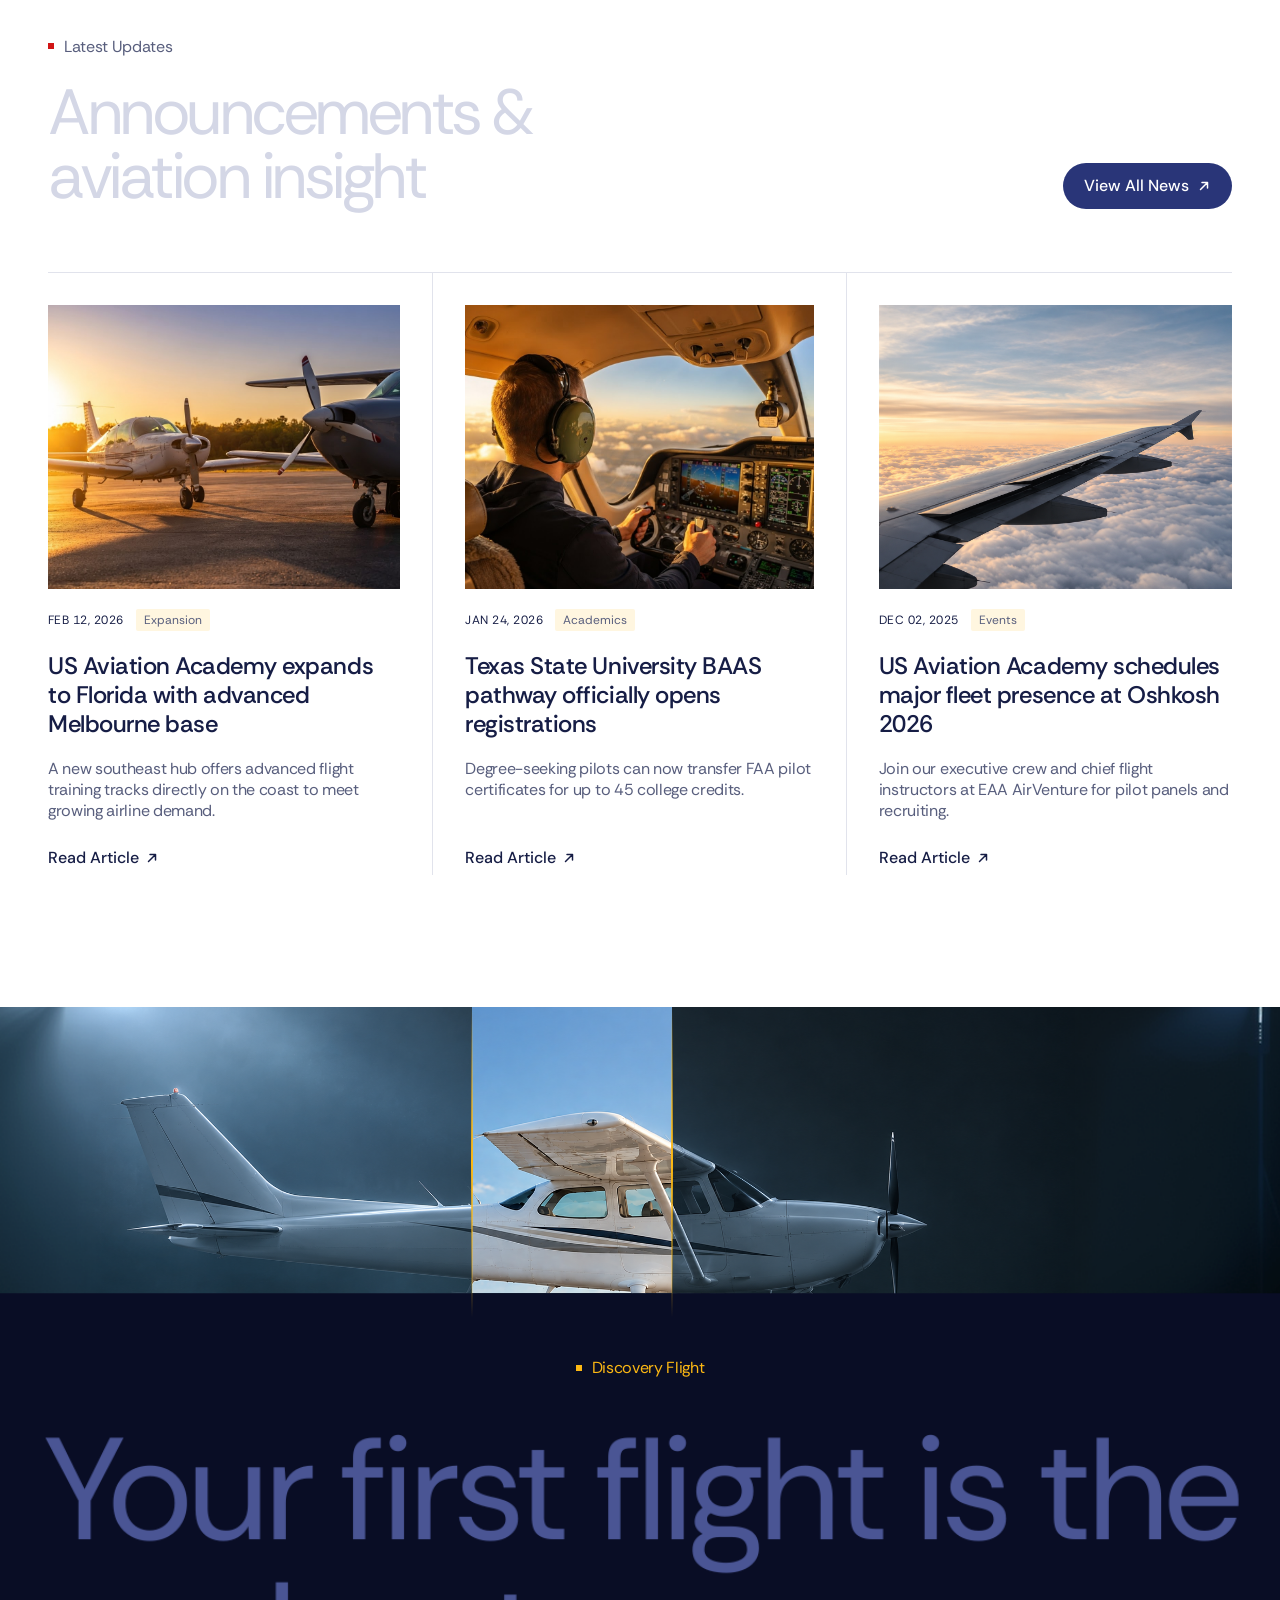
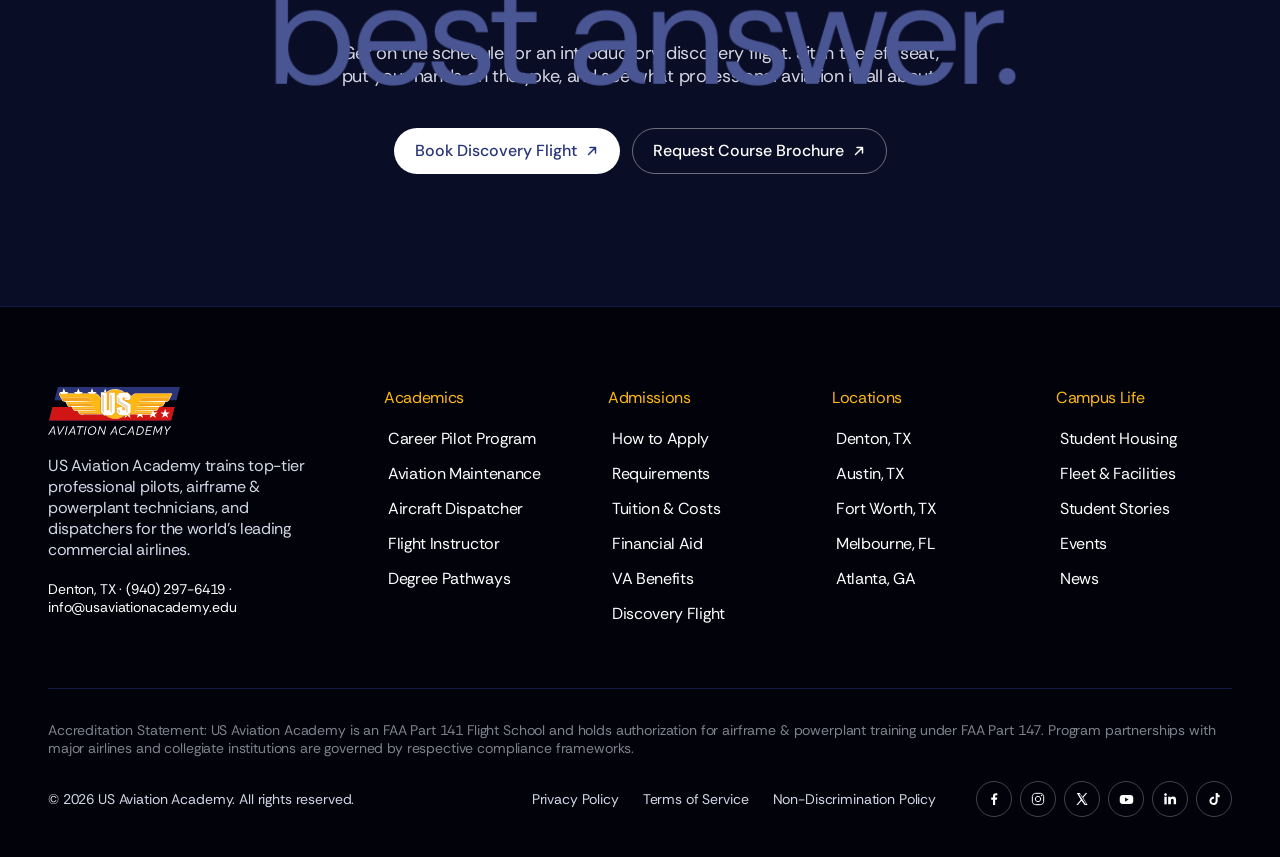
==== commit 98f87c11: "Make flight-plan card hover jitter-free Reveal the full description by sliding the text panel up wit" ====
--- a/index.html
+++ b/index.html
@@ -9,7 +9,7 @@
   <link rel="preconnect" href="https://fonts.gstatic.com" crossorigin>
   <link href="https://fonts.googleapis.com/css2?family=DM+Sans:opsz,wght@9..40,400;9..40,500&family=Rethink+Sans:wght@400;500&display=swap" rel="stylesheet">
   <link href="https://api.fontshare.com/v2/css?f[]=satoshi@400&display=swap" rel="stylesheet">
-  <link rel="stylesheet" href="styles.css?v=10">
+  <link rel="stylesheet" href="styles.css?v=11">
 </head>
 <body>
   <a class="skip-link" href="#main">Skip to content</a>
@@ -402,6 +402,6 @@
   </footer>
 
   <script src="vendor/lenis.min.js"></script>
-  <script src="main.js?v=10"></script>
+  <script src="main.js?v=11"></script>
 </body>
 </html>
--- a/styles.css
+++ b/styles.css
@@ -616,17 +616,21 @@
   background: linear-gradient(180deg, rgba(0, 0, 0, 0), rgba(0, 0, 0, 0.7));
   -webkit-backdrop-filter: blur(5px); backdrop-filter: blur(5px);
   -webkit-mask-image: linear-gradient(180deg, transparent 0, #000 56px); mask-image: linear-gradient(180deg, transparent 0, #000 56px);
-}
-.phase-bar { display: block; width: 80px; height: 4px; background: var(--secondary); transform-origin: left; transition: transform 700ms var(--ease-appear); }
+  /* At rest the panel sits lower by the hidden lines' height (--extra, set in main.js),
+     so only two lines show. Hover slides it up with a transform: no layout, no jitter. */
+  transform: translate3d(0, var(--extra, 0px), 0);
+  transition: transform 800ms var(--ease-appear);
+  will-change: transform;
+}
+.phase-bar { display: block; width: 80px; height: 4px; background: var(--secondary); transform-origin: left; transition: transform 800ms var(--ease-appear); }
 .phase-bottom h3 { font-weight: 500; font-size: 24px; line-height: 29px; letter-spacing: -0.02em; white-space: nowrap; }
 .phase-bottom p {
   font-size: 16px; line-height: 21px; opacity: 0.8;
-  display: -webkit-box; -webkit-line-clamp: 2; -webkit-box-orient: vertical; overflow: hidden;
-  max-height: 42px; /* 2 lines; expands smoothly on hover via --full (set in main.js) */
-  transition: max-height 700ms var(--ease-appear), opacity 700ms var(--ease-appear);
-}
-.phase-card.is-unclamped .phase-bottom p { display: block; -webkit-line-clamp: unset; }
-.phase-card.is-open .phase-bottom p { max-height: var(--full, 126px); opacity: 1; }
+  clip-path: inset(0 0 var(--extra, 0px) 0); /* hide lines 3+ at rest */
+  transition: clip-path 800ms var(--ease-appear), opacity 800ms var(--ease-appear);
+}
+.phase-card.is-open .phase-bottom { transform: translate3d(0, 0, 0); }
+.phase-card.is-open .phase-bottom p { clip-path: inset(0 0 0 0); opacity: 1; }
 
 /* Blueprint grid behind the navy heroes: major lines every 107.59px, minor every 21.52px,
    white at 10%, radial mask (full in the centre → 25% at the edges) */
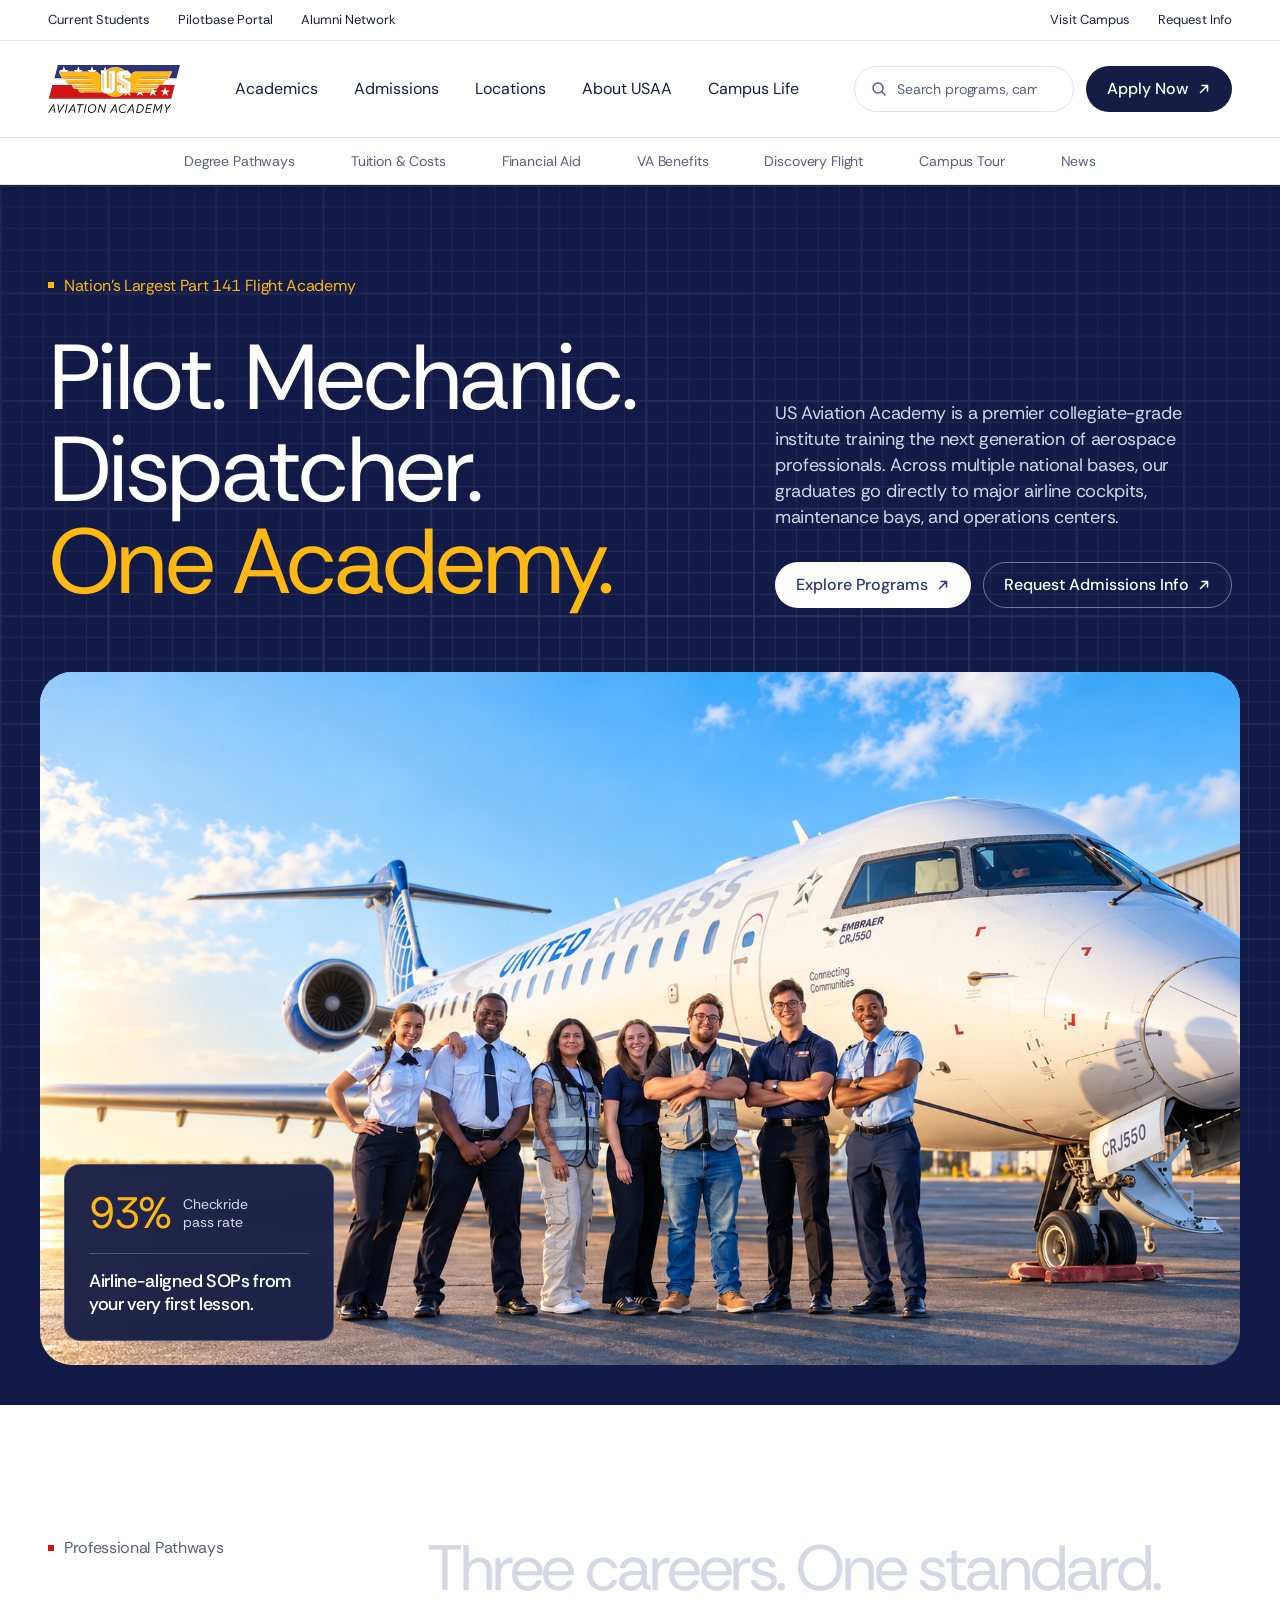
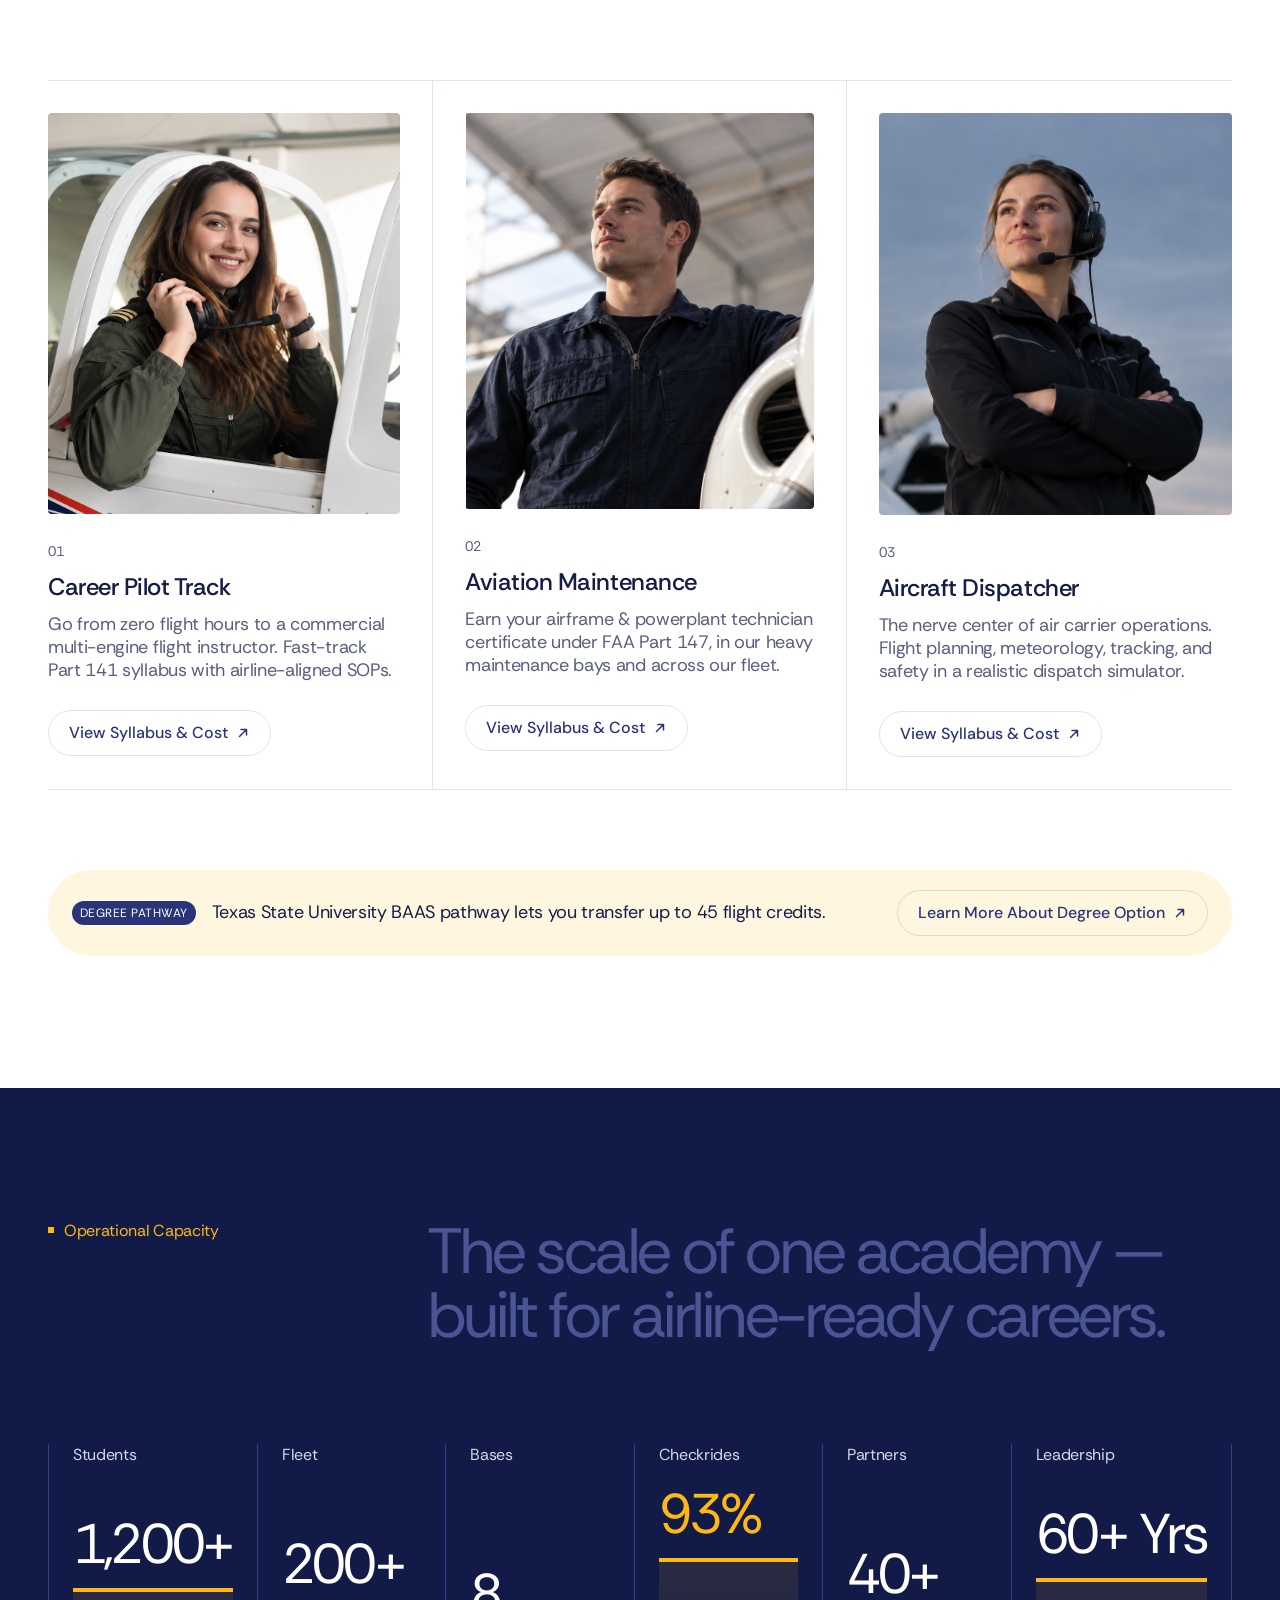
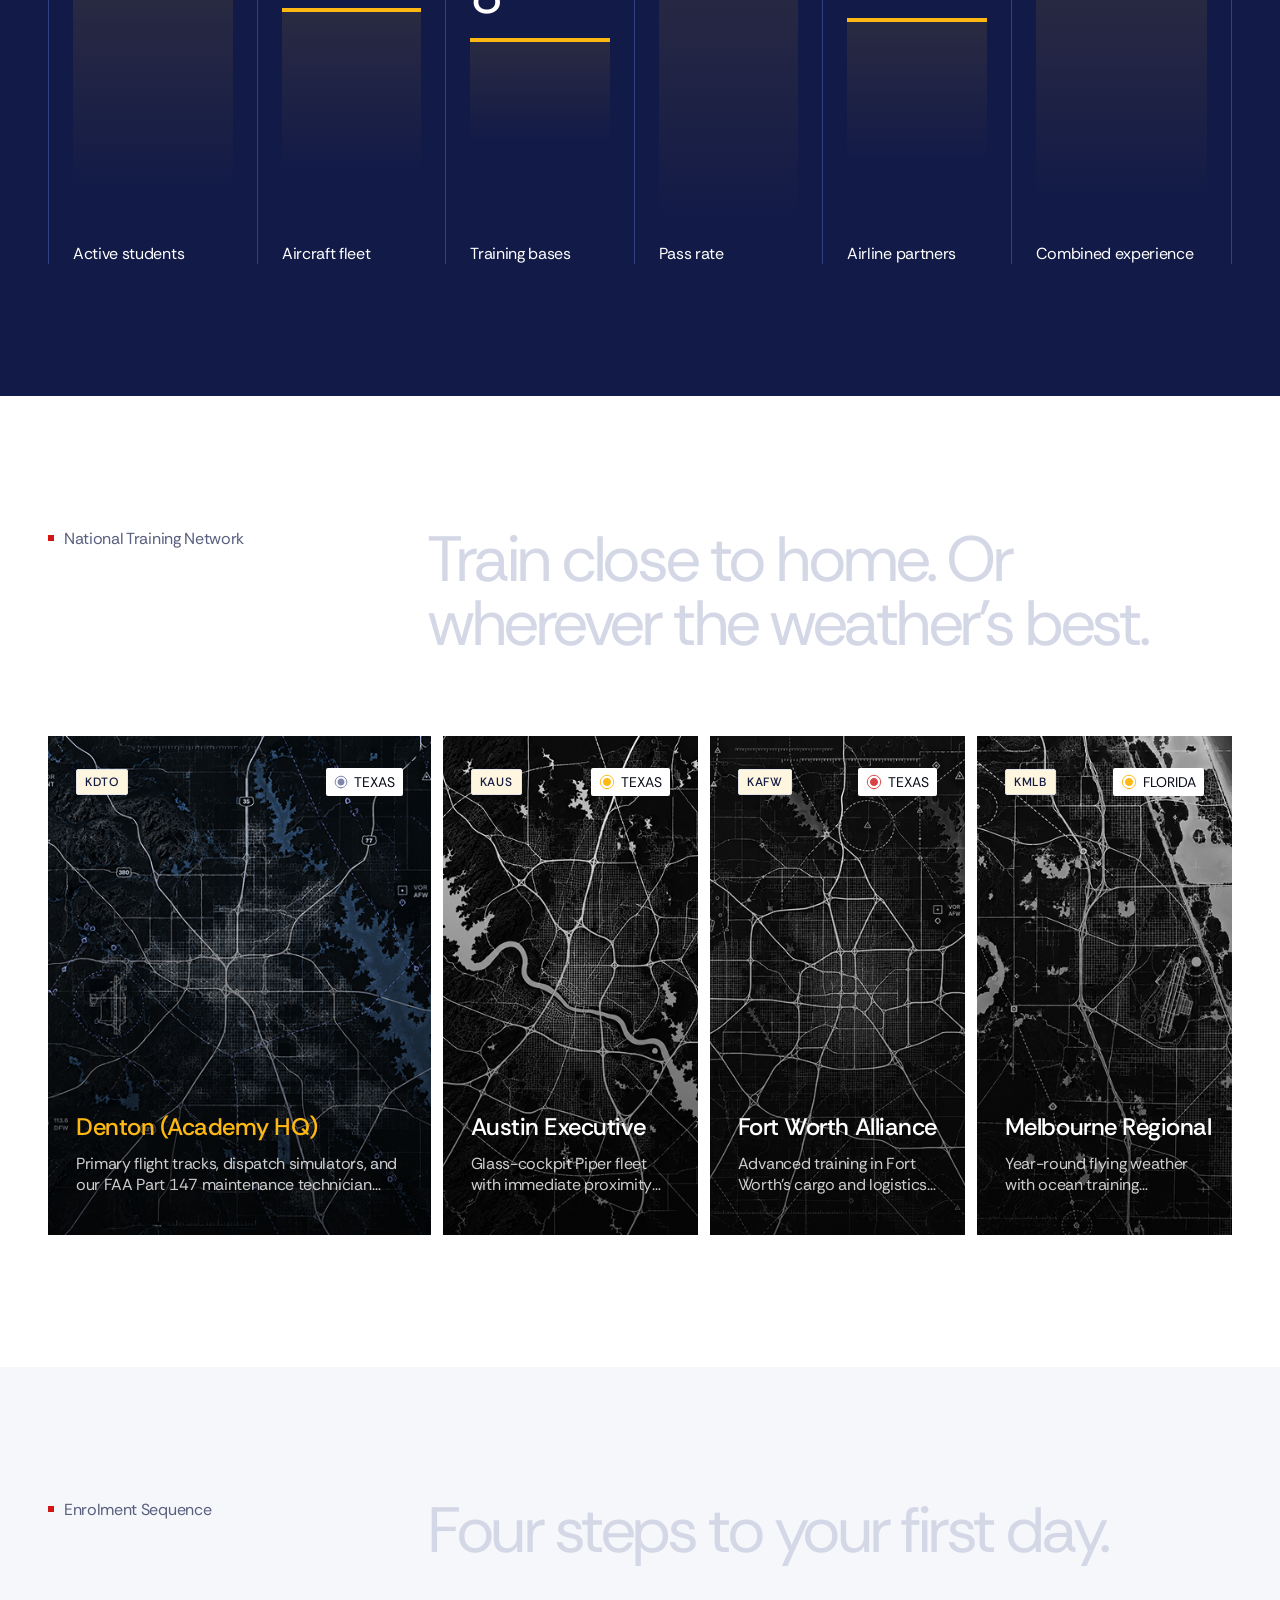
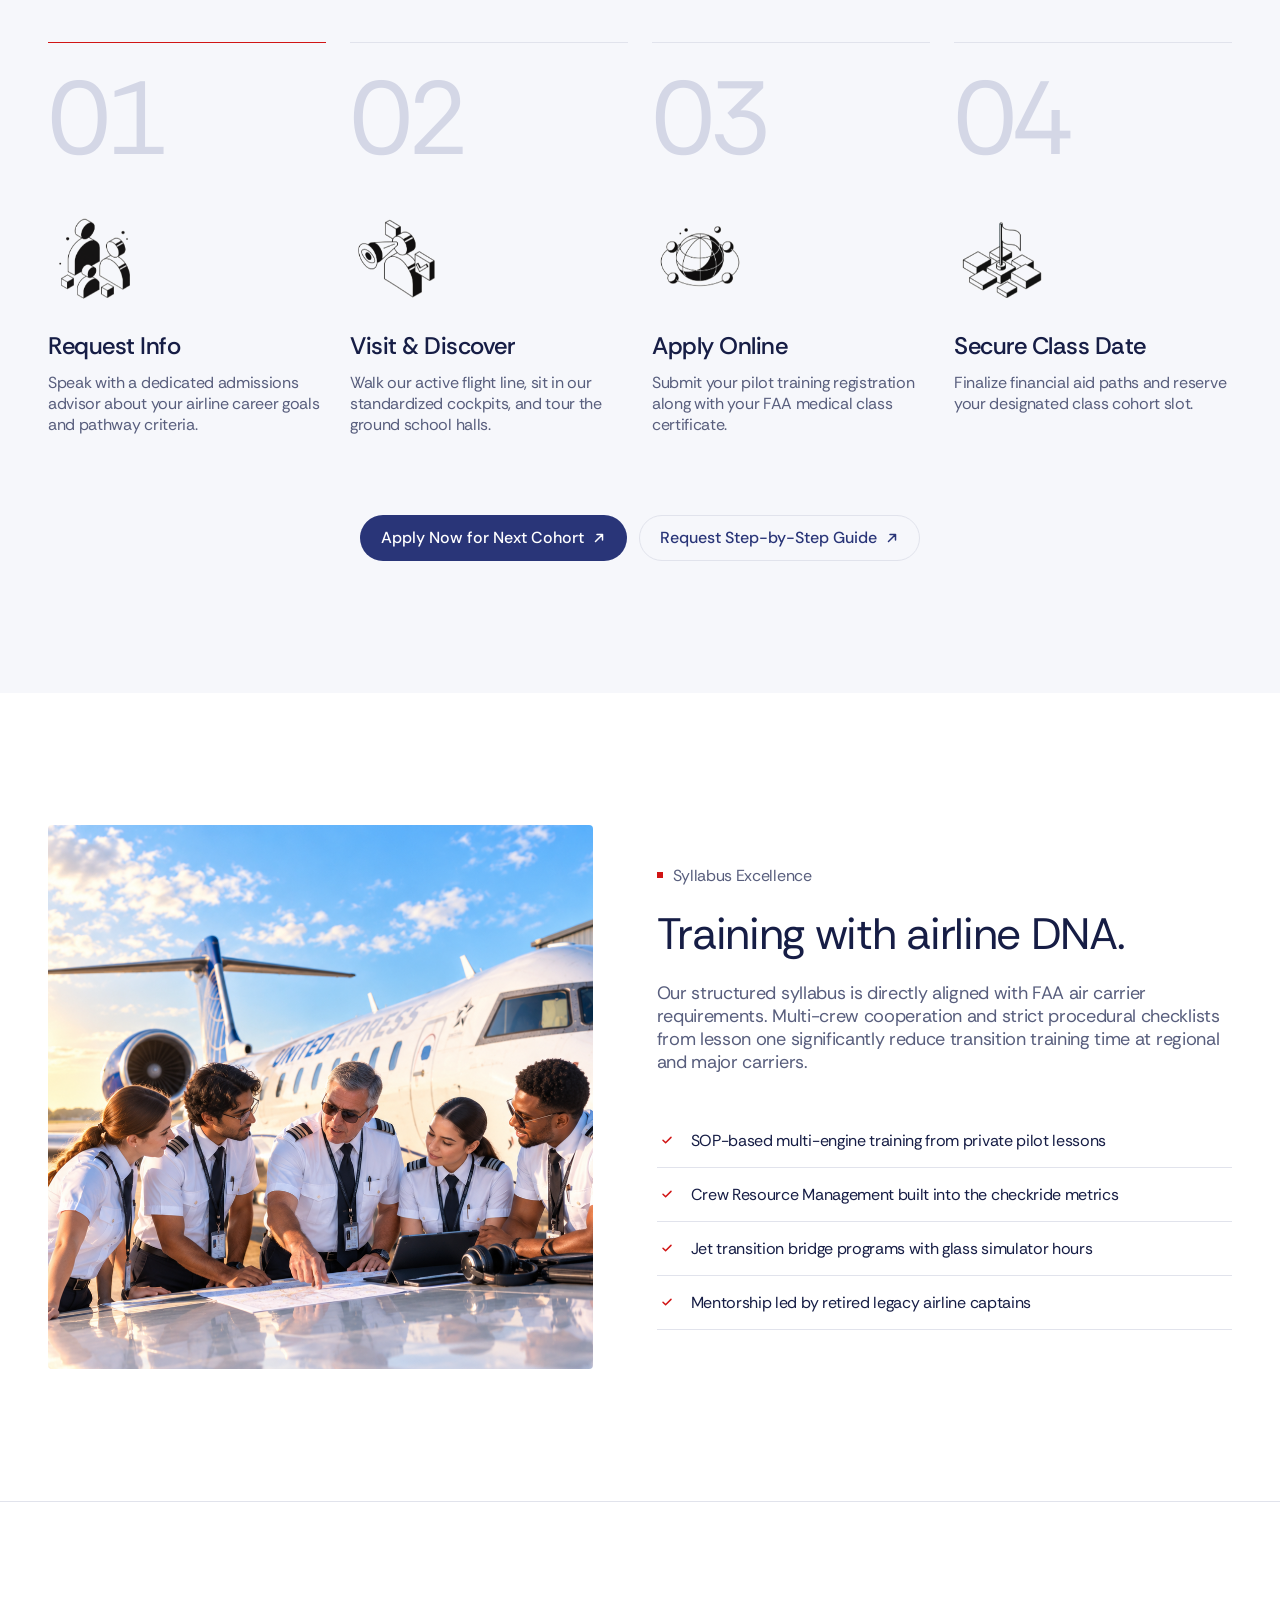
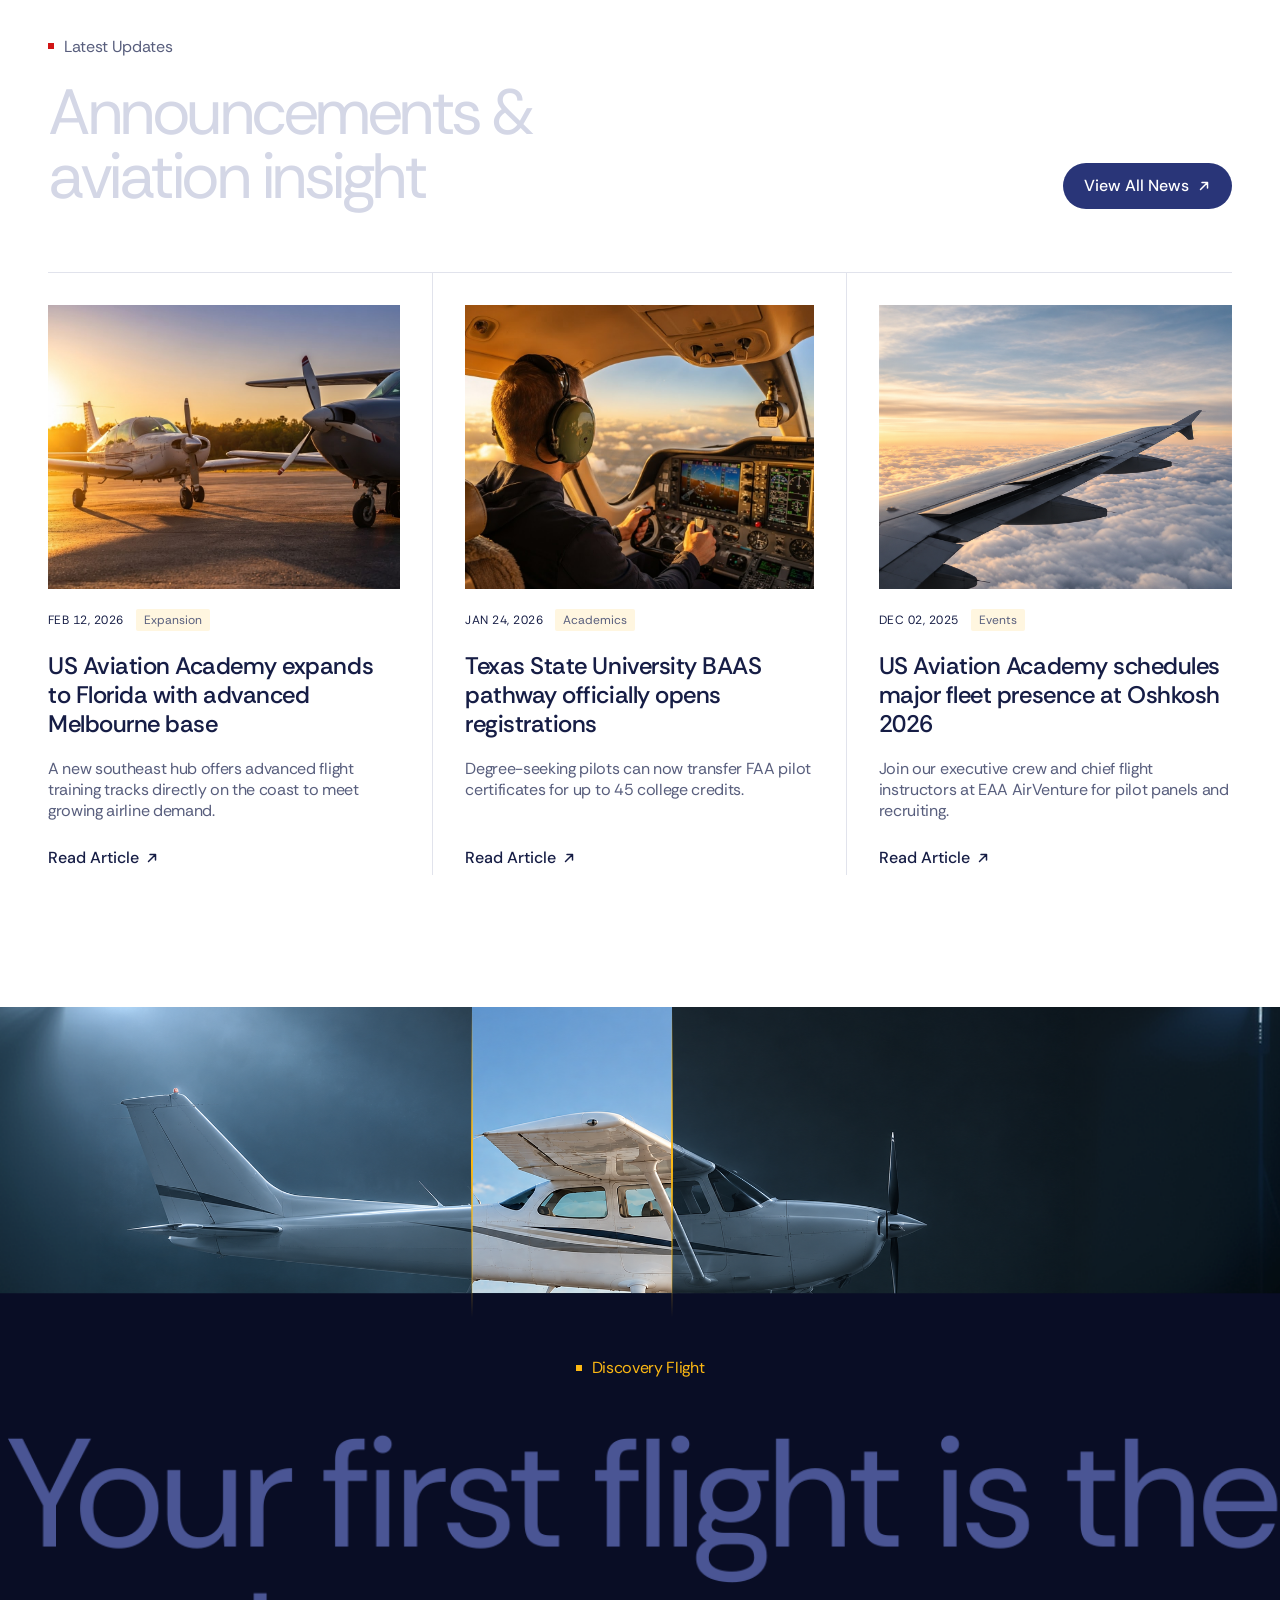
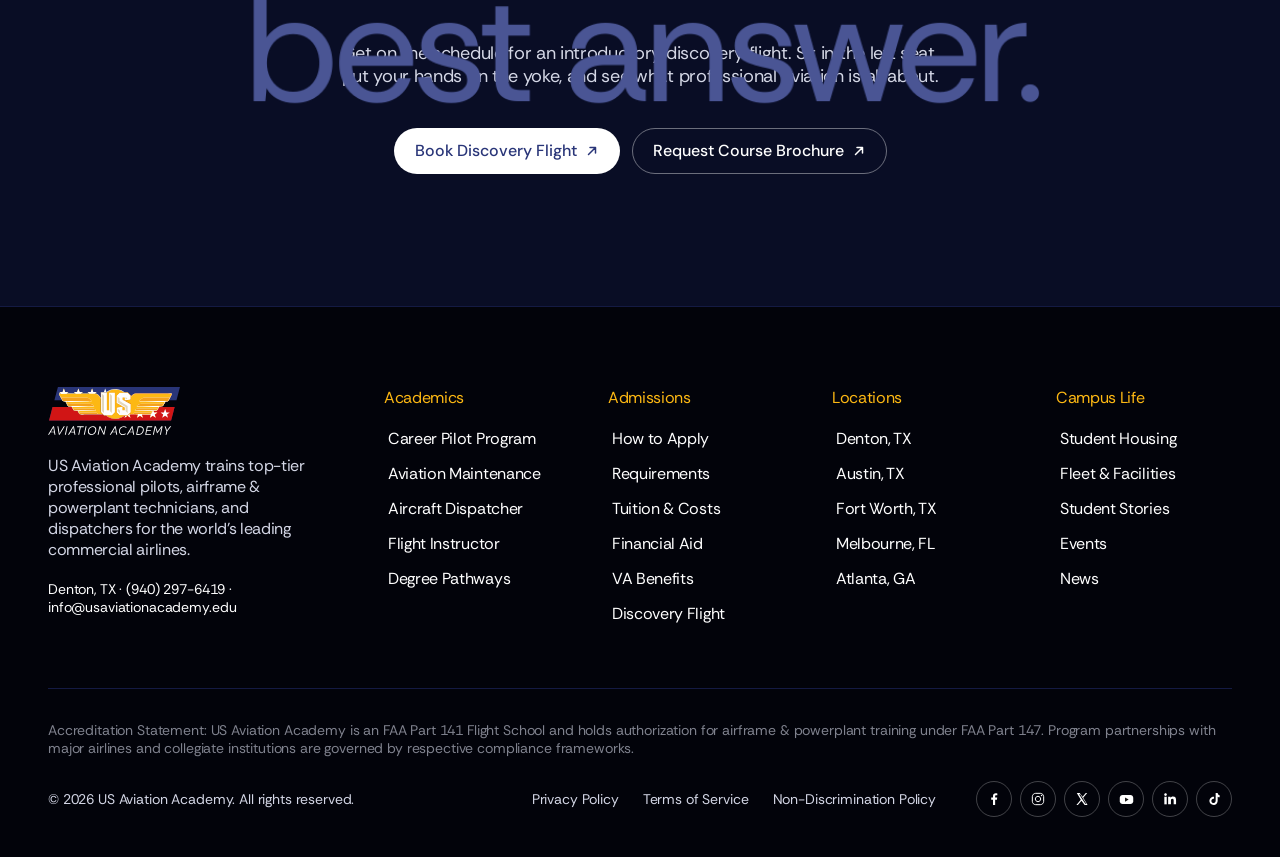
==== commit 7c1b2e71: "Use Rethink Sans for accreditation card text Matches the updated Figma: titles Rethink Sans Medium 2" ====
--- a/index.html
+++ b/index.html
@@ -9,7 +9,7 @@
   <link rel="preconnect" href="https://fonts.gstatic.com" crossorigin>
   <link href="https://fonts.googleapis.com/css2?family=DM+Sans:opsz,wght@9..40,400;9..40,500&family=Rethink+Sans:wght@400;500&display=swap" rel="stylesheet">
   <link href="https://api.fontshare.com/v2/css?f[]=satoshi@400&display=swap" rel="stylesheet">
-  <link rel="stylesheet" href="styles.css?v=11">
+  <link rel="stylesheet" href="styles.css?v=12">
 </head>
 <body>
   <a class="skip-link" href="#main">Skip to content</a>
--- a/styles.css
+++ b/styles.css
@@ -768,9 +768,9 @@
   background: linear-gradient(180deg, rgba(0, 0, 0, 0), rgba(0, 0, 0, 0.7));
   -webkit-backdrop-filter: blur(5px); backdrop-filter: blur(5px);
 }
-.accred-copy h3 { font-family: "Satoshi", var(--font-display); font-weight: 400; font-size: 24px; line-height: 32px; letter-spacing: 0; white-space: nowrap; }
+.accred-copy h3 { font-family: var(--font-display); font-weight: 500; font-size: 24px; line-height: 32px; letter-spacing: 0; white-space: nowrap; }
 .accred-copy p {
-  font-family: "Satoshi", var(--font-display); font-size: 16px; line-height: 24px; letter-spacing: 0; opacity: 0.81;
+  font-family: var(--font-display); font-weight: 400; font-size: 16px; line-height: 24px; letter-spacing: 0; opacity: 0.81;
   display: -webkit-box; -webkit-line-clamp: 2; -webkit-box-orient: vertical; overflow: hidden;
 }
 
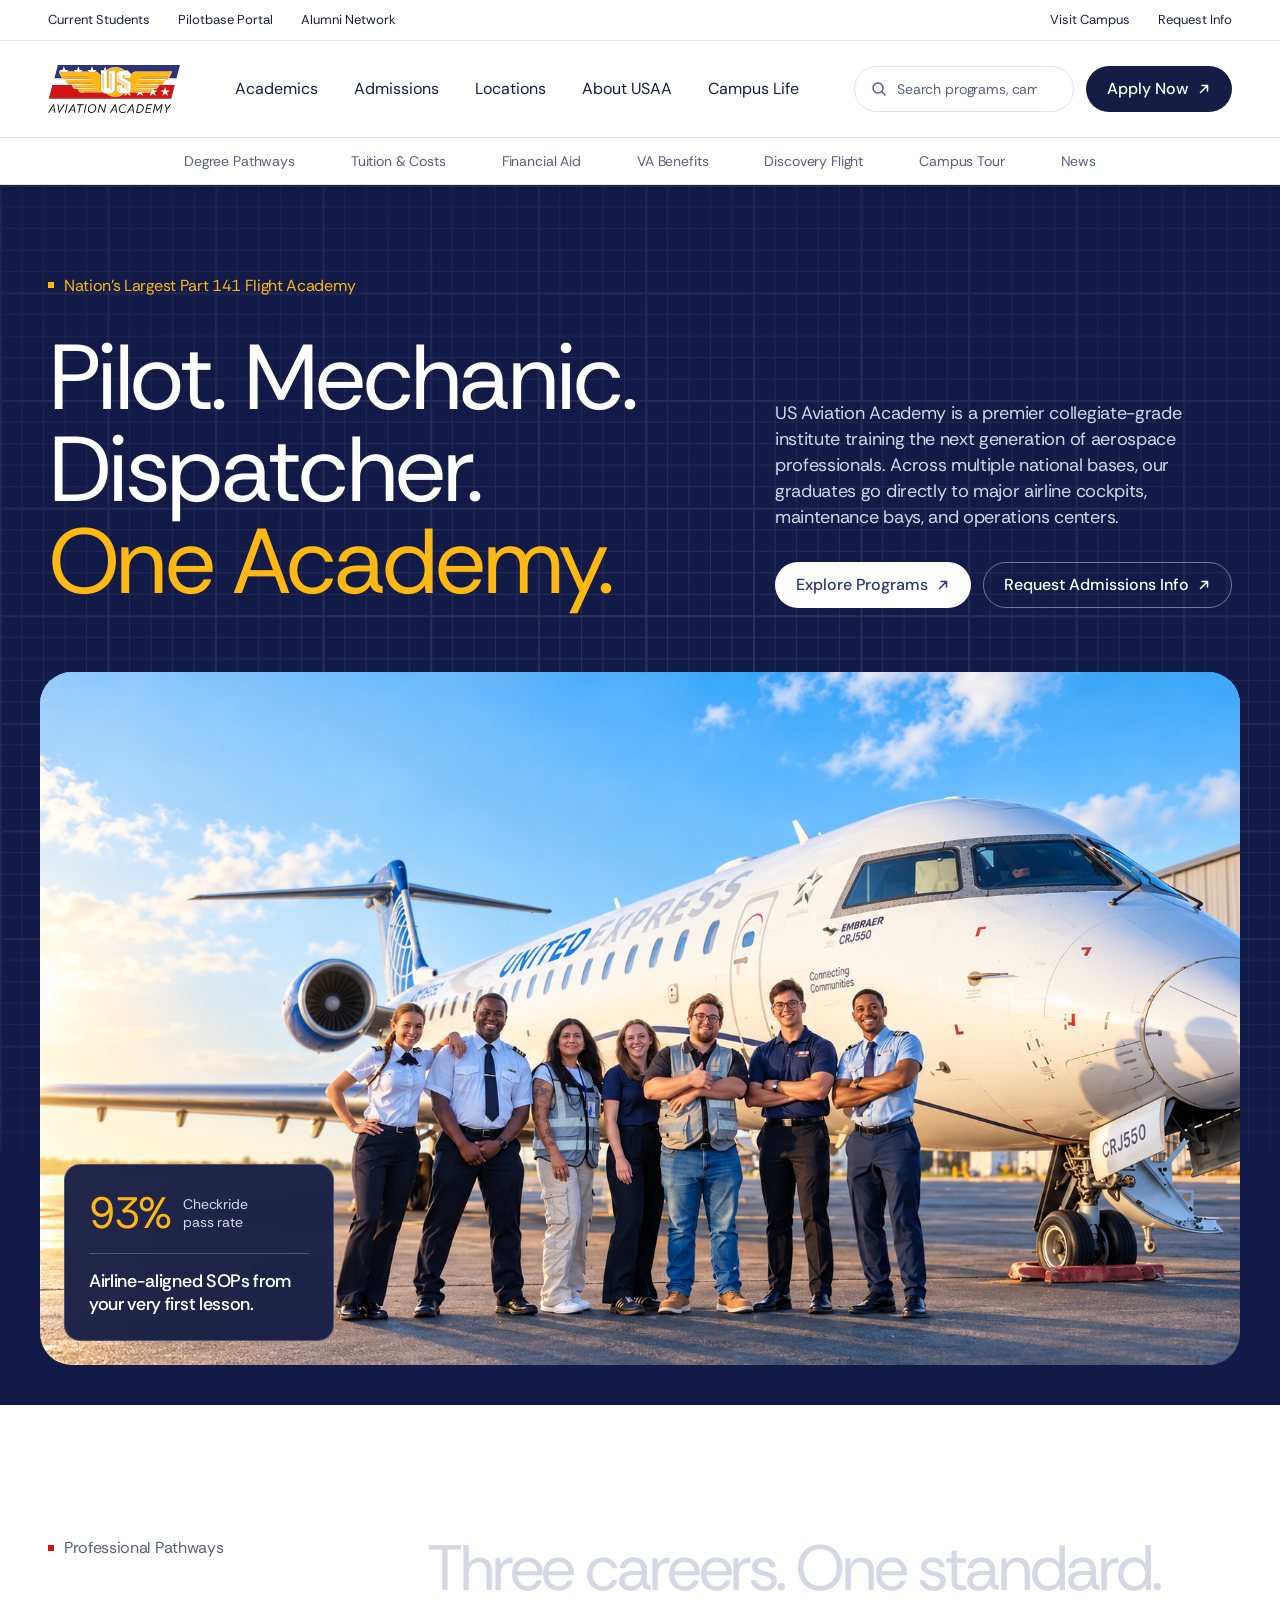
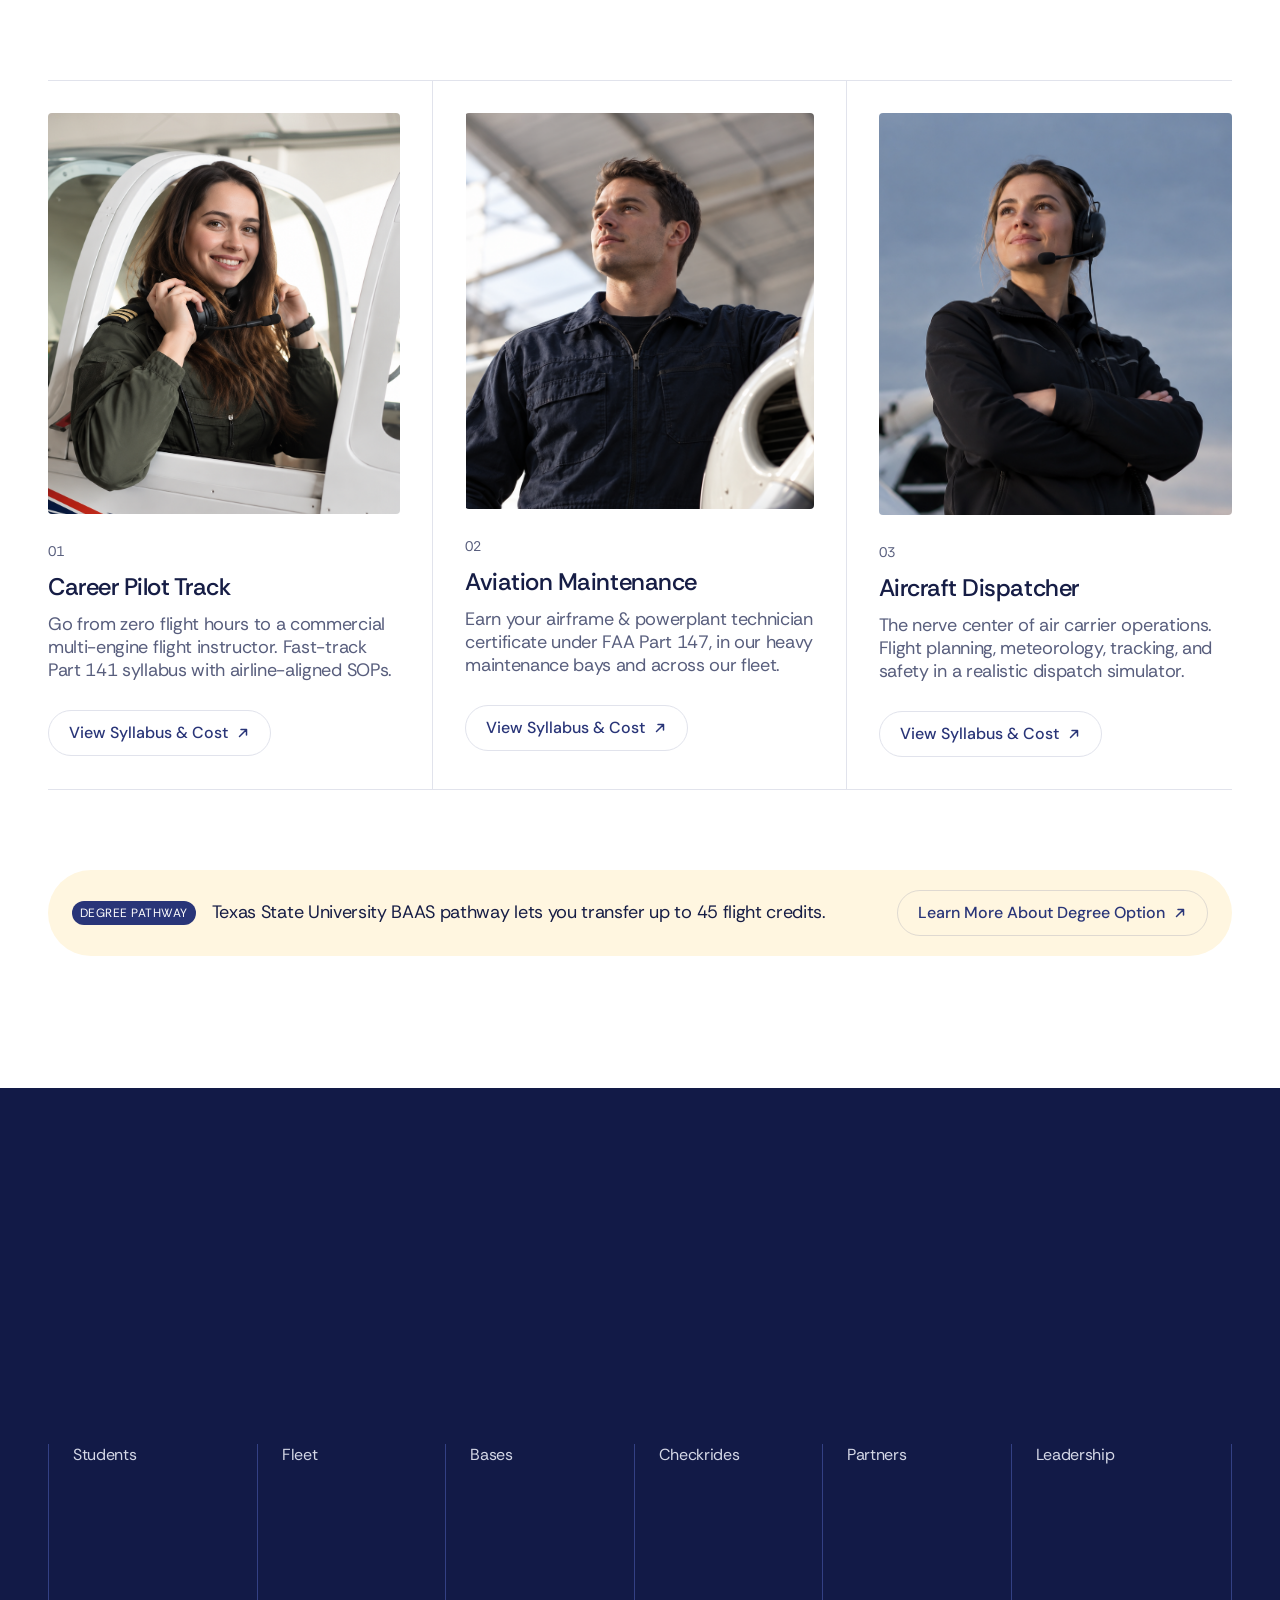
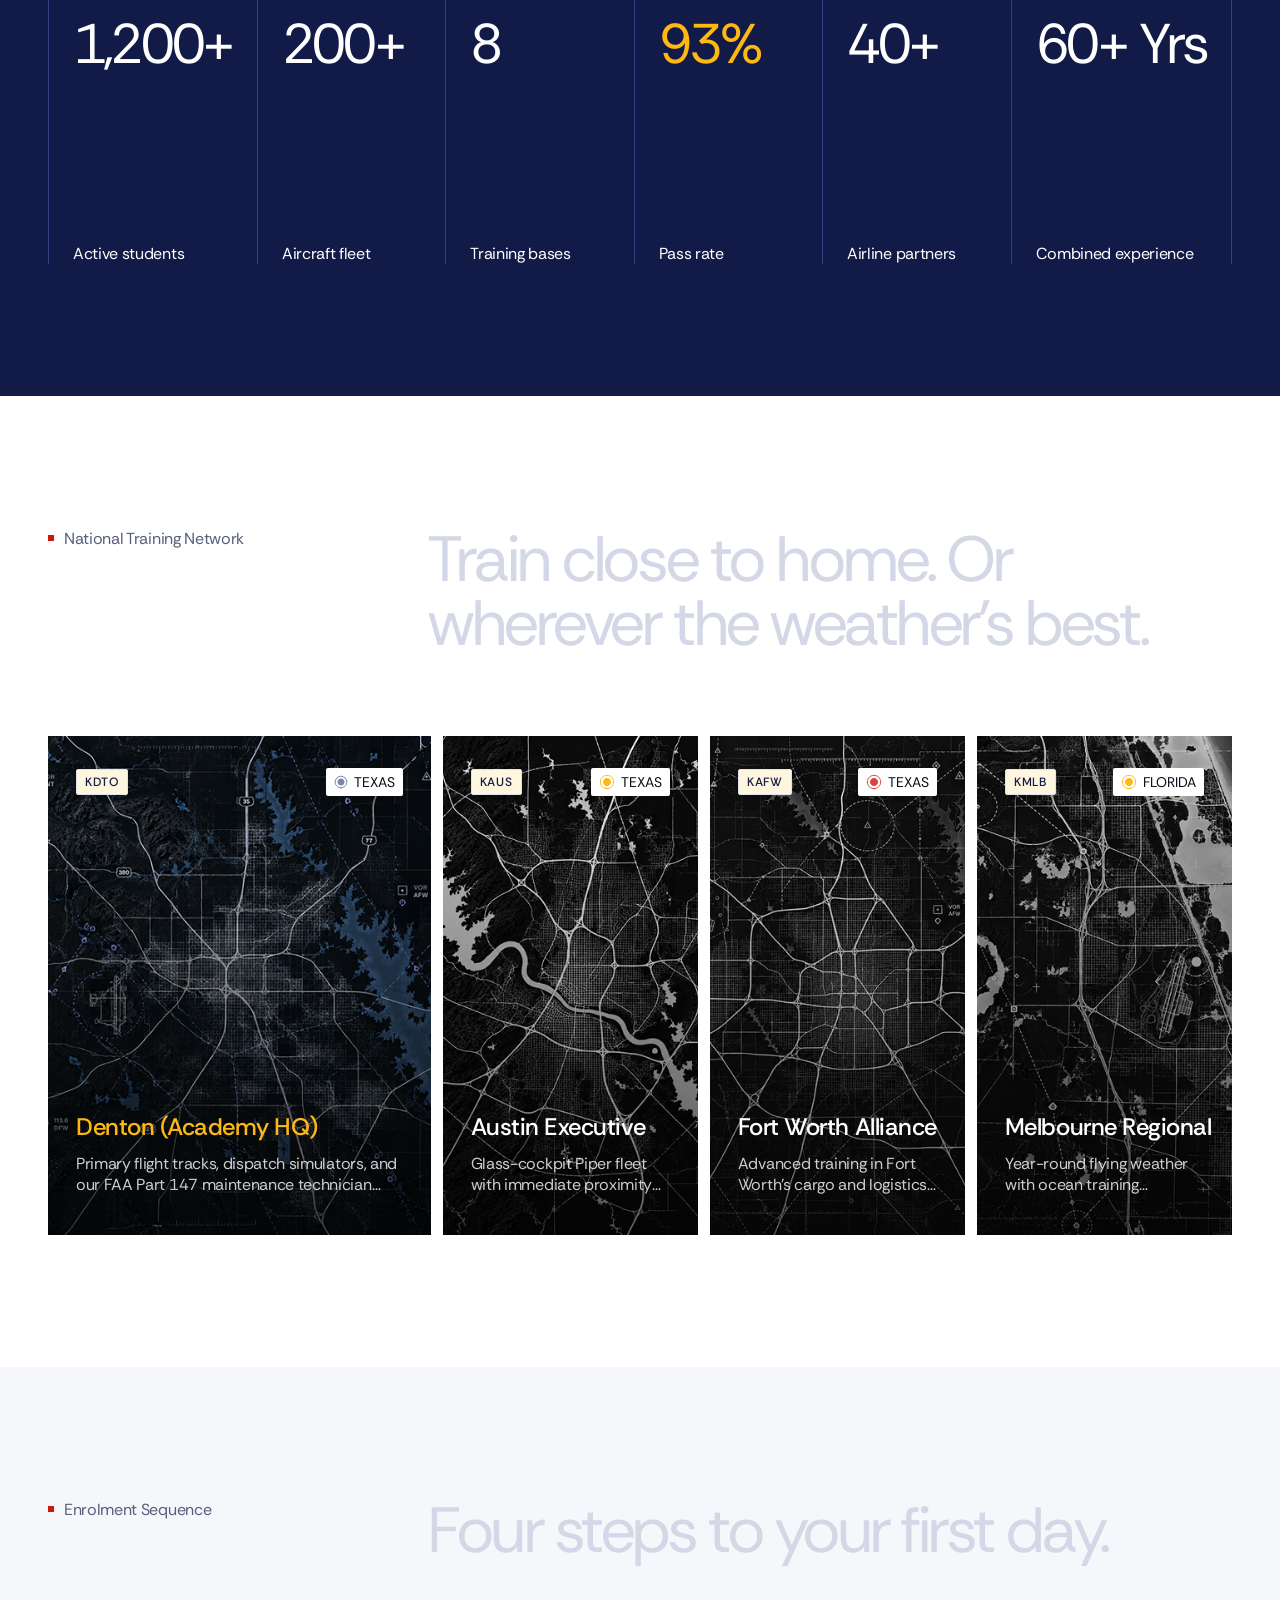
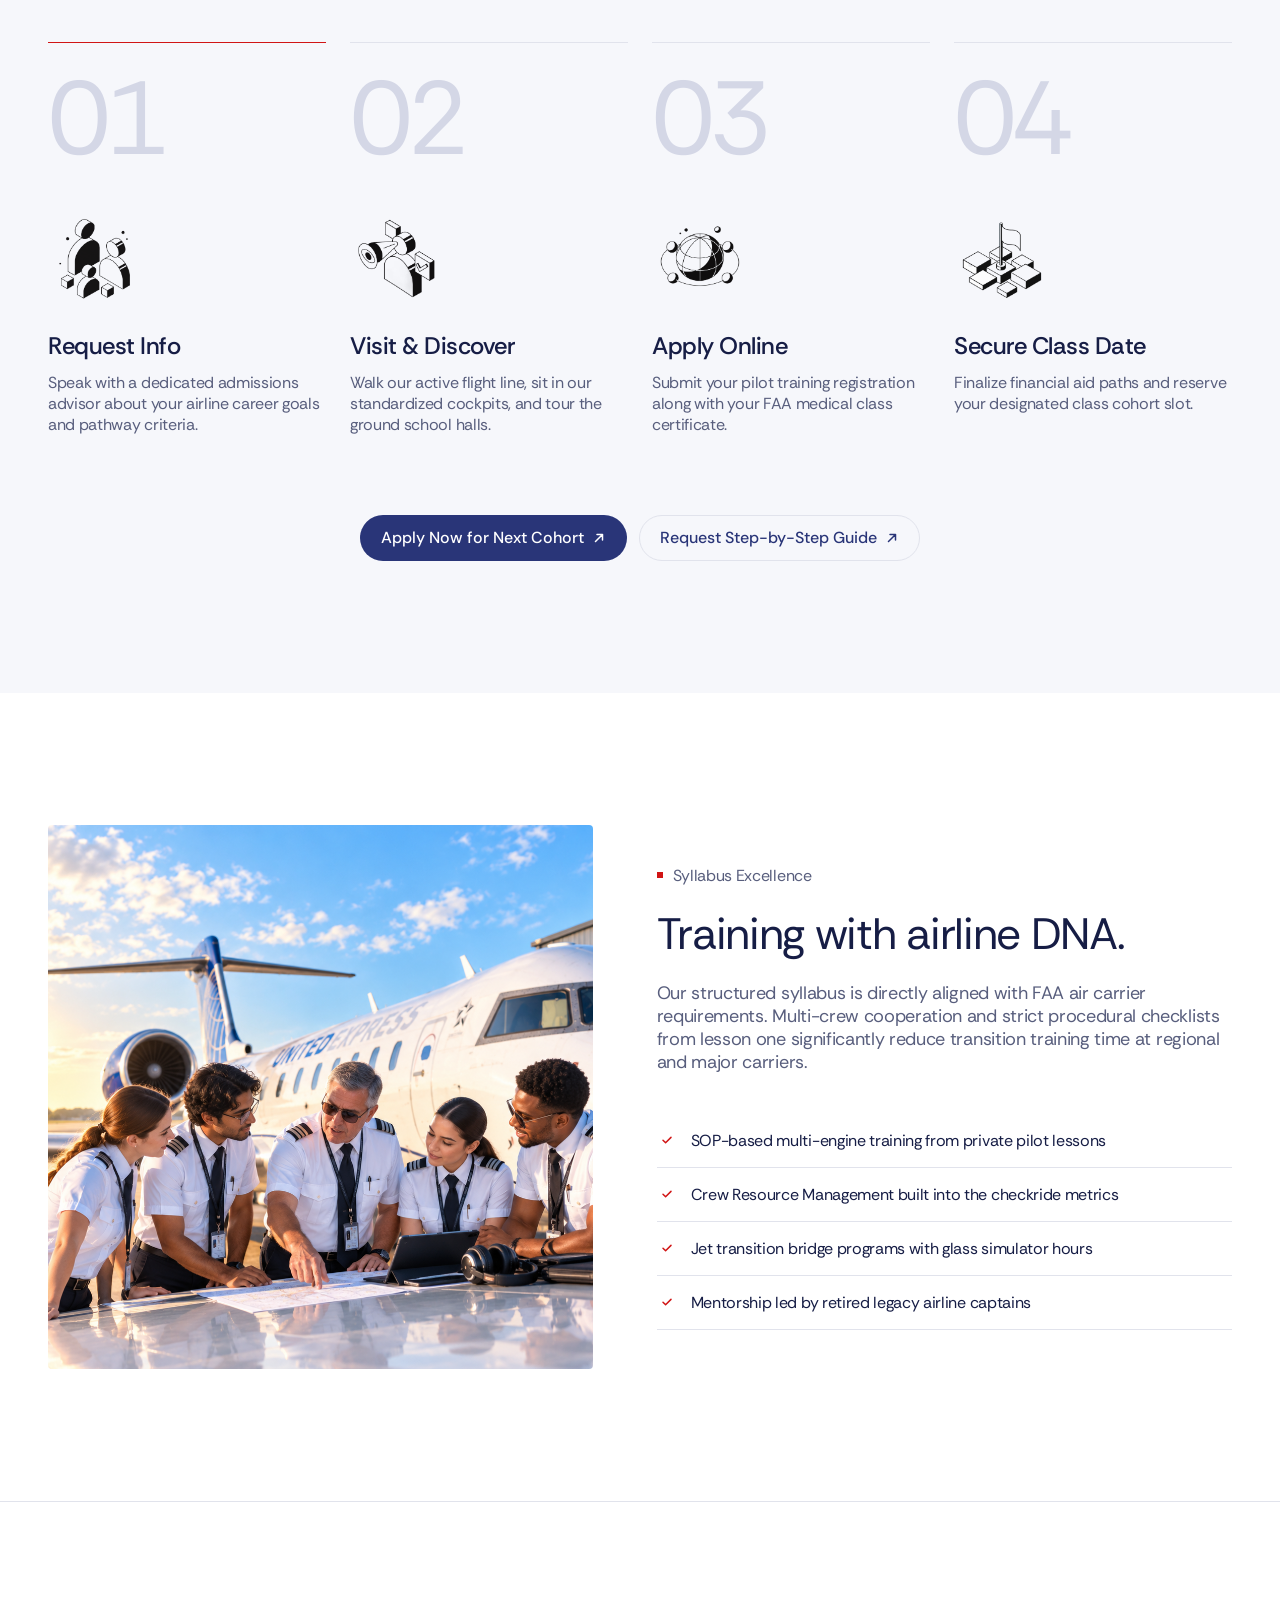
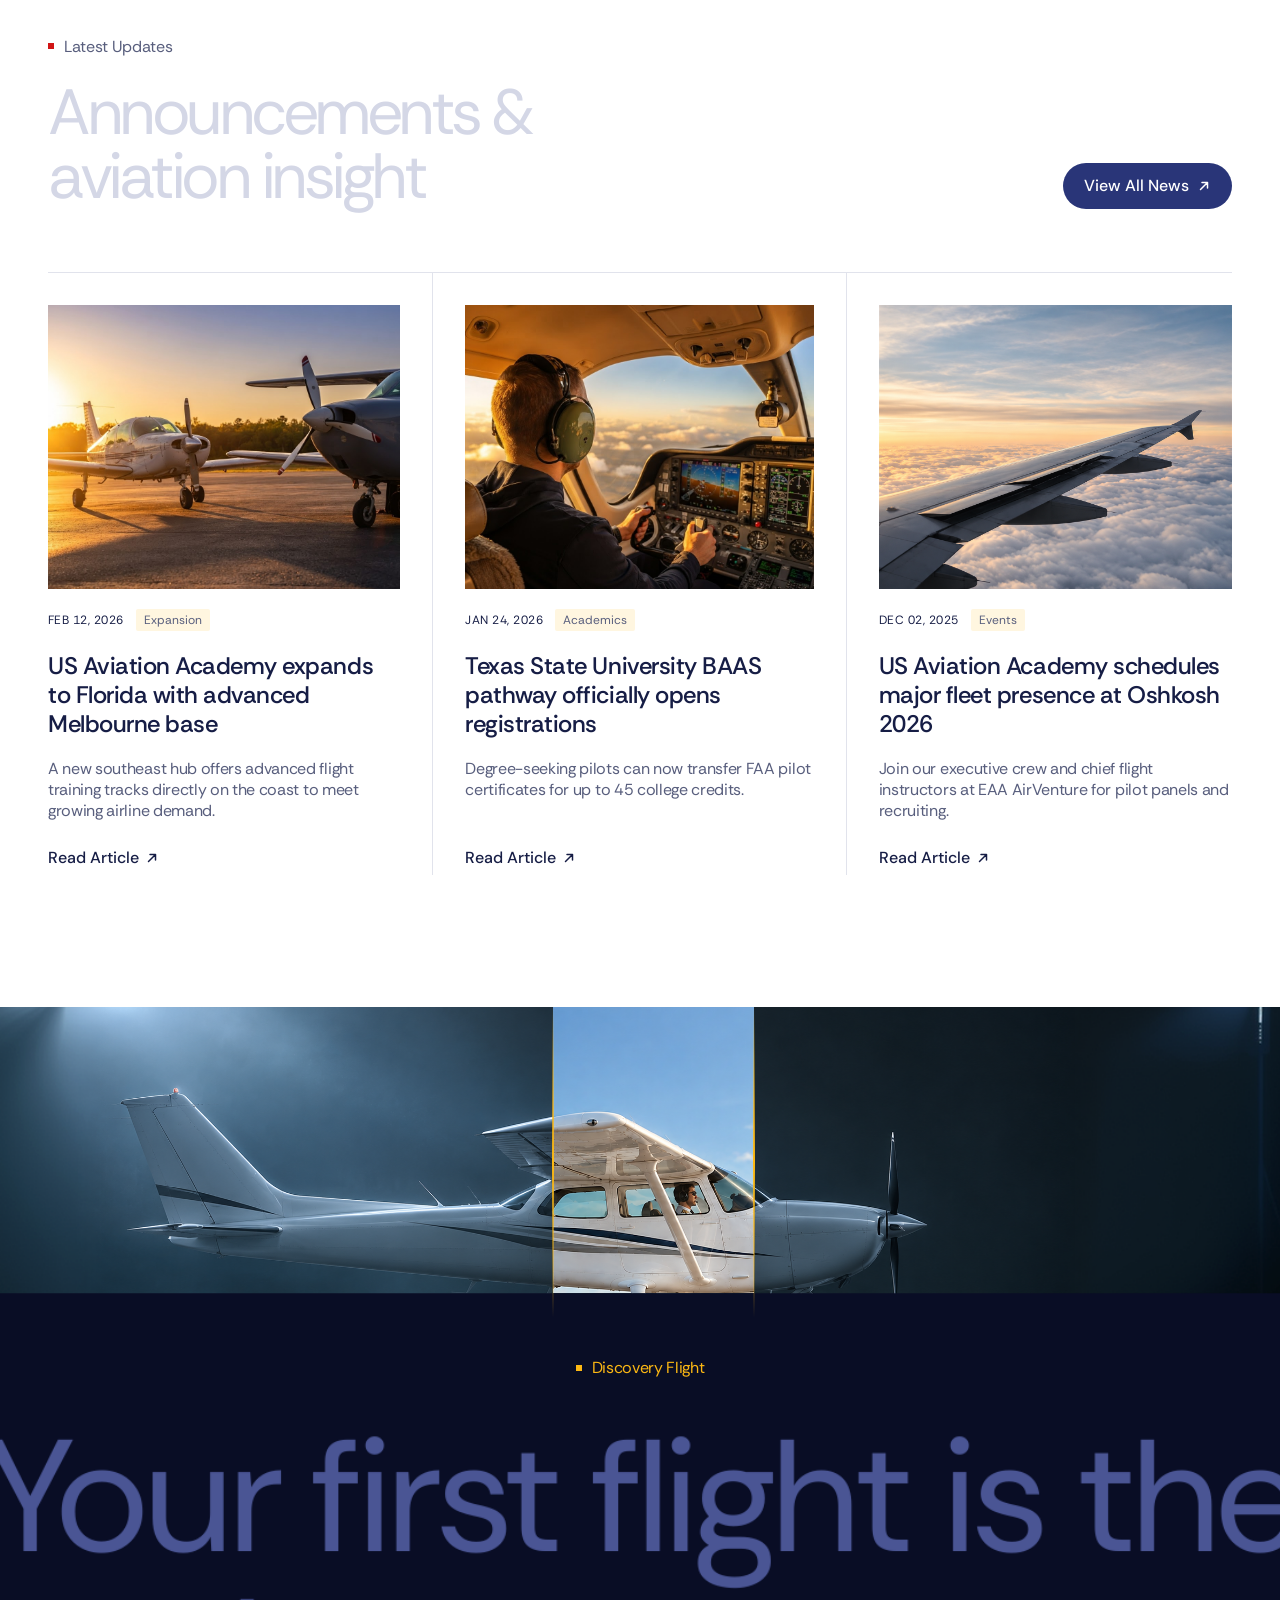
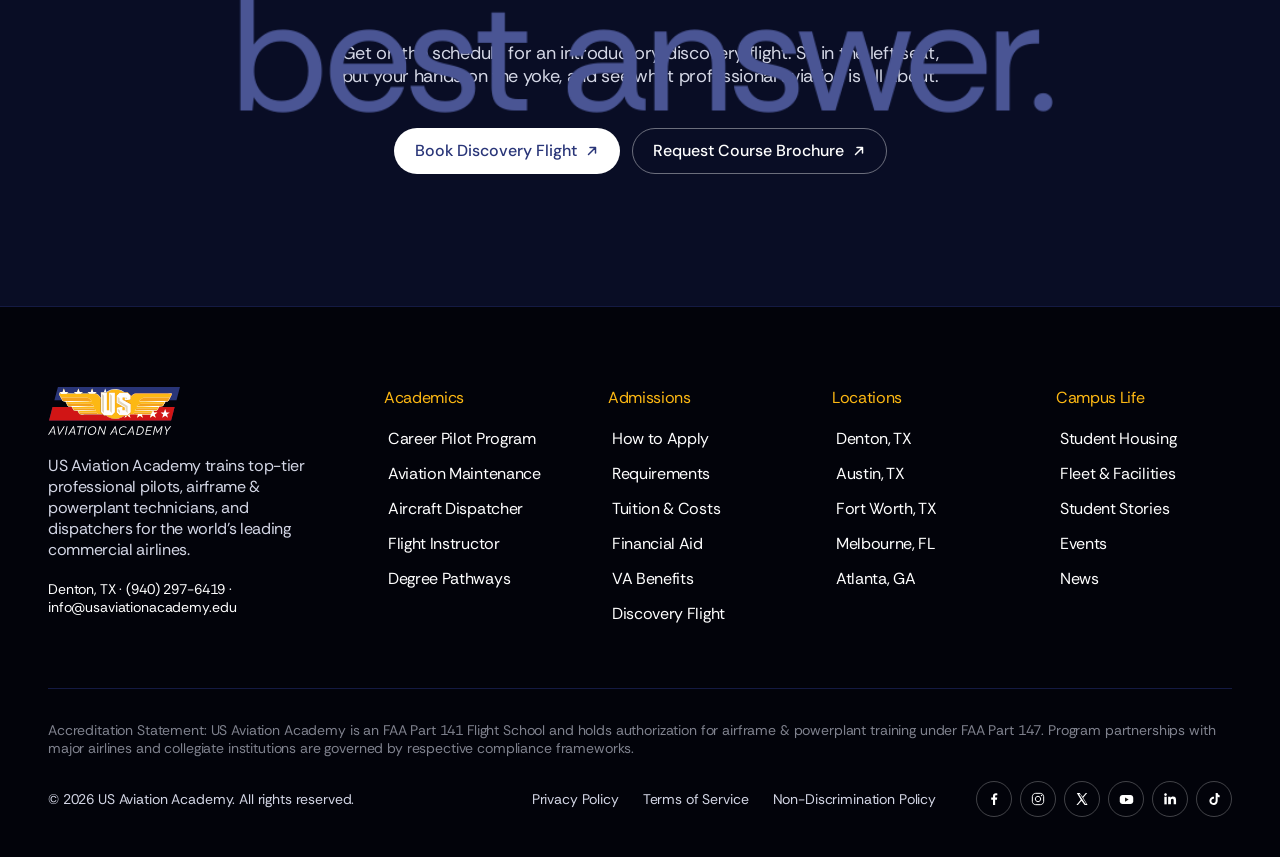
==== commit 0f561df8: "Replace enrolment step and value icons with updated artwork New transparent icons from Figma for the" ====
--- a/index.html
+++ b/index.html
@@ -9,7 +9,7 @@
   <link rel="preconnect" href="https://fonts.gstatic.com" crossorigin>
   <link href="https://fonts.googleapis.com/css2?family=DM+Sans:opsz,wght@9..40,400;9..40,500&family=Rethink+Sans:wght@400;500&display=swap" rel="stylesheet">
   <link href="https://api.fontshare.com/v2/css?f[]=satoshi@400&display=swap" rel="stylesheet">
-  <link rel="stylesheet" href="styles.css?v=12">
+  <link rel="stylesheet" href="styles.css?v=13">
 </head>
 <body>
   <a class="skip-link" href="#main">Skip to content</a>
@@ -245,7 +245,7 @@
           <li class="step-card reveal-up draw-line" style="--d:0ms">
             <span class="step-number">01</span>
             <div class="step-body">
-              <span class="step-illustration"><img src="assets/step-1.png" alt=""></span>
+              <span class="step-illustration"><img src="assets/step-1.png?v=2" alt=""></span>
               <h3 class="h6">Request Info</h3>
               <p>Speak with a dedicated admissions advisor about your airline career goals and pathway criteria.</p>
             </div>
@@ -253,7 +253,7 @@
           <li class="step-card reveal-up draw-line" style="--d:100ms">
             <span class="step-number">02</span>
             <div class="step-body">
-              <span class="step-illustration"><img src="assets/step-2.png" alt=""></span>
+              <span class="step-illustration"><img src="assets/step-2.png?v=2" alt=""></span>
               <h3 class="h6">Visit &amp; Discover</h3>
               <p>Walk our active flight line, sit in our standardized cockpits, and tour the ground school halls.</p>
             </div>
@@ -261,7 +261,7 @@
           <li class="step-card reveal-up draw-line" style="--d:200ms">
             <span class="step-number">03</span>
             <div class="step-body">
-              <span class="step-illustration"><img src="assets/step-3.png" alt=""></span>
+              <span class="step-illustration"><img src="assets/step-3.png?v=2" alt=""></span>
               <h3 class="h6">Apply Online</h3>
               <p>Submit your pilot training registration along with your FAA medical class certificate.</p>
             </div>
@@ -269,7 +269,7 @@
           <li class="step-card reveal-up draw-line" style="--d:300ms">
             <span class="step-number">04</span>
             <div class="step-body">
-              <span class="step-illustration"><img src="assets/step-4.png" alt=""></span>
+              <span class="step-illustration"><img src="assets/step-4.png?v=2" alt=""></span>
               <h3 class="h6">Secure Class Date</h3>
               <p>Finalize financial aid paths and reserve your designated class cohort slot.</p>
             </div>
--- a/styles.css
+++ b/styles.css
@@ -448,7 +448,7 @@
 .step-number { font-size: 104px; line-height: 104px; letter-spacing: -0.05em; color: var(--text-muted); transition: color var(--hover-soft); }
 .step-body { display: flex; flex-direction: column; gap: 12px; }
 .step-illustration { display: block; width: 96px; height: 96px; margin-bottom: 12px; }
-.step-illustration img { width: 96px; height: 96px; object-fit: cover; mix-blend-mode: darken; transition: transform var(--hover-soft); }
+.step-illustration img { width: 96px; height: 96px; object-fit: cover; transition: transform var(--hover-soft); }
 .step-body p { font-size: 16px; line-height: 21px; color: var(--text-2); }
 
 /* Airline DNA ------------------------------------------------------------ */
@@ -781,7 +781,7 @@
 .value-card .index { font-size: 14px; line-height: 18px; letter-spacing: -0.01em; color: var(--text-2); }
 .value-body { display: flex; flex-direction: column; gap: 16px; }
 .value-illustration { display: block; width: 96px; height: 96px; }
-.value-illustration img { width: 96px; height: 96px; object-fit: cover; mix-blend-mode: darken; transition: transform var(--hover-soft); }
+.value-illustration img { width: 96px; height: 96px; object-fit: cover; transition: transform var(--hover-soft); }
 .value-body h3 { font-weight: 400; font-size: 36px; line-height: 40px; letter-spacing: -0.04em; color: var(--text); }
 .value-body p { font-size: 18px; line-height: 23px; color: var(--text-2); }
 
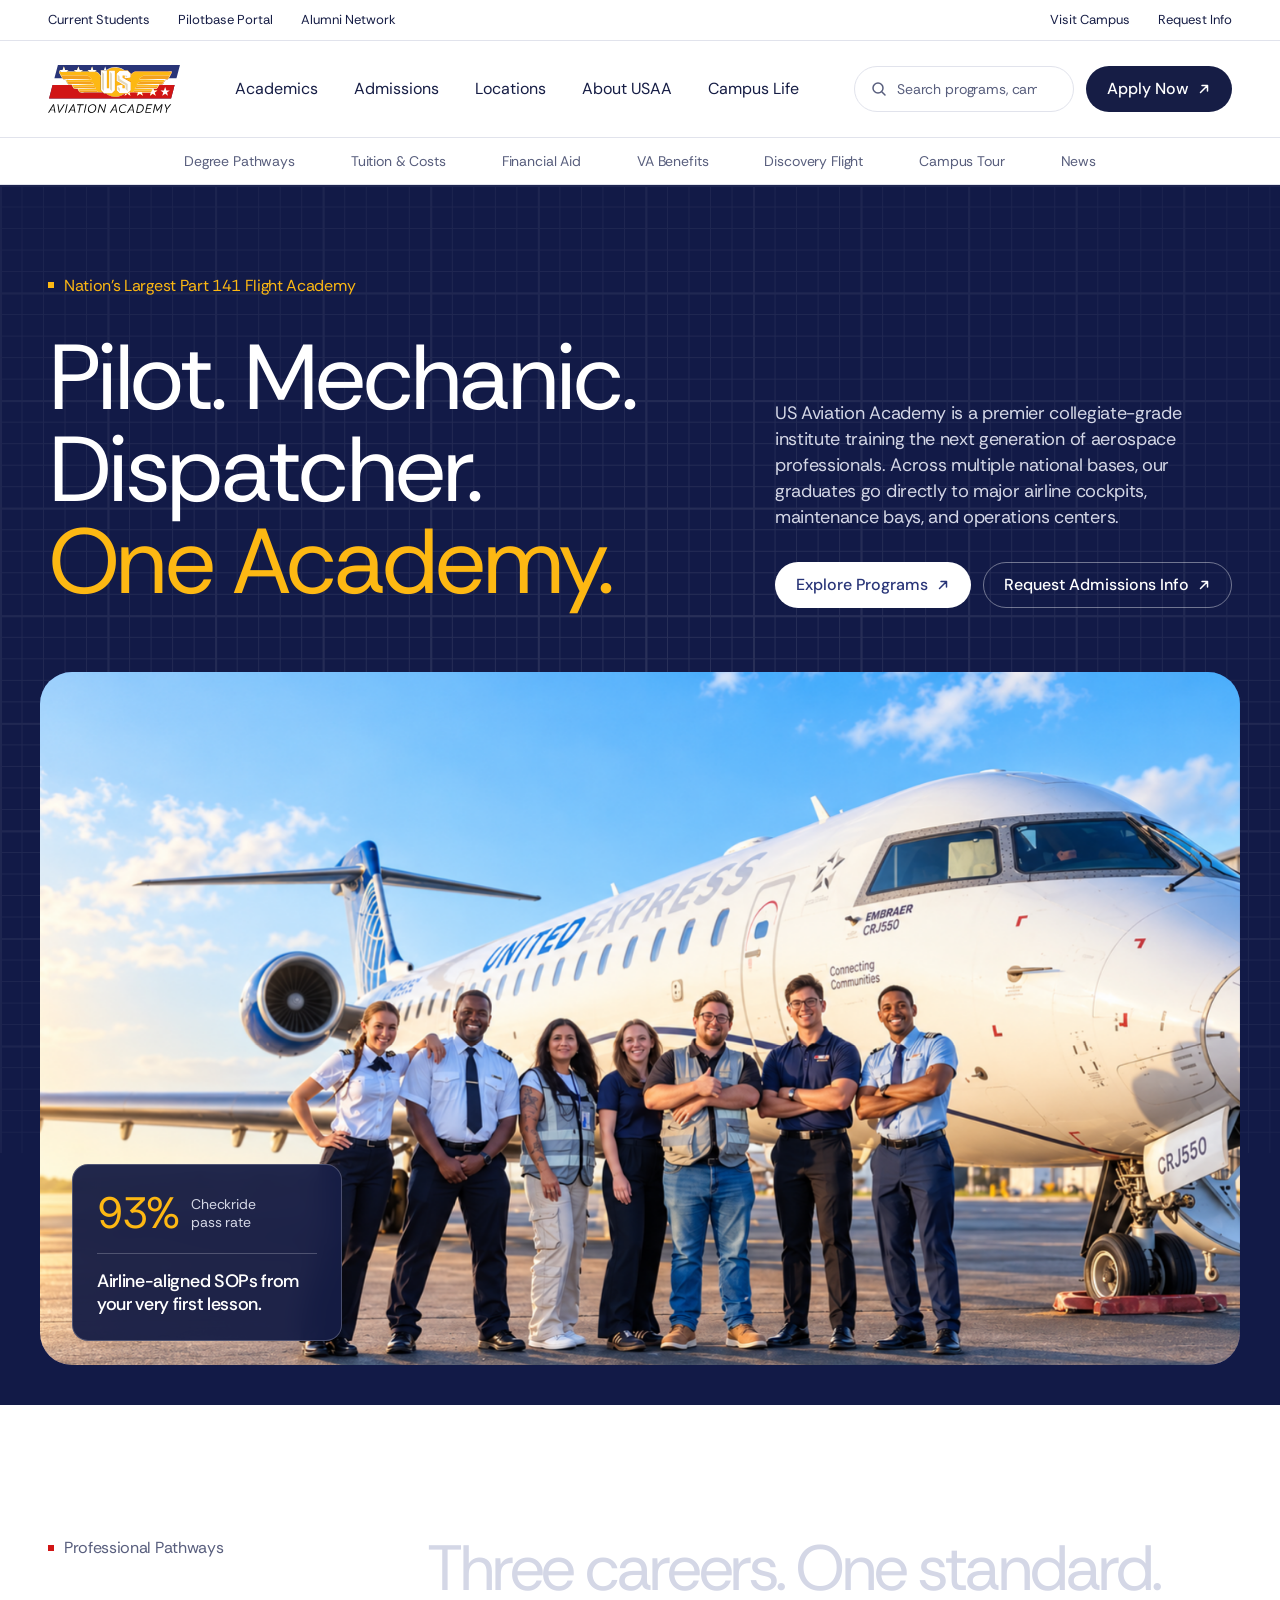
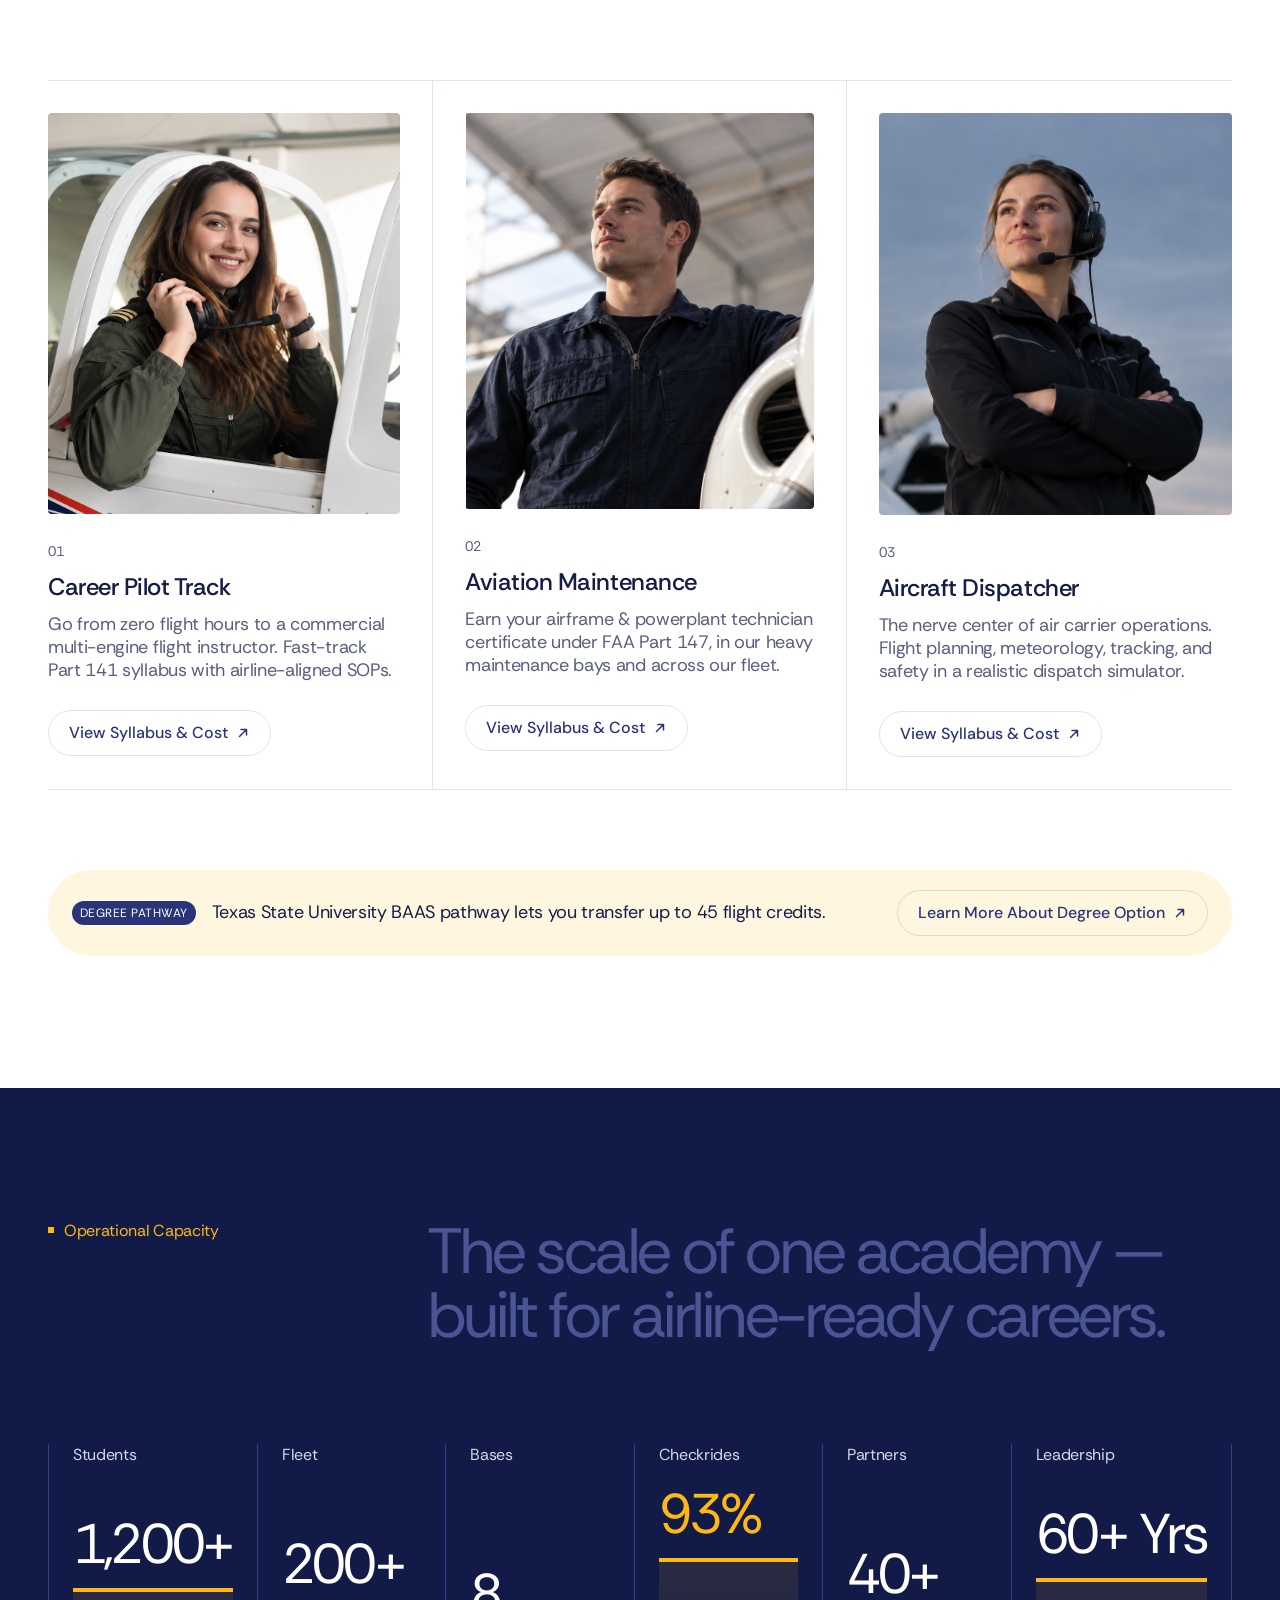
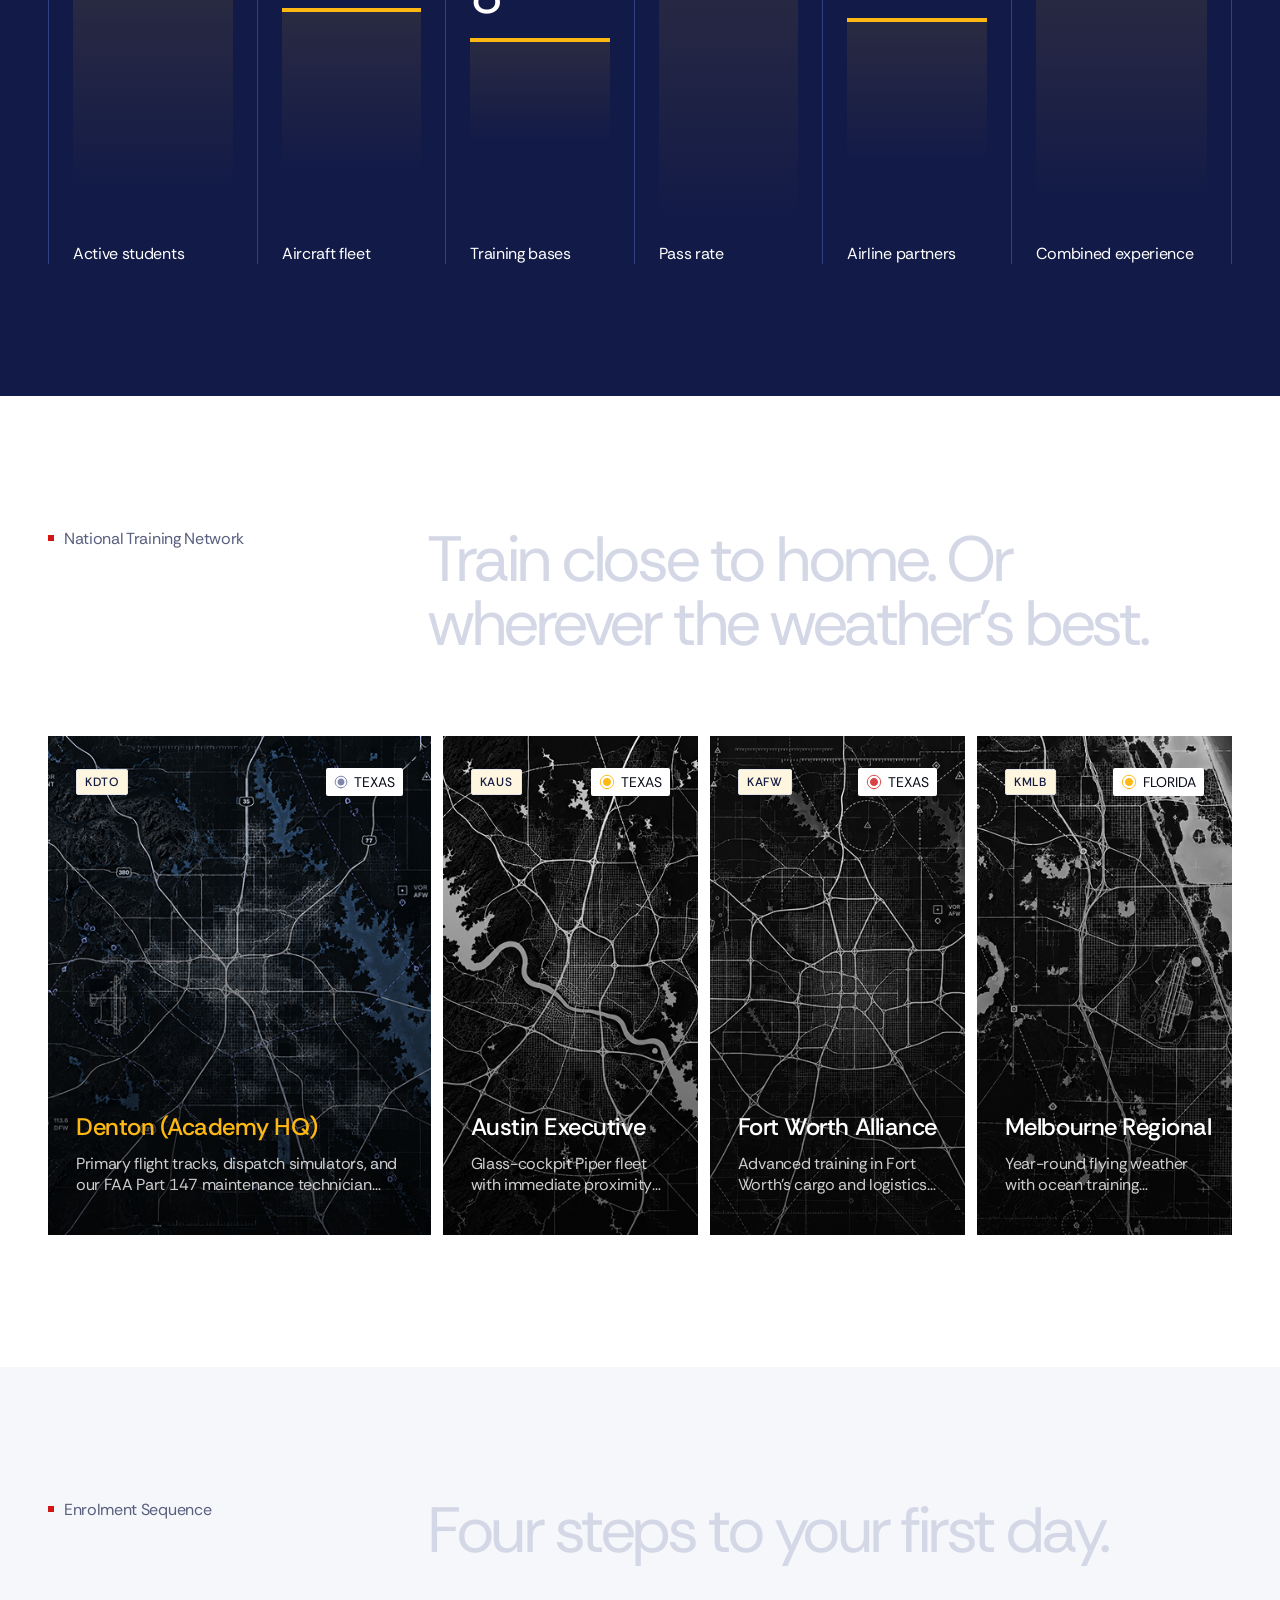
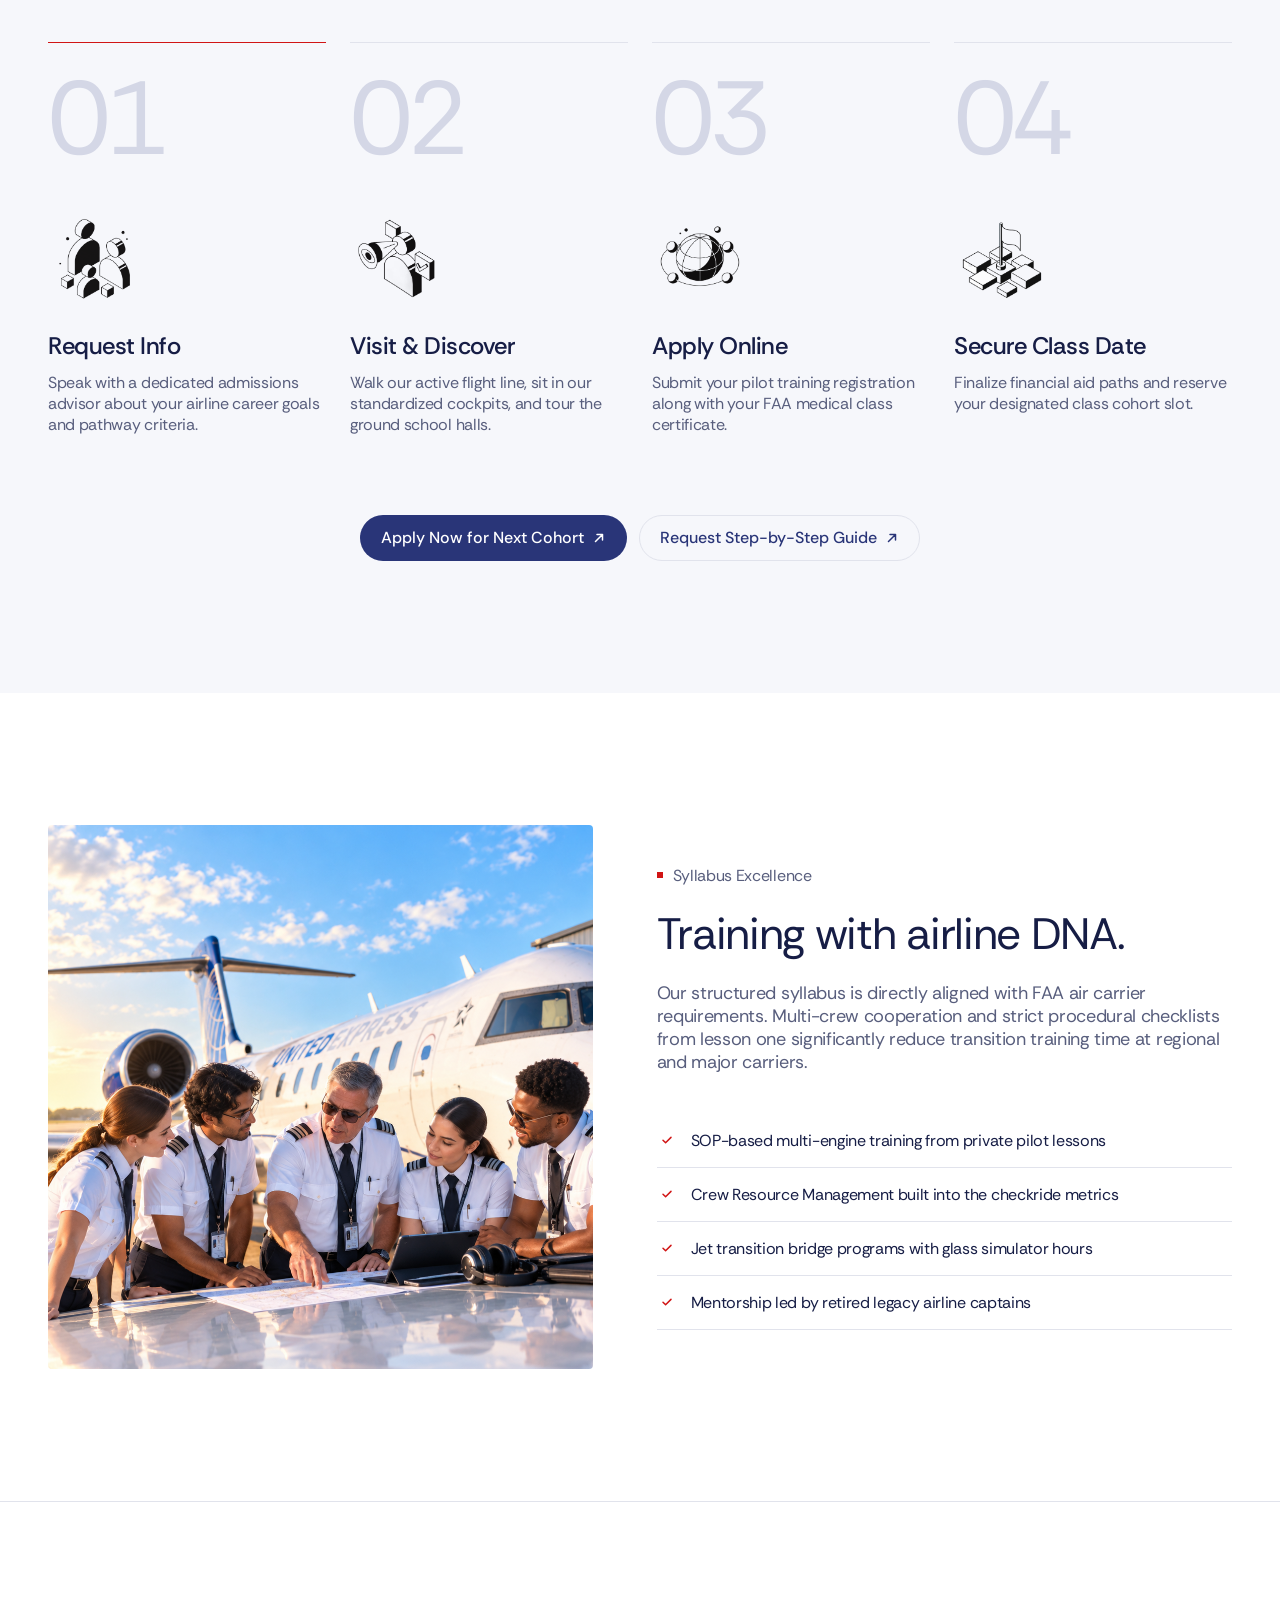
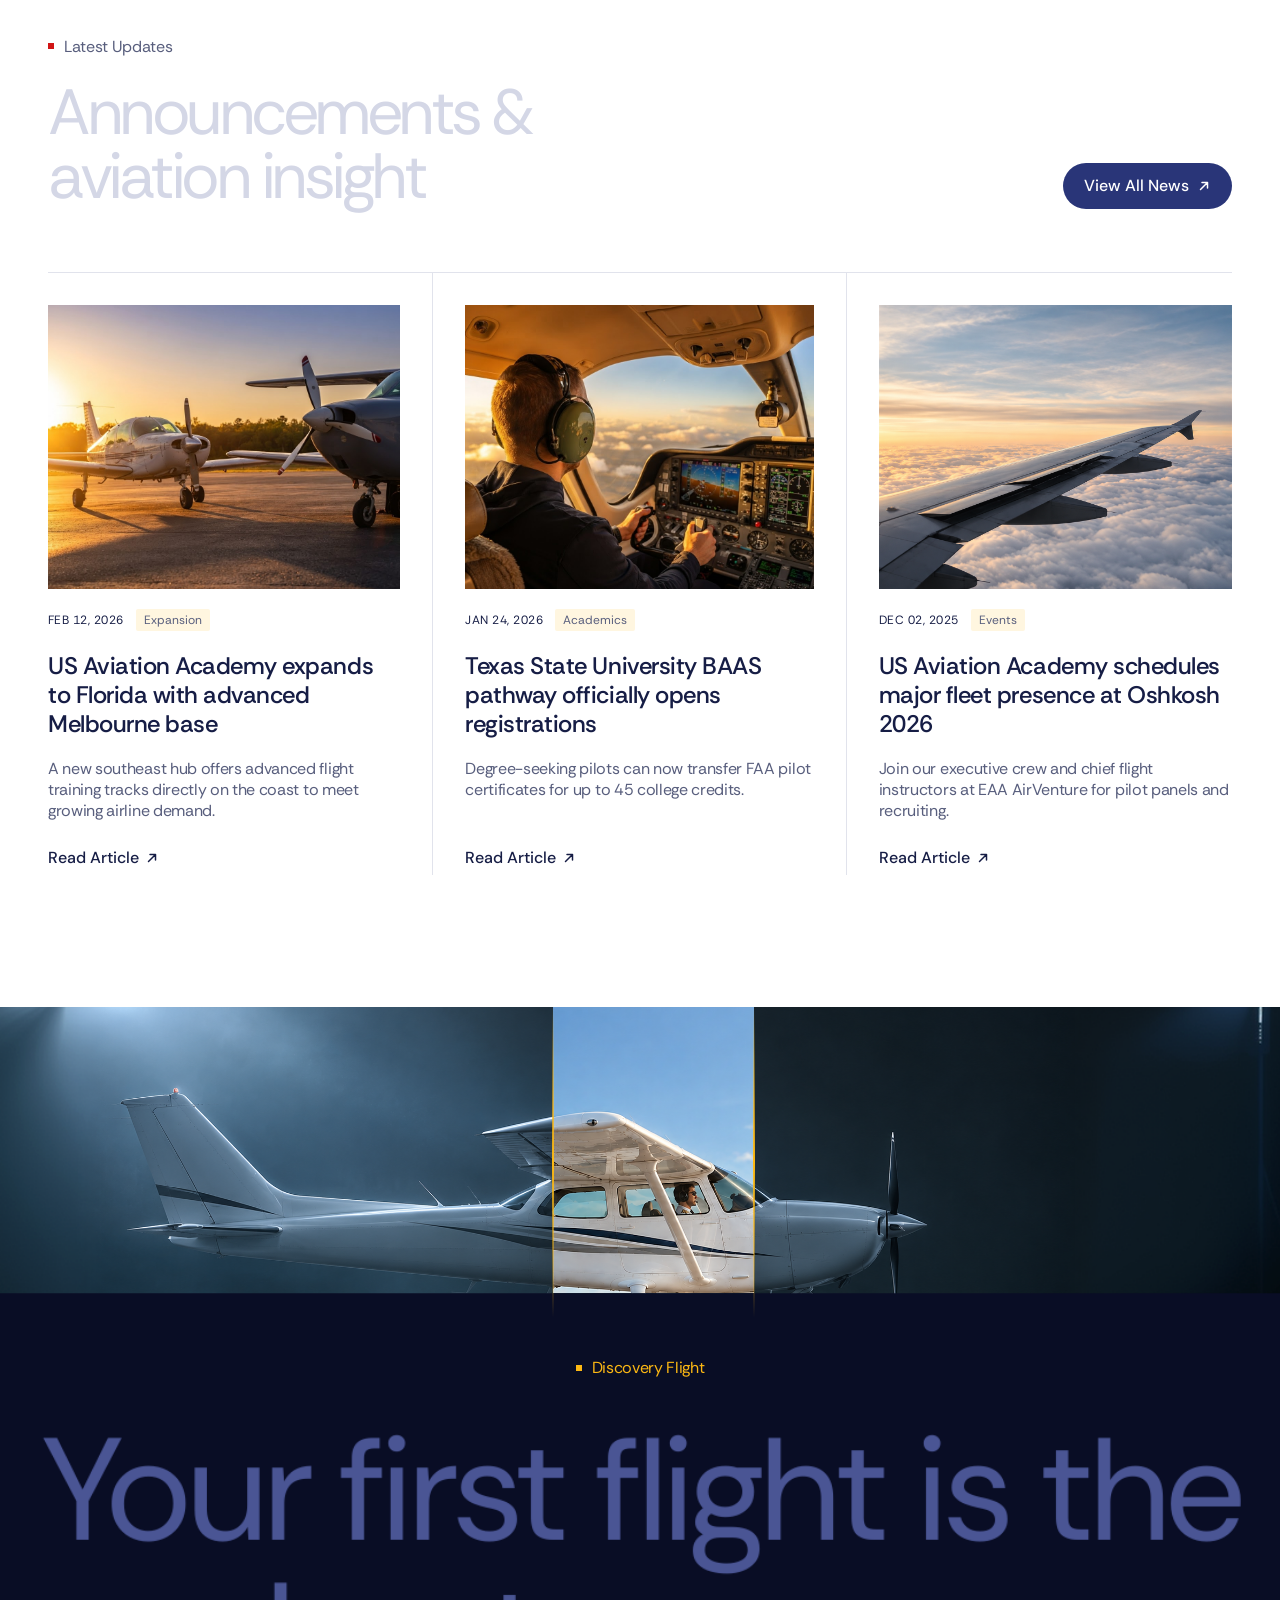
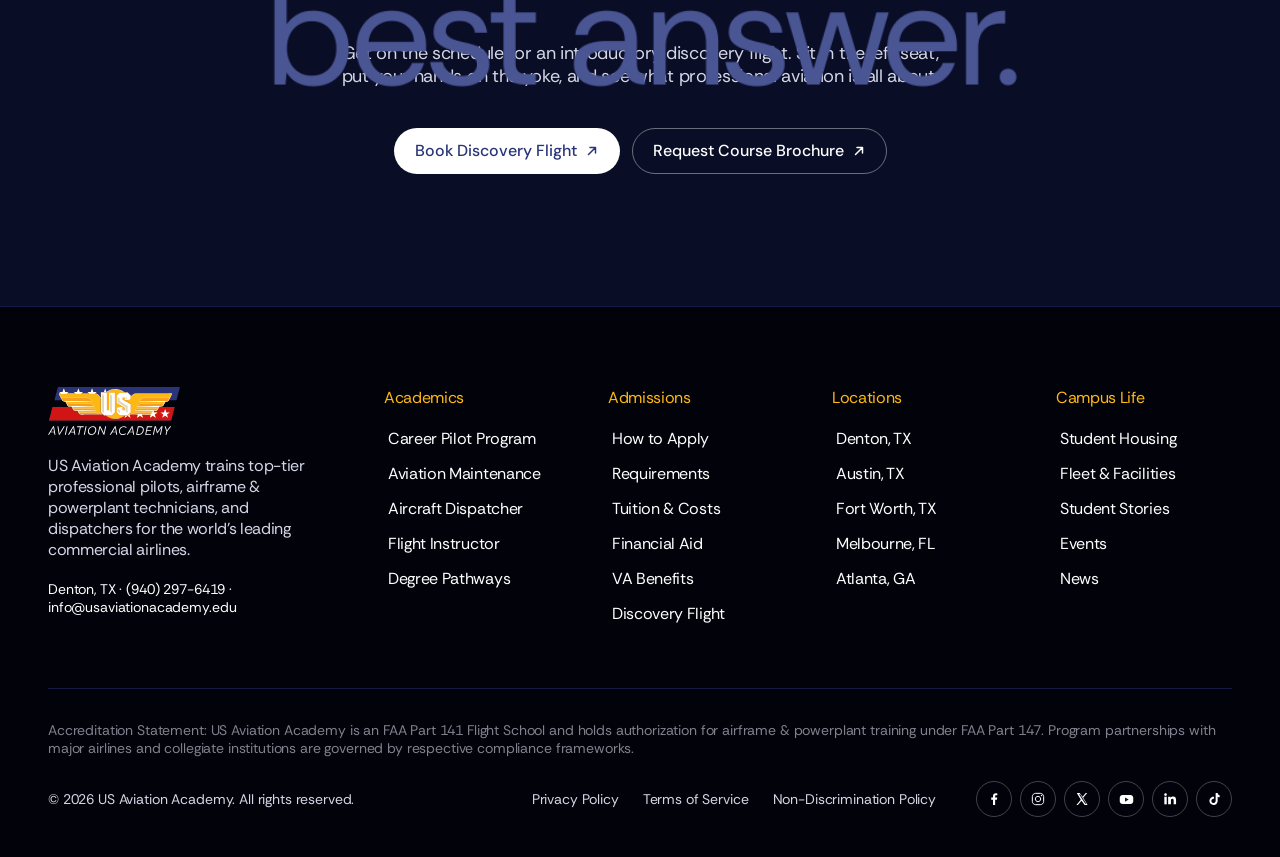
==== commit 7950d213: "Apply latest Figma tweaks across the three pages Home: keep a single hero photo (the warm-graded one" ====
--- a/index.html
+++ b/index.html
@@ -9,7 +9,7 @@
   <link rel="preconnect" href="https://fonts.gstatic.com" crossorigin>
   <link href="https://fonts.googleapis.com/css2?family=DM+Sans:opsz,wght@9..40,400;9..40,500&family=Rethink+Sans:wght@400;500&display=swap" rel="stylesheet">
   <link href="https://api.fontshare.com/v2/css?f[]=satoshi@400&display=swap" rel="stylesheet">
-  <link rel="stylesheet" href="styles.css?v=13">
+  <link rel="stylesheet" href="styles.css?v=15">
 </head>
 <body>
   <a class="skip-link" href="#main">Skip to content</a>
@@ -118,8 +118,7 @@
       </div>
       <div class="banner-wrap">
         <figure class="hero-banner">
-          <img class="banner-photo" src="assets/hero-banner.png" alt="US Aviation Academy pilots, technicians and dispatchers in front of a regional jet">
-          <img class="banner-overlay" src="assets/hero-overlay.png" alt="" aria-hidden="true">
+          <img class="banner-photo" src="assets/hero-overlay.png" alt="US Aviation Academy pilots, technicians and dispatchers in front of a regional jet">
           <div class="glass-card">
             <div class="stat-row">
               <span class="stat-value" data-count="93" data-suffix="%">93%</span>
--- a/styles.css
+++ b/styles.css
@@ -293,16 +293,16 @@
 }
 .hero-banner img { position: absolute; inset: 0; width: 100%; height: 100%; object-fit: cover; pointer-events: none; }
 /* Image: scale 1.2 → 1 on load; then drifts at 90% scroll speed */
-.banner-photo {
+.hero-banner .banner-photo { /* beats `.hero-banner img` so the parallax overscan applies */
   top: -6%; height: 112%;
   translate: 0 var(--parallax, 0px);
   scale: 1.2; transition: scale 1200ms var(--ease-image);
   will-change: transform;
 }
-.is-loaded .banner-photo { scale: 1; }
+.is-loaded .hero-banner .banner-photo { scale: 1; }
 
 .glass-card {
-  position: absolute; left: 24px; bottom: 24px;
+  position: absolute; left: 32px; bottom: 24px;
   display: flex; flex-direction: column; gap: 16px; padding: 24px;
   background: rgba(22, 29, 69, 0.95); border: 1px solid rgba(225, 227, 236, 0.25); border-radius: 16px;
   -webkit-backdrop-filter: blur(12px); backdrop-filter: blur(12px);
@@ -600,10 +600,10 @@
 .phase-photo { position: absolute; inset: 0; width: 100%; height: 100%; object-fit: cover; transition: transform 900ms var(--ease-appear), scale 1200ms var(--ease-image); will-change: transform; }
 .phase-card::before { /* top shade: black 50% → clear at half height */
   content: ""; position: absolute; inset: 0; z-index: 1; pointer-events: none;
-  background: linear-gradient(180deg, rgba(0, 0, 0, 0.5) 0%, rgba(0, 0, 0, 0) 50%);
+  background: linear-gradient(180deg, rgba(0, 0, 0, 0.8) 0%, rgba(0, 0, 0, 0) 50%);
 }
 .phase-glow { /* blurred 20% black ellipse behind the header row (Figma Ellipse 4/5) */
-  position: absolute; z-index: 1; top: -190px; left: -190px; width: calc(100% + 380px); height: 658px; max-width: none; pointer-events: none;
+  position: absolute; z-index: 1; top: -230px; left: -190px; width: calc(100% + 380px); height: 658px; max-width: none; pointer-events: none;
 }
 .phase-top { position: absolute; z-index: 2; top: 0; left: 0; right: 0; display: flex; align-items: center; gap: 20px; padding: 12px 24px 0; }
 .phase-top::after { content: ""; position: absolute; left: 24px; right: 24px; bottom: 0; height: 1px; background: var(--white); }
@@ -613,7 +613,7 @@
 .phase-bottom {
   position: absolute; z-index: 2; left: 0; right: 0; bottom: 0; display: flex; flex-direction: column; gap: 12px;
   padding: 56px 24px 24px;
-  background: linear-gradient(180deg, rgba(0, 0, 0, 0), rgba(0, 0, 0, 0.7));
+  background: linear-gradient(180deg, rgba(0, 0, 0, 0), rgba(0, 0, 0, 0.9));
   -webkit-backdrop-filter: blur(5px); backdrop-filter: blur(5px);
   -webkit-mask-image: linear-gradient(180deg, transparent 0, #000 56px); mask-image: linear-gradient(180deg, transparent 0, #000 56px);
   /* At rest the panel sits lower by the hidden lines' height (--extra, set in main.js),
@@ -701,7 +701,7 @@
 .about-title-row { position: relative; }
 .page-hero h1 { color: var(--white); }
 .page-hero h1 .accent { color: var(--secondary); }
-.about-lead { position: absolute; right: 0; top: 104px; width: 360px; font-size: 18px; line-height: 26px; color: var(--text-muted); }
+.about-lead { position: absolute; right: 0; top: 57px; /* centred on the first two headline lines */ width: 360px; font-size: 18px; line-height: 26px; color: var(--text-muted); }
 .about-banner { height: 640px; border-radius: 32px; overflow: hidden; }
 .about-banner img { width: 100%; height: 100%; object-fit: cover; scale: 1.2; transition: scale 1200ms var(--ease-image); }
 .is-loaded .about-banner img { scale: 1; }
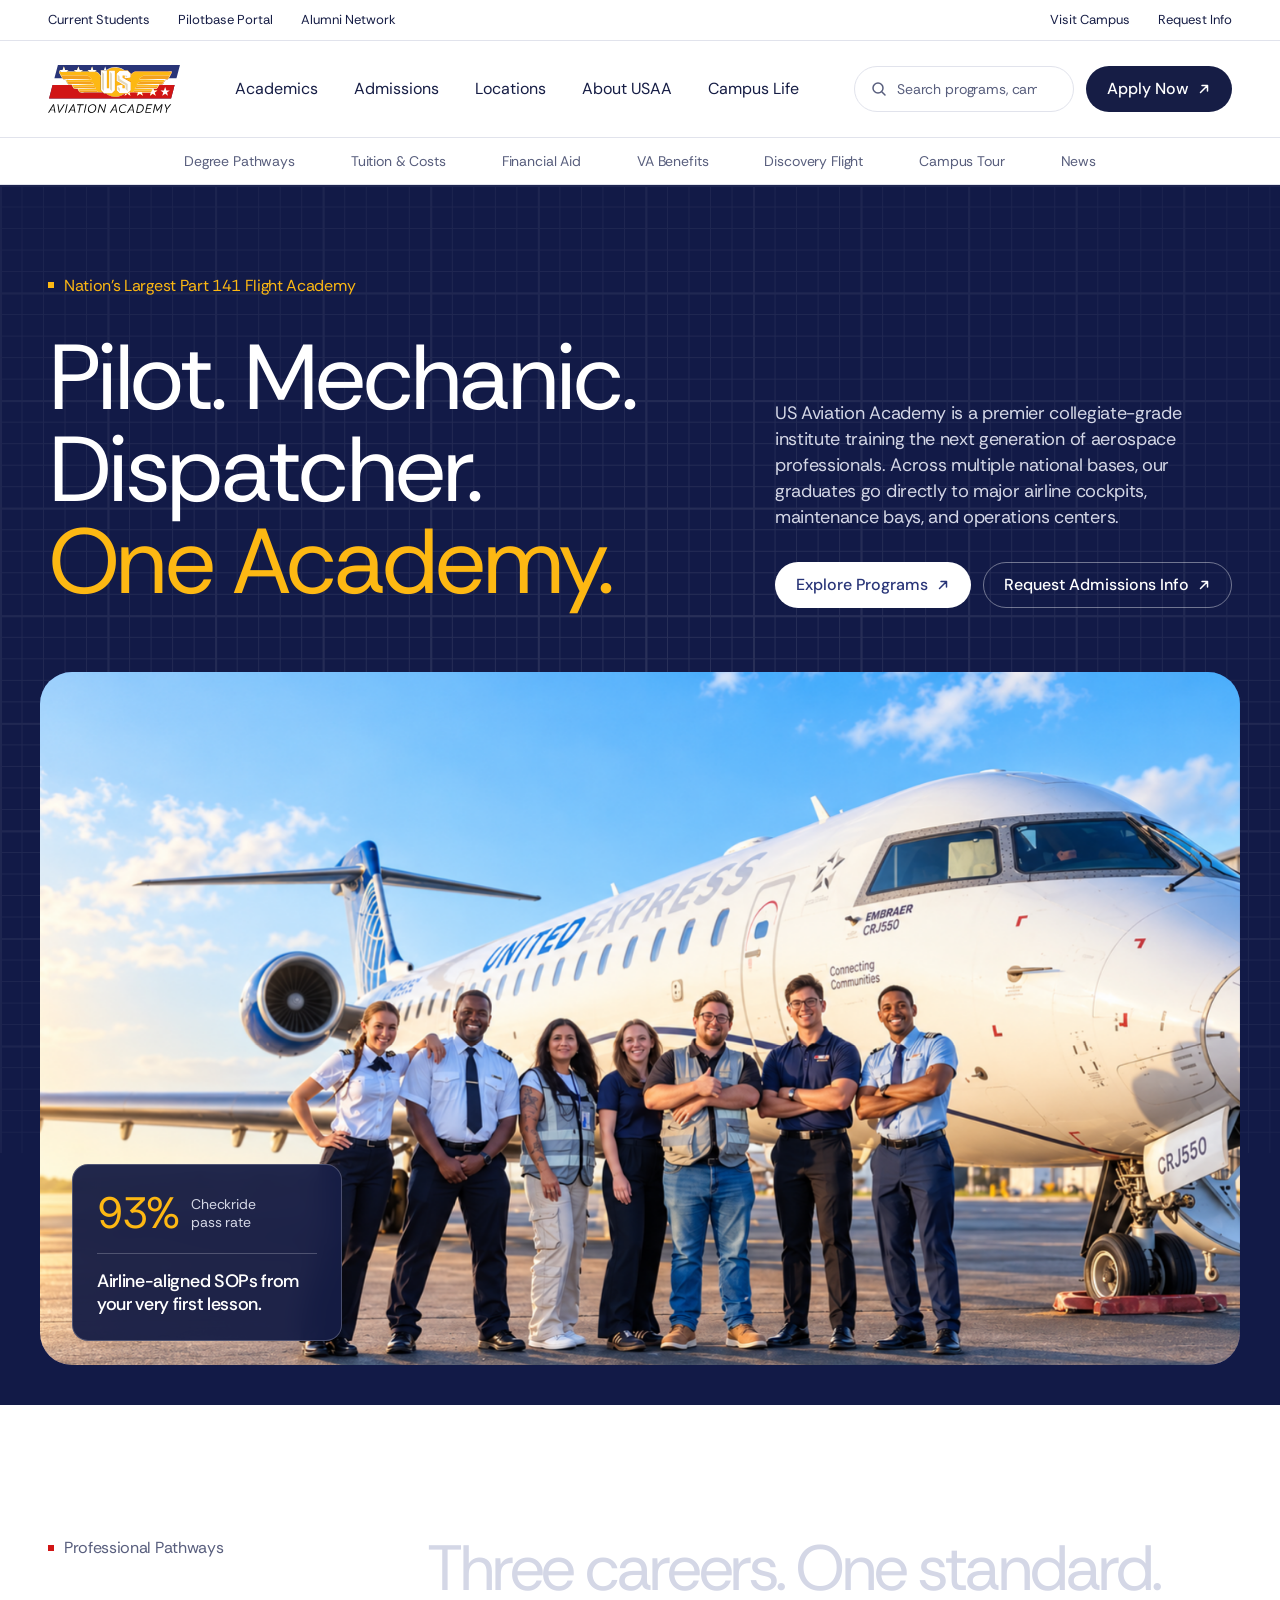
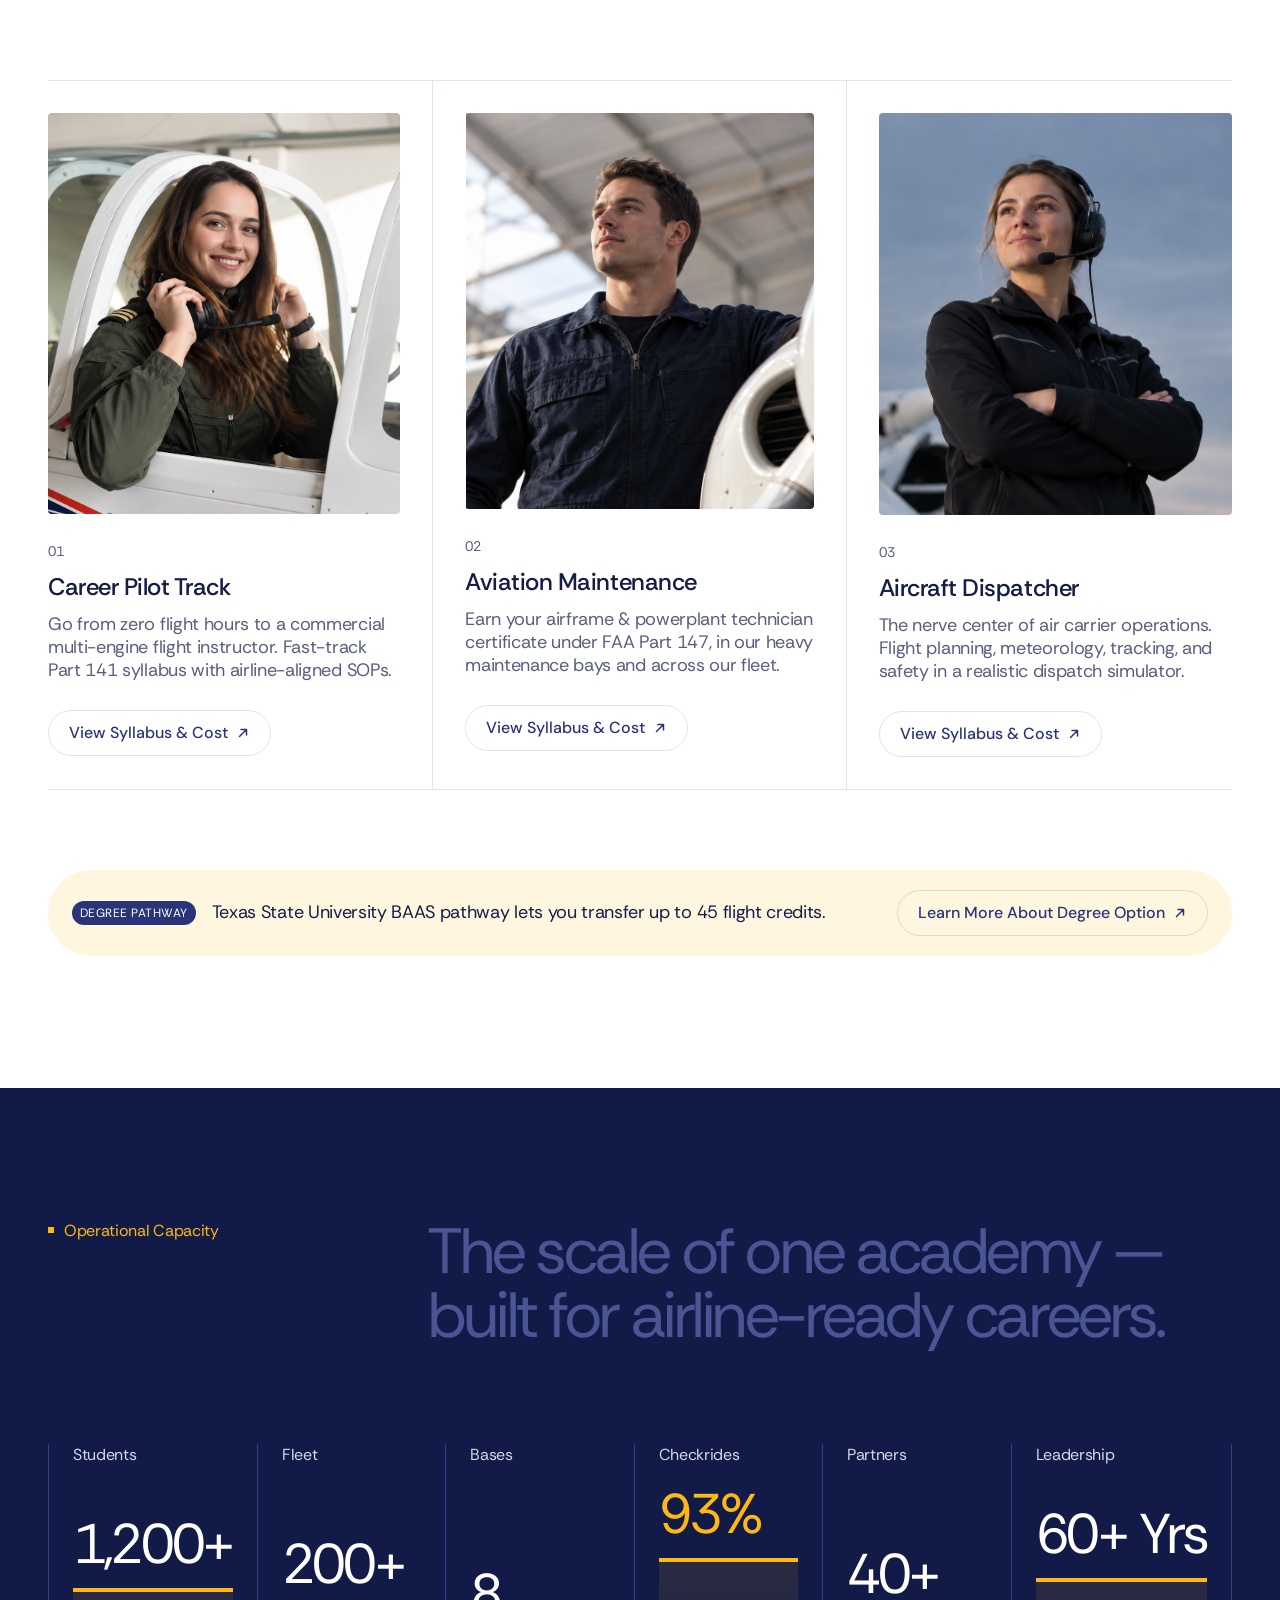
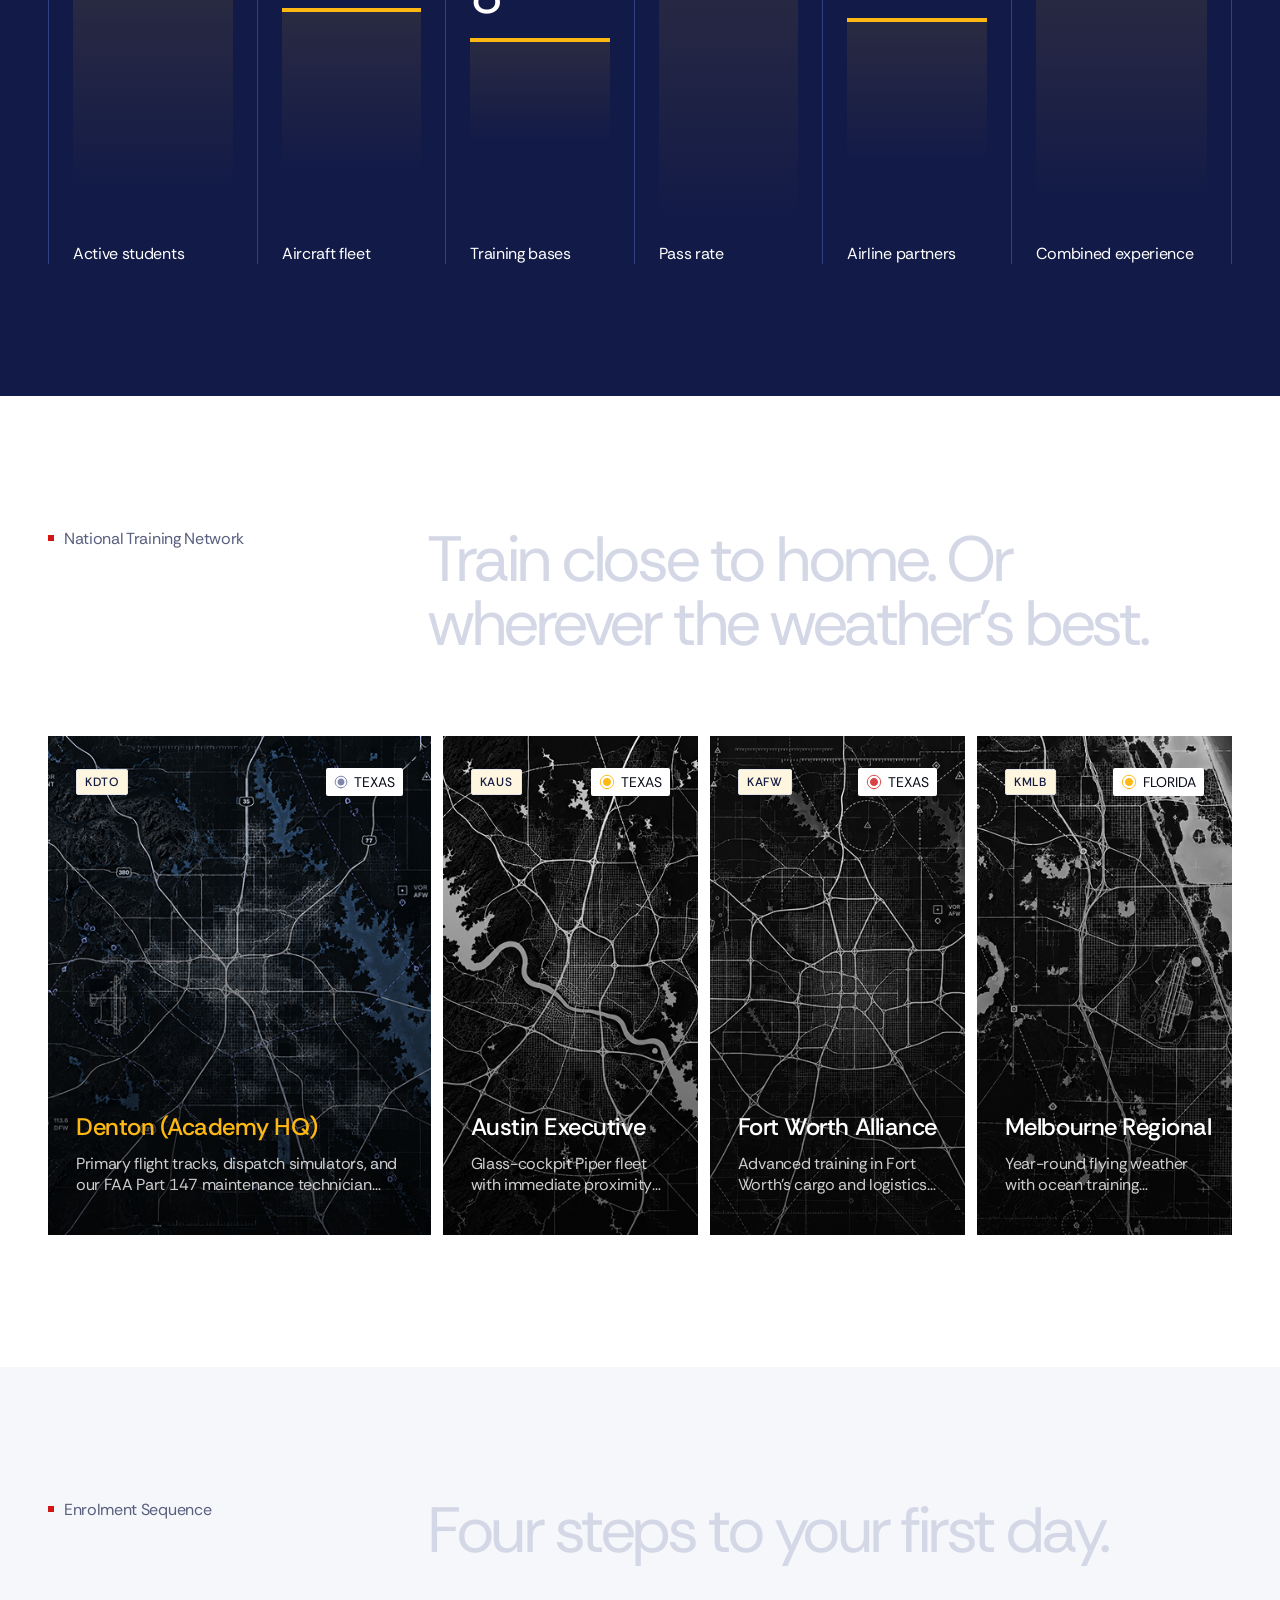
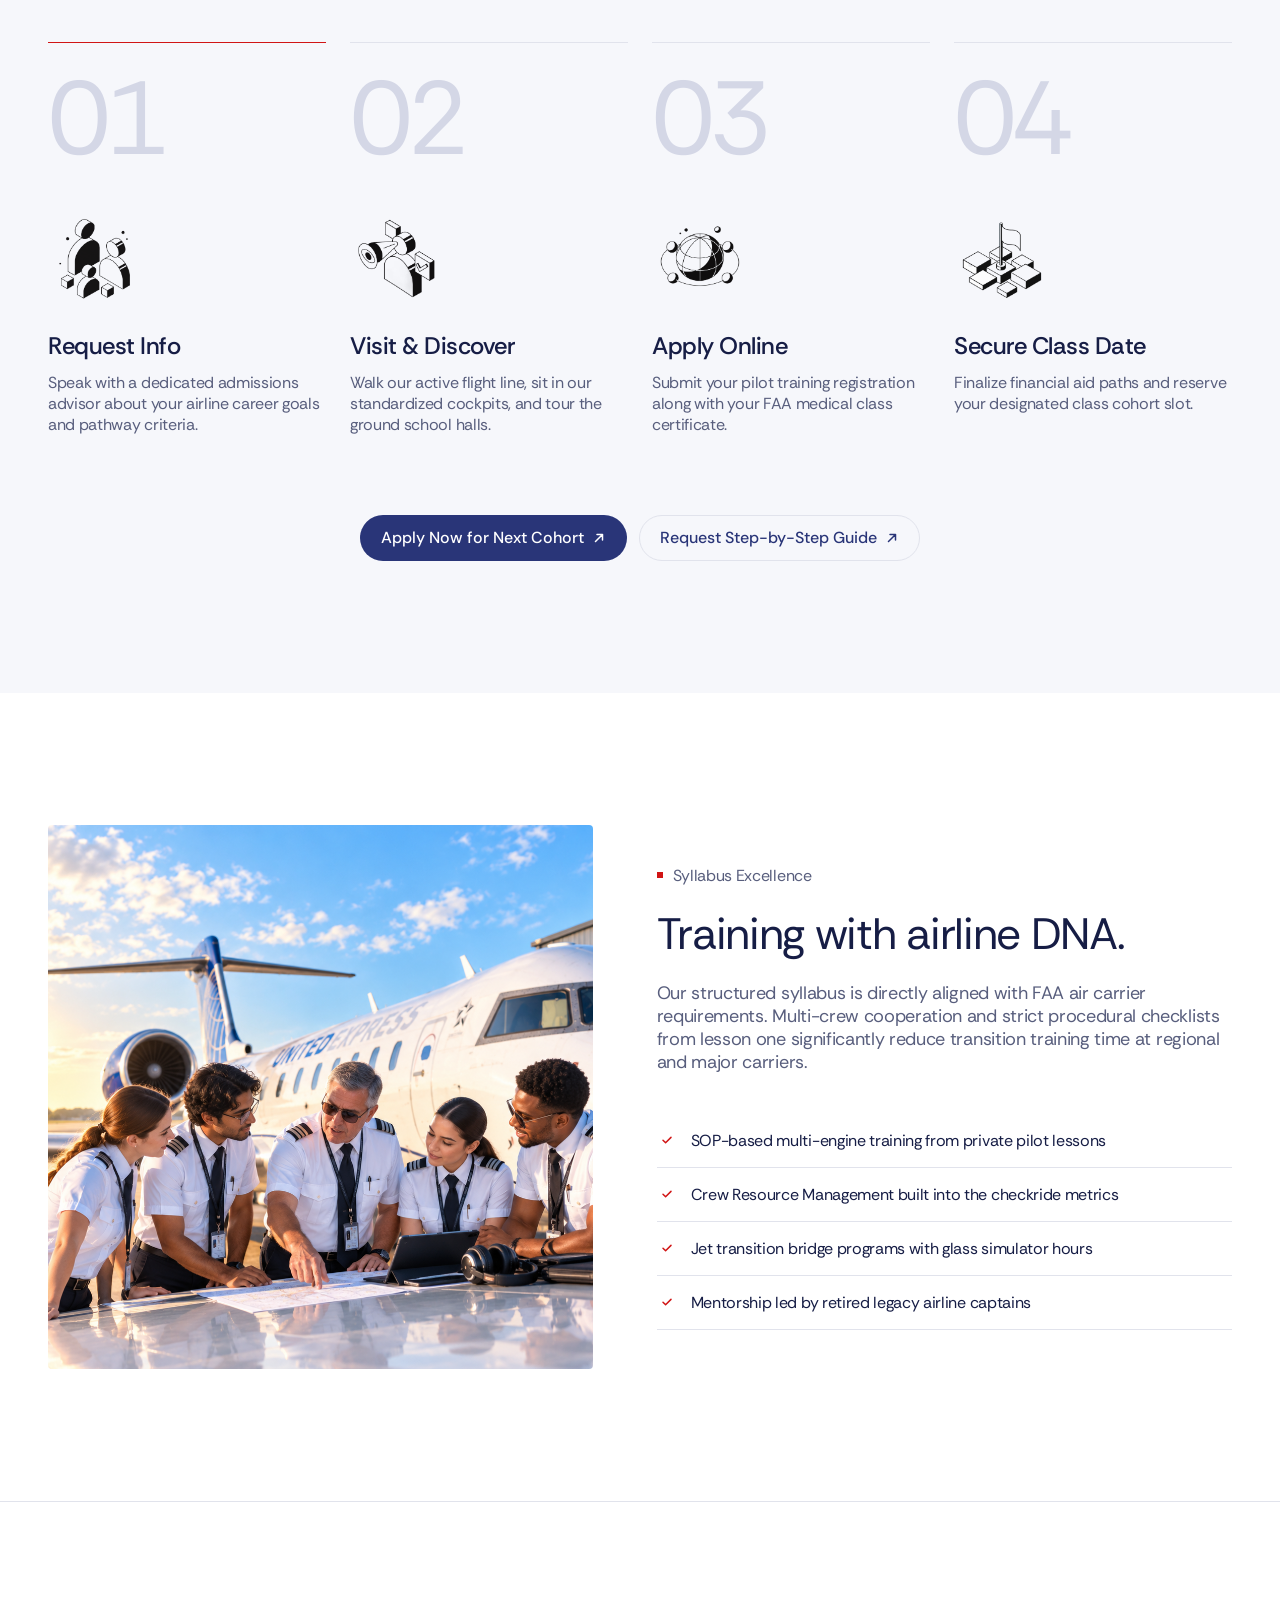
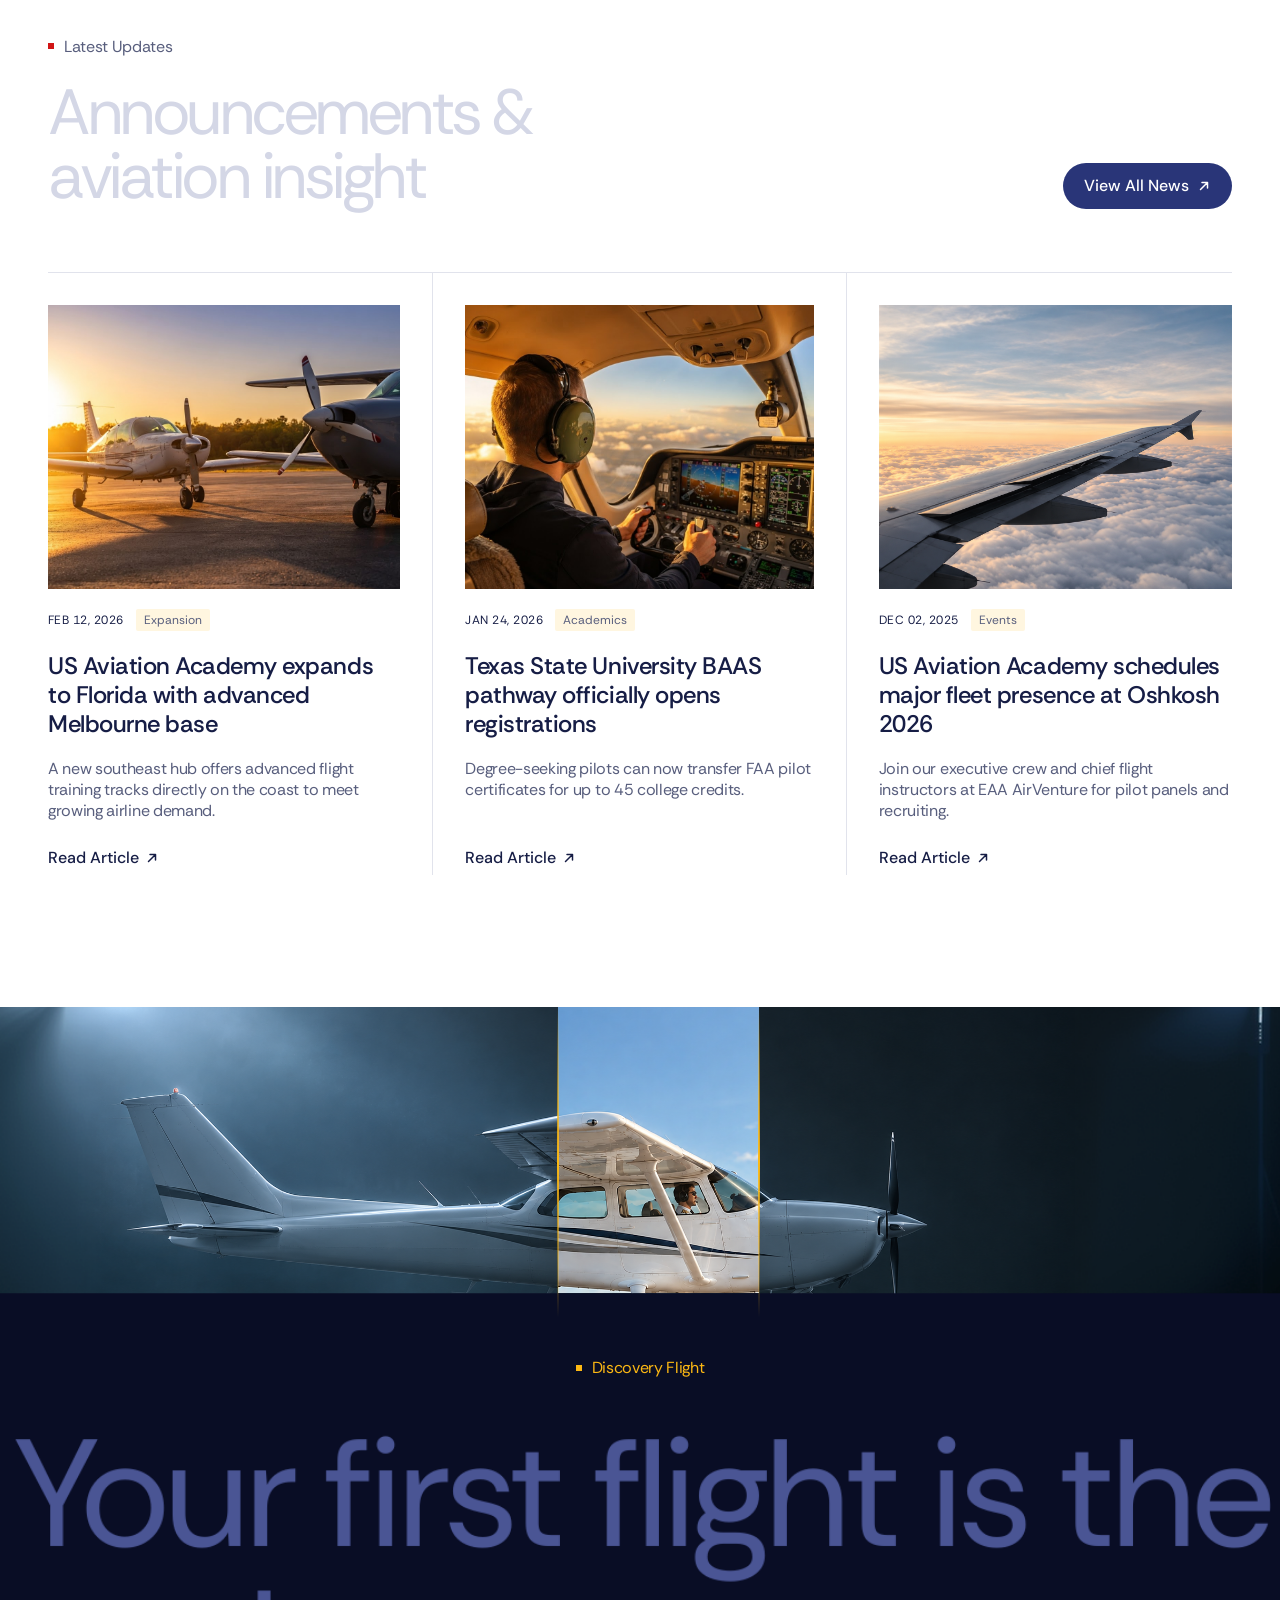
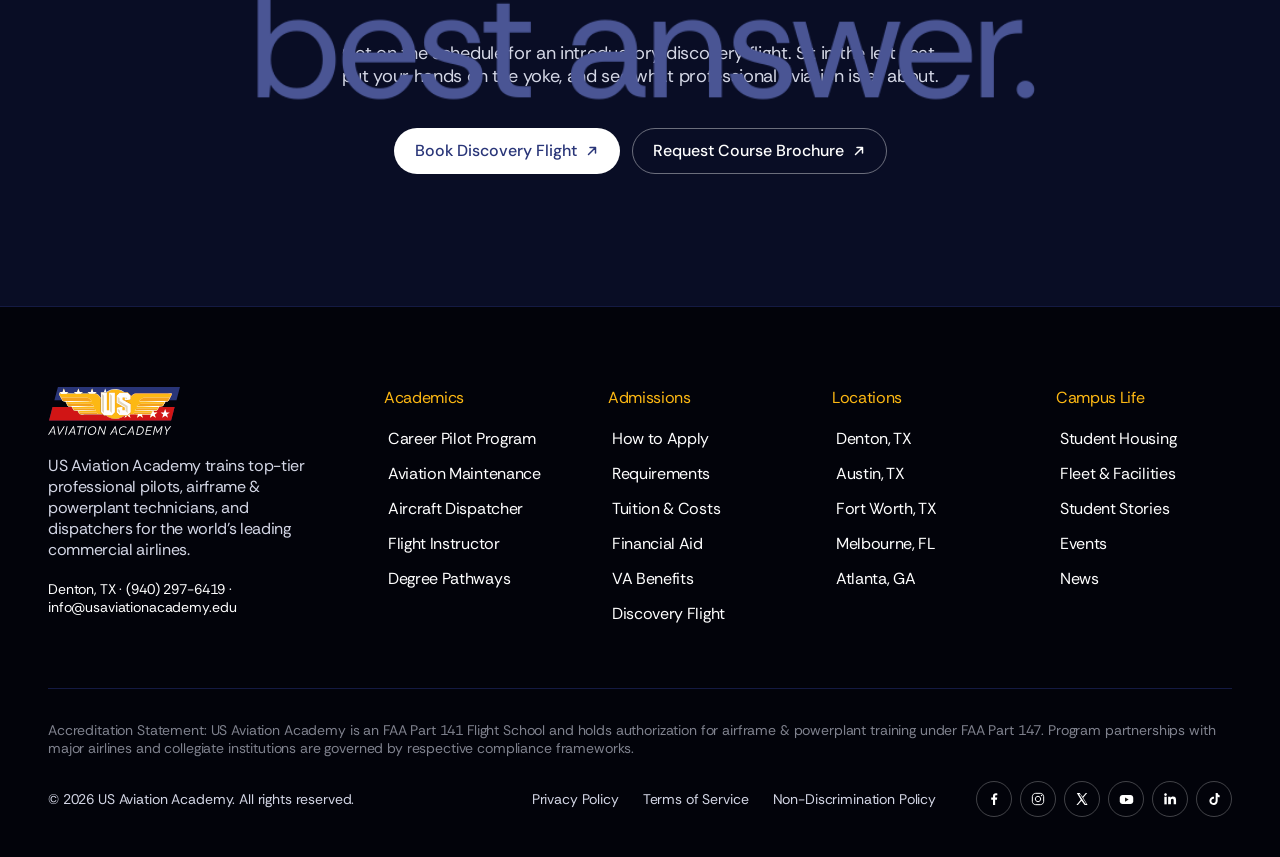
==== commit 45b0e0fd: "Set accreditation card radius to 2px to match Figma Co-Authored-By: Claude Opus 5.5 <noreply@anthrop" ====
--- a/index.html
+++ b/index.html
@@ -9,7 +9,7 @@
   <link rel="preconnect" href="https://fonts.gstatic.com" crossorigin>
   <link href="https://fonts.googleapis.com/css2?family=DM+Sans:opsz,wght@9..40,400;9..40,500&family=Rethink+Sans:wght@400;500&display=swap" rel="stylesheet">
   <link href="https://api.fontshare.com/v2/css?f[]=satoshi@400&display=swap" rel="stylesheet">
-  <link rel="stylesheet" href="styles.css?v=15">
+  <link rel="stylesheet" href="styles.css?v=16">
 </head>
 <body>
   <a class="skip-link" href="#main">Skip to content</a>
--- a/styles.css
+++ b/styles.css
@@ -741,7 +741,7 @@
 /* Accreditation: expanding image cards (450 active / 286 rest) */
 .accred-grid { display: flex; gap: 12px; height: 450px; }
 .accred-card {
-  position: relative; flex: 286 1 0; min-width: 0; overflow: hidden; border-radius: 8px; background: #000; outline-offset: 4px;
+  position: relative; flex: 286 1 0; min-width: 0; overflow: hidden; border-radius: 2px; background: #000; outline-offset: 4px;
   transition: flex-grow var(--card-reveal),
     opacity 1200ms var(--ease-appear) calc(200ms + var(--d, 0ms)), transform 1200ms var(--ease-appear) calc(200ms + var(--d, 0ms));
 }
